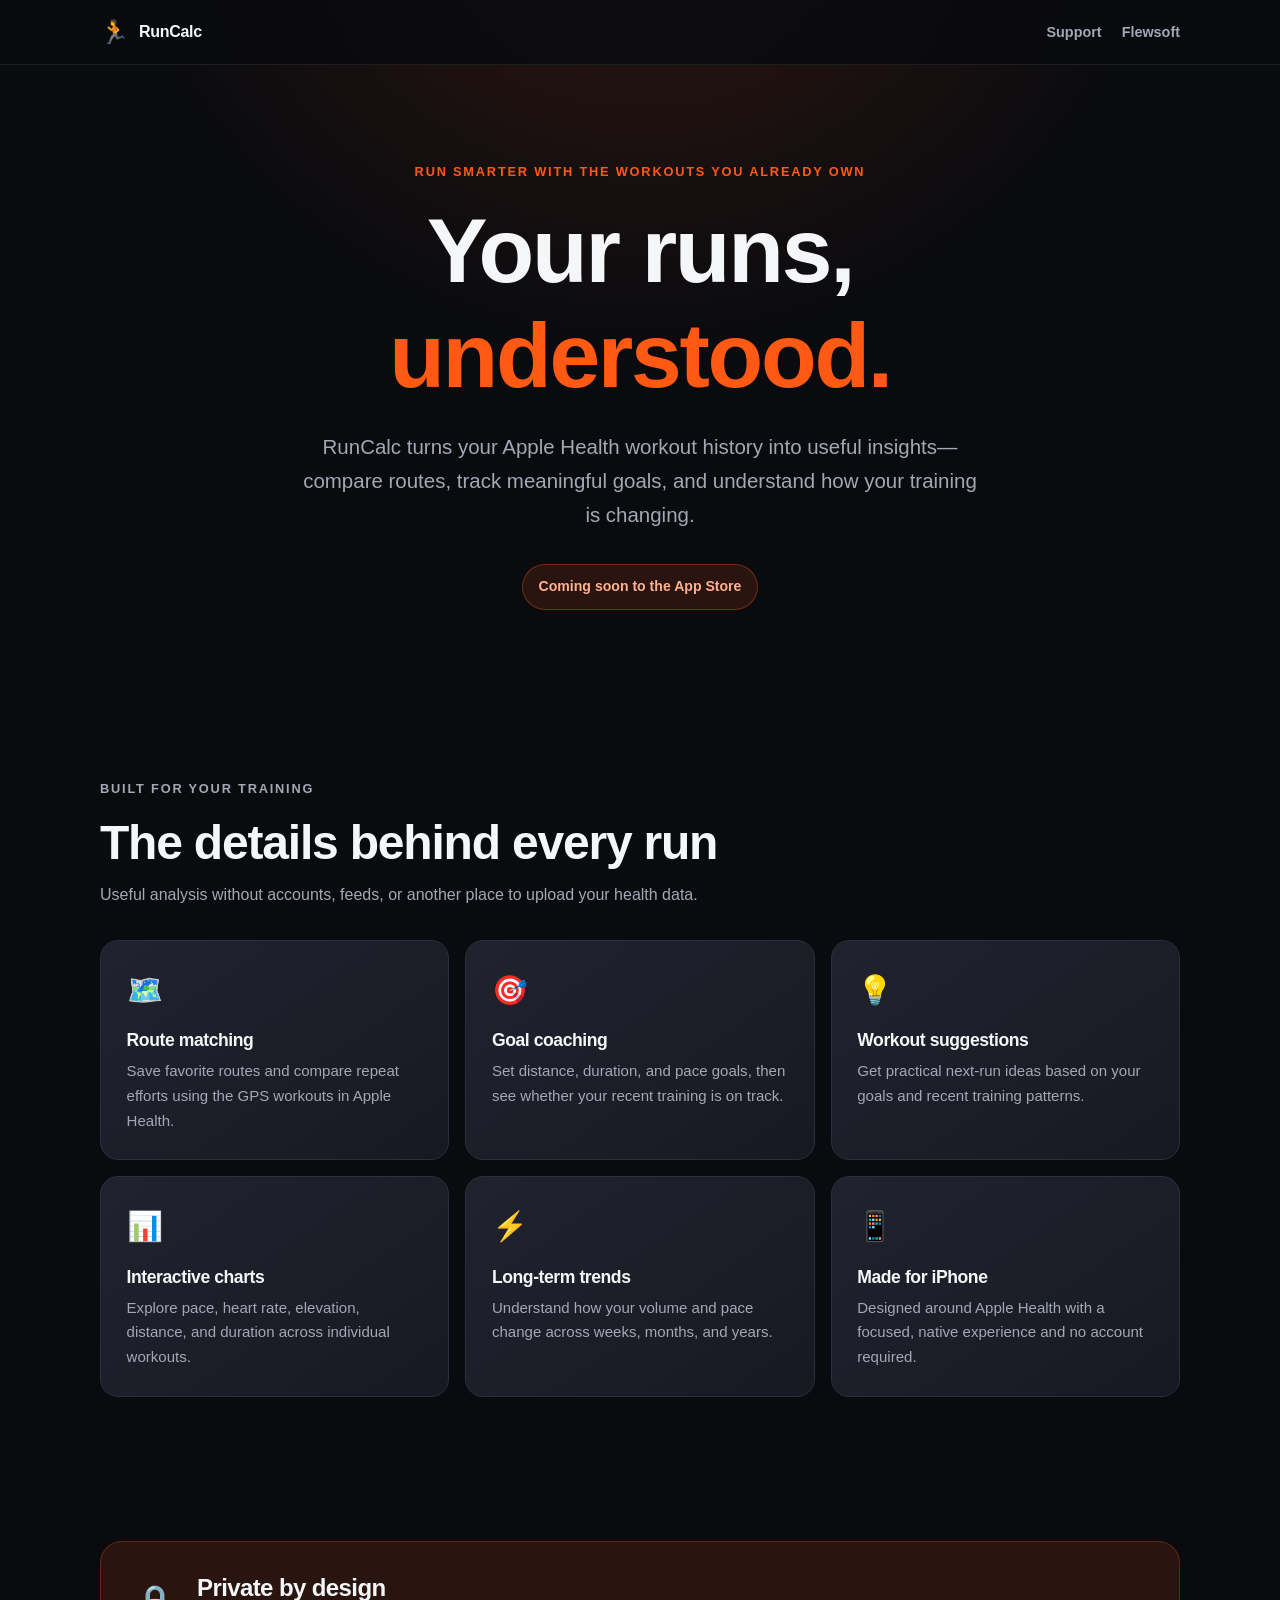
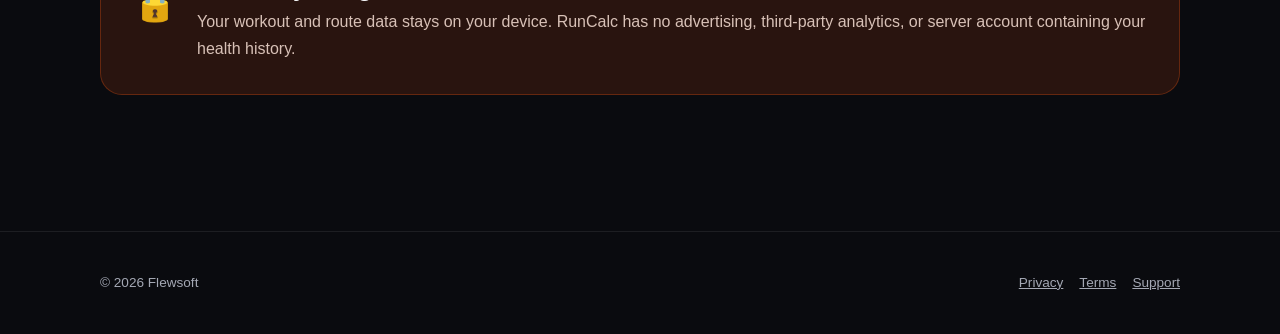
==== runcalc/index.html @ ecc03551 "feat: add RunCalc site and legal pages" ====
<!DOCTYPE html>
<html lang="en">
<head>
  <meta charset="UTF-8" />
  <meta name="viewport" content="width=device-width, initial-scale=1.0" />
  <meta name="description" content="RunCalc turns Apple Health workout history into route insights, goals, trends, and useful training suggestions." />
  <link rel="canonical" href="https://flewsoft.com/runcalc/" />
  <link rel="stylesheet" href="/runcalc/styles.css" />
  <title>RunCalc — Your runs, understood</title>
</head>
<body>
  <header class="site-header">
    <nav class="nav" aria-label="Primary navigation">
      <a class="brand" href="/runcalc/" aria-current="page">
        <span class="brand-mark" aria-hidden="true">🏃</span>
        <span>RunCalc</span>
      </a>
      <ul class="nav-links">
        <li><a href="/runcalc/support/">Support</a></li>
        <li><a href="https://flewsoft.com/">Flewsoft</a></li>
      </ul>
    </nav>
  </header>

  <main>
    <section class="hero">
      <div class="hero-inner">
        <p class="eyebrow">Run smarter with the workouts you already own</p>
        <h1>Your runs, <span class="accent">understood.</span></h1>
        <p class="lede">
          RunCalc turns your Apple Health workout history into useful insights—compare
          routes, track meaningful goals, and understand how your training is changing.
        </p>
        <span class="status">Coming soon to the App Store</span>
      </div>
    </section>

    <section class="section" aria-labelledby="features-heading">
      <div class="section-heading">
        <p class="eyebrow">Built for your training</p>
        <h2 id="features-heading">The details behind every run</h2>
        <p>Useful analysis without accounts, feeds, or another place to upload your health data.</p>
      </div>
      <div class="feature-grid">
        <article class="card">
          <span class="card-icon" aria-hidden="true">🗺️</span>
          <h3>Route matching</h3>
          <p>Save favorite routes and compare repeat efforts using the GPS workouts in Apple Health.</p>
        </article>
        <article class="card">
          <span class="card-icon" aria-hidden="true">🎯</span>
          <h3>Goal coaching</h3>
          <p>Set distance, duration, and pace goals, then see whether your recent training is on track.</p>
        </article>
        <article class="card">
          <span class="card-icon" aria-hidden="true">💡</span>
          <h3>Workout suggestions</h3>
          <p>Get practical next-run ideas based on your goals and recent training patterns.</p>
        </article>
        <article class="card">
          <span class="card-icon" aria-hidden="true">📊</span>
          <h3>Interactive charts</h3>
          <p>Explore pace, heart rate, elevation, distance, and duration across individual workouts.</p>
        </article>
        <article class="card">
          <span class="card-icon" aria-hidden="true">⚡</span>
          <h3>Long-term trends</h3>
          <p>Understand how your volume and pace change across weeks, months, and years.</p>
        </article>
        <article class="card">
          <span class="card-icon" aria-hidden="true">📱</span>
          <h3>Made for iPhone</h3>
          <p>Designed around Apple Health with a focused, native experience and no account required.</p>
        </article>
      </div>
    </section>

    <section class="section">
      <div class="privacy-callout">
        <span class="icon" aria-hidden="true">🔒</span>
        <div>
          <h2>Private by design</h2>
          <p>
            Your workout and route data stays on your device. RunCalc has no advertising,
            third-party analytics, or server account containing your health history.
          </p>
        </div>
      </div>
    </section>
  </main>

  <footer class="site-footer">
    <div class="footer-inner">
      <span>&copy; 2026 Flewsoft</span>
      <nav class="footer-links" aria-label="Legal and support">
        <a href="/runcalc/privacy/">Privacy</a>
        <a href="/runcalc/terms/">Terms</a>
        <a href="/runcalc/support/">Support</a>
      </nav>
    </div>
  </footer>
</body>
</html>
---- runcalc/styles.css ----
:root {
  color-scheme: dark;
  --accent: #ff5914;
  --accent-soft: rgba(255, 89, 20, 0.13);
  --background: #0a0b0f;
  --surface: #171922;
  --surface-raised: #20232e;
  --border: #2b2f3d;
  --text: #f5f6f8;
  --muted: #a4a8b4;
  --max-width: 1080px;
}

*, *::before, *::after {
  box-sizing: border-box;
}

html {
  scroll-behavior: smooth;
}

body {
  margin: 0;
  min-height: 100vh;
  background:
    radial-gradient(circle at 50% -10%, rgba(255, 89, 20, 0.18), transparent 34rem),
    var(--background);
  color: var(--text);
  font-family: -apple-system, BlinkMacSystemFont, "Segoe UI", Roboto, sans-serif;
  line-height: 1.65;
  -webkit-font-smoothing: antialiased;
}

a {
  color: var(--accent);
}

a:hover {
  text-decoration-thickness: 2px;
}

a:focus-visible {
  outline: 3px solid var(--accent);
  outline-offset: 4px;
  border-radius: 4px;
}

.site-header {
  position: sticky;
  top: 0;
  z-index: 10;
  border-bottom: 1px solid rgba(255, 255, 255, 0.08);
  background: rgba(10, 11, 15, 0.88);
  backdrop-filter: blur(18px);
}

.nav {
  width: min(calc(100% - 2rem), var(--max-width));
  min-height: 4rem;
  margin: 0 auto;
  display: flex;
  align-items: center;
  justify-content: space-between;
  gap: 1.5rem;
}

.brand,
.nav-links a {
  color: var(--text);
  text-decoration: none;
}

.brand {
  display: inline-flex;
  align-items: center;
  gap: 0.65rem;
  font-weight: 750;
  letter-spacing: -0.02em;
}

.brand-mark {
  font-size: 1.45rem;
}

.nav-links {
  display: flex;
  align-items: center;
  gap: 1.25rem;
  list-style: none;
  margin: 0;
  padding: 0;
}

.nav-links a {
  color: var(--muted);
  font-size: 0.9rem;
  font-weight: 600;
}

.nav-links a:hover,
.nav-links a[aria-current="page"] {
  color: var(--text);
}

main {
  width: min(calc(100% - 2rem), var(--max-width));
  margin: 0 auto;
}

.hero {
  min-height: 66vh;
  display: grid;
  place-items: center;
  padding: 6rem 0;
  text-align: center;
}

.hero-inner {
  max-width: 760px;
}

.eyebrow {
  margin: 0 0 1rem;
  color: var(--accent);
  font-size: 0.8rem;
  font-weight: 750;
  letter-spacing: 0.14em;
  text-transform: uppercase;
}

h1, h2, h3, p {
  margin-top: 0;
}

h1, h2, h3 {
  line-height: 1.15;
  letter-spacing: -0.025em;
}

h1 {
  margin-bottom: 1.4rem;
  font-size: clamp(3rem, 8vw, 5.7rem);
}

.accent {
  color: var(--accent);
}

.lede {
  max-width: 680px;
  margin: 0 auto;
  color: var(--muted);
  font-size: clamp(1.05rem, 2.4vw, 1.28rem);
}

.status {
  display: inline-flex;
  align-items: center;
  gap: 0.55rem;
  margin-top: 2rem;
  padding: 0.65rem 1rem;
  border: 1px solid rgba(255, 89, 20, 0.35);
  border-radius: 999px;
  background: var(--accent-soft);
  color: #ffb18f;
  font-size: 0.88rem;
  font-weight: 650;
}

.section {
  padding: 4.5rem 0;
}

.section-heading {
  max-width: 620px;
  margin-bottom: 2rem;
}

.section-heading h2 {
  margin-bottom: 0.75rem;
  font-size: clamp(2rem, 4vw, 3rem);
}

.section-heading p,
.card p,
.legal-copy p,
.legal-copy li {
  color: var(--muted);
}

.feature-grid {
  display: grid;
  grid-template-columns: repeat(3, minmax(0, 1fr));
  gap: 1rem;
}

.card {
  padding: 1.6rem;
  border: 1px solid var(--border);
  border-radius: 18px;
  background: linear-gradient(145deg, var(--surface-raised), var(--surface));
}

.card-icon {
  display: block;
  margin-bottom: 1rem;
  font-size: 1.8rem;
}

.card h3 {
  margin-bottom: 0.55rem;
  font-size: 1.1rem;
}

.card p {
  margin-bottom: 0;
  font-size: 0.94rem;
}

.privacy-callout {
  display: grid;
  grid-template-columns: auto 1fr;
  gap: 1.25rem;
  padding: 2rem;
  border: 1px solid rgba(255, 89, 20, 0.28);
  border-radius: 22px;
  background: var(--accent-soft);
}

.privacy-callout .icon {
  font-size: 2.2rem;
}

.privacy-callout h2 {
  margin-bottom: 0.5rem;
}

.privacy-callout p {
  margin-bottom: 0;
  color: #d8c1b7;
}

.legal {
  width: min(calc(100% - 2rem), 760px);
  padding: 4.5rem 0 6rem;
}

.legal h1 {
  margin-bottom: 0.5rem;
  font-size: clamp(2.5rem, 6vw, 4rem);
}

.updated {
  margin-bottom: 3rem;
  color: var(--muted);
  font-size: 0.9rem;
}

.legal-copy {
  display: grid;
  gap: 2.4rem;
}

.legal-copy section {
  scroll-margin-top: 6rem;
}

.legal-copy h2 {
  margin-bottom: 0.7rem;
  font-size: 1.3rem;
}

.legal-copy p,
.legal-copy ul {
  margin-bottom: 0;
}

.legal-copy ul {
  padding-left: 1.2rem;
}

.faq {
  display: grid;
  gap: 1rem;
}

.faq .card h2 {
  margin-bottom: 0.55rem;
  font-size: 1.05rem;
}

.contact-card {
  margin-top: 2.5rem;
  text-align: center;
}

.site-footer {
  margin-top: 4rem;
  border-top: 1px solid rgba(255, 255, 255, 0.08);
}

.footer-inner {
  width: min(calc(100% - 2rem), var(--max-width));
  margin: 0 auto;
  padding: 2.5rem 0;
  display: flex;
  justify-content: space-between;
  gap: 1.5rem;
  color: var(--muted);
  font-size: 0.85rem;
}

.footer-links {
  display: flex;
  flex-wrap: wrap;
  gap: 1rem;
}

.footer-links a {
  color: var(--muted);
}

@media (max-width: 760px) {
  .nav {
    align-items: flex-start;
    padding: 1rem 0;
  }

  .nav-links {
    align-items: flex-end;
    flex-direction: column;
    gap: 0.45rem;
  }

  .hero {
    min-height: auto;
    padding: 5rem 0;
  }

  .feature-grid {
    grid-template-columns: 1fr;
  }

  .footer-inner {
    flex-direction: column;
  }
}
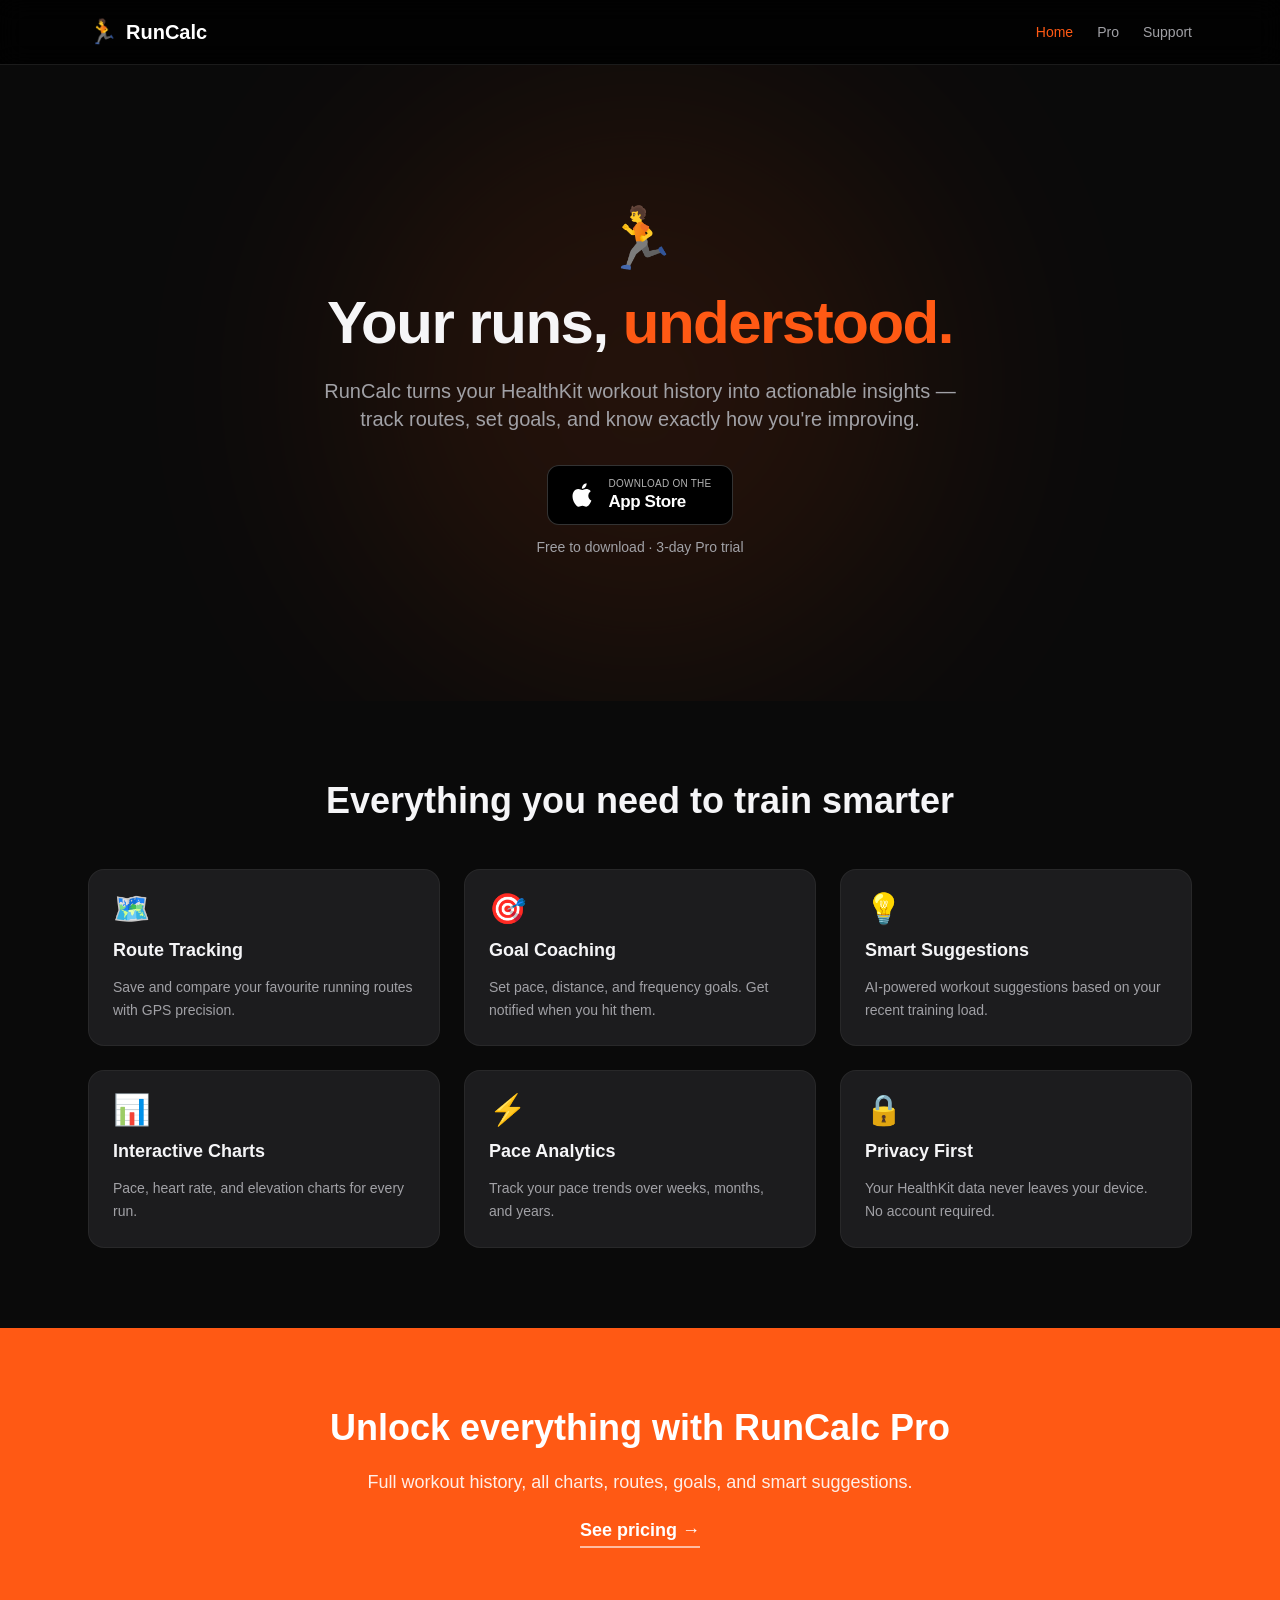
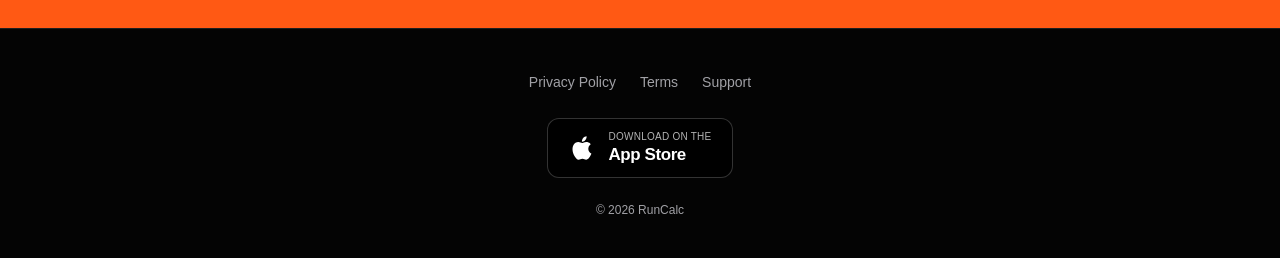
==== commit 845732c5: "deploy RunCalc release site" ====
--- a/runcalc/index.html
+++ b/runcalc/index.html
@@ -1,103 +1 @@
-<!DOCTYPE html>
-<html lang="en">
-<head>
-  <meta charset="UTF-8" />
-  <meta name="viewport" content="width=device-width, initial-scale=1.0" />
-  <meta name="description" content="RunCalc turns Apple Health workout history into route insights, goals, trends, and useful training suggestions." />
-  <link rel="canonical" href="https://flewsoft.com/runcalc/" />
-  <link rel="stylesheet" href="/runcalc/styles.css" />
-  <title>RunCalc — Your runs, understood</title>
-</head>
-<body>
-  <header class="site-header">
-    <nav class="nav" aria-label="Primary navigation">
-      <a class="brand" href="/runcalc/" aria-current="page">
-        <span class="brand-mark" aria-hidden="true">🏃</span>
-        <span>RunCalc</span>
-      </a>
-      <ul class="nav-links">
-        <li><a href="/runcalc/support/">Support</a></li>
-        <li><a href="https://flewsoft.com/">Flewsoft</a></li>
-      </ul>
-    </nav>
-  </header>
-
-  <main>
-    <section class="hero">
-      <div class="hero-inner">
-        <p class="eyebrow">Run smarter with the workouts you already own</p>
-        <h1>Your runs, <span class="accent">understood.</span></h1>
-        <p class="lede">
-          RunCalc turns your Apple Health workout history into useful insights—compare
-          routes, track meaningful goals, and understand how your training is changing.
-        </p>
-        <span class="status">Coming soon to the App Store</span>
-      </div>
-    </section>
-
-    <section class="section" aria-labelledby="features-heading">
-      <div class="section-heading">
-        <p class="eyebrow">Built for your training</p>
-        <h2 id="features-heading">The details behind every run</h2>
-        <p>Useful analysis without accounts, feeds, or another place to upload your health data.</p>
-      </div>
-      <div class="feature-grid">
-        <article class="card">
-          <span class="card-icon" aria-hidden="true">🗺️</span>
-          <h3>Route matching</h3>
-          <p>Save favorite routes and compare repeat efforts using the GPS workouts in Apple Health.</p>
-        </article>
-        <article class="card">
-          <span class="card-icon" aria-hidden="true">🎯</span>
-          <h3>Goal coaching</h3>
-          <p>Set distance, duration, and pace goals, then see whether your recent training is on track.</p>
-        </article>
-        <article class="card">
-          <span class="card-icon" aria-hidden="true">💡</span>
-          <h3>Workout suggestions</h3>
-          <p>Get practical next-run ideas based on your goals and recent training patterns.</p>
-        </article>
-        <article class="card">
-          <span class="card-icon" aria-hidden="true">📊</span>
-          <h3>Interactive charts</h3>
-          <p>Explore pace, heart rate, elevation, distance, and duration across individual workouts.</p>
-        </article>
-        <article class="card">
-          <span class="card-icon" aria-hidden="true">⚡</span>
-          <h3>Long-term trends</h3>
-          <p>Understand how your volume and pace change across weeks, months, and years.</p>
-        </article>
-        <article class="card">
-          <span class="card-icon" aria-hidden="true">📱</span>
-          <h3>Made for iPhone</h3>
-          <p>Designed around Apple Health with a focused, native experience and no account required.</p>
-        </article>
-      </div>
-    </section>
-
-    <section class="section">
-      <div class="privacy-callout">
-        <span class="icon" aria-hidden="true">🔒</span>
-        <div>
-          <h2>Private by design</h2>
-          <p>
-            Your workout and route data stays on your device. RunCalc has no advertising,
-            third-party analytics, or server account containing your health history.
-          </p>
-        </div>
-      </div>
-    </section>
-  </main>
-
-  <footer class="site-footer">
-    <div class="footer-inner">
-      <span>&copy; 2026 Flewsoft</span>
-      <nav class="footer-links" aria-label="Legal and support">
-        <a href="/runcalc/privacy/">Privacy</a>
-        <a href="/runcalc/terms/">Terms</a>
-        <a href="/runcalc/support/">Support</a>
-      </nav>
-    </div>
-  </footer>
-</body>
-</html>
+<!DOCTYPE html><html lang="en"><head><meta charSet="utf-8"/><meta name="viewport" content="width=device-width, initial-scale=1"/><link rel="stylesheet" href="/runcalc/_next/static/css/0c464f02df70525f.css" data-precedence="next"/><link rel="preload" as="script" fetchPriority="low" href="/runcalc/_next/static/chunks/webpack-63820d8598fb01a8.js"/><script src="/runcalc/_next/static/chunks/fd9d1056-9f91b5e418130764.js" async=""></script><script src="/runcalc/_next/static/chunks/117-ec9b99bcdf96e9a9.js" async=""></script><script src="/runcalc/_next/static/chunks/main-app-c9168806eaab0f42.js" async=""></script><script src="/runcalc/_next/static/chunks/972-889d7421de47e5fc.js" async=""></script><script src="/runcalc/_next/static/chunks/app/page-5bf2355c7156b252.js" async=""></script><script src="/runcalc/_next/static/chunks/app/layout-1b19b9f1df387664.js" async=""></script><title>RunCalc — Intelligent Running Coach</title><meta name="description" content="RunCalc tracks your routes, monitors your goals, and suggests the right workout — powered by your HealthKit data."/><meta property="og:title" content="RunCalc — Intelligent Running Coach"/><meta property="og:description" content="RunCalc tracks your routes, monitors your goals, and suggests the right workout — powered by your HealthKit data."/><meta property="og:url" content="https://flewsoft.com/runcalc/"/><meta property="og:site_name" content="RunCalc"/><meta property="og:locale" content="en_US"/><meta property="og:type" content="website"/><meta name="twitter:card" content="summary"/><meta name="twitter:title" content="RunCalc — Intelligent Running Coach"/><meta name="twitter:description" content="RunCalc tracks your routes, monitors your goals, and suggests the right workout — powered by your HealthKit data."/><script src="/runcalc/_next/static/chunks/polyfills-42372ed130431b0a.js" noModule=""></script></head><body class="flex flex-col min-h-screen"><header class="sticky top-0 z-50 bg-black/80 backdrop-blur-md border-b border-white/10"><nav class="max-w-6xl mx-auto px-4 sm:px-6 flex items-center justify-between h-16"><a class="flex items-center gap-2 no-underline group" aria-label="RunCalc home" href="/runcalc/"><span class="text-2xl leading-none" aria-hidden="true">🏃</span><span class="text-xl font-bold text-white group-hover:text-[var(--run-accent)] transition-colors">RunCalc</span></a><ul class="hidden sm:flex items-center gap-6 list-none"><li><a class="text-sm font-medium no-underline transition-colors text-[var(--run-accent)]" href="/runcalc/">Home</a></li><li><a class="text-sm font-medium no-underline transition-colors text-[var(--text-secondary)] hover:text-[var(--text-primary)]" href="/runcalc/pro/">Pro</a></li><li><a class="text-sm font-medium no-underline transition-colors text-[var(--text-secondary)] hover:text-[var(--text-primary)]" href="/runcalc/support/">Support</a></li></ul><button class="sm:hidden flex flex-col gap-1.5 p-2 text-white" aria-label="Toggle navigation menu" aria-expanded="false"><span class="block w-6 h-0.5 bg-white transition-transform origin-center "></span><span class="block w-6 h-0.5 bg-white transition-opacity "></span><span class="block w-6 h-0.5 bg-white transition-transform origin-center "></span></button></nav></header><main class="flex-1"><section class="relative overflow-hidden bg-[var(--background)] px-4 sm:px-6 py-24 sm:py-36 text-center"><div aria-hidden="true" class="pointer-events-none absolute inset-0 flex items-center justify-center"><div class="w-[600px] h-[600px] rounded-full bg-[var(--run-accent)] opacity-10 blur-[120px]"></div></div><div class="relative z-10 max-w-3xl mx-auto flex flex-col items-center gap-6"><span class="text-6xl leading-none" aria-hidden="true">🏃</span><h1 class="text-5xl sm:text-6xl font-bold text-[var(--text-primary)] leading-tight tracking-tight">Your runs,<!-- --> <span class="text-[var(--run-accent)]">understood.</span></h1><p class="text-lg sm:text-xl text-[var(--text-secondary)] max-w-2xl leading-relaxed">RunCalc turns your HealthKit workout history into actionable insights — track routes, set goals, and know exactly how you&#x27;re improving.</p><div class="flex flex-col items-center gap-3 mt-2"><a href="#" target="_blank" rel="noopener noreferrer" class="inline-flex items-center gap-3 bg-black border border-white/20 text-white px-5 py-3 rounded-xl hover:bg-white/10 transition-colors no-underline" aria-label="Download RunCalc on the App Store"><svg viewBox="0 0 24 24" class="w-7 h-7 fill-white shrink-0" xmlns="http://www.w3.org/2000/svg" aria-hidden="true"><path d="M18.71 19.5c-.83 1.24-1.71 2.45-3.05 2.47-1.34.03-1.77-.79-3.29-.79-1.53 0-2 .77-3.27.82-1.31.05-2.3-1.32-3.14-2.53C4.25 17 2.94 12.45 4.7 9.39c.87-1.52 2.43-2.48 4.12-2.51 1.28-.02 2.5.87 3.29.87.78 0 2.26-1.07 3.8-.91.65.03 2.47.26 3.64 1.98-.09.06-2.17 1.28-2.15 3.81.03 3.02 2.65 4.03 2.68 4.04-.03.07-.42 1.44-1.38 2.83M13 3.5c.73-.83 1.94-1.46 2.94-1.5.13 1.17-.34 2.35-1.04 3.19-.69.85-1.83 1.51-2.95 1.42-.15-1.15.41-2.35 1.05-3.11z"></path></svg><div class="flex flex-col leading-tight text-left"><span class="text-[10px] text-white/70 uppercase tracking-wide">Download on the</span><span class="text-[17px] font-semibold tracking-tight">App Store</span></div></a><p class="text-sm text-[var(--text-secondary)]">Free to download · 3-day Pro trial</p></div></div></section><section class="px-4 sm:px-6 py-20 max-w-6xl mx-auto"><h2 class="text-3xl sm:text-4xl font-bold text-center text-[var(--text-primary)] mb-12">Everything you need to train smarter</h2><div class="grid grid-cols-1 sm:grid-cols-2 lg:grid-cols-3 gap-6"><div class="bg-[var(--card-bg)] rounded-2xl p-6 flex flex-col gap-3 border border-white/5 hover:border-[var(--run-accent)]/30 transition-colors"><span class="text-3xl leading-none" aria-hidden="true">🗺️</span><h3 class="text-lg font-semibold text-[var(--text-primary)]">Route Tracking</h3><p class="text-sm text-[var(--text-secondary)] leading-relaxed">Save and compare your favourite running routes with GPS precision.</p></div><div class="bg-[var(--card-bg)] rounded-2xl p-6 flex flex-col gap-3 border border-white/5 hover:border-[var(--run-accent)]/30 transition-colors"><span class="text-3xl leading-none" aria-hidden="true">🎯</span><h3 class="text-lg font-semibold text-[var(--text-primary)]">Goal Coaching</h3><p class="text-sm text-[var(--text-secondary)] leading-relaxed">Set pace, distance, and frequency goals. Get notified when you hit them.</p></div><div class="bg-[var(--card-bg)] rounded-2xl p-6 flex flex-col gap-3 border border-white/5 hover:border-[var(--run-accent)]/30 transition-colors"><span class="text-3xl leading-none" aria-hidden="true">💡</span><h3 class="text-lg font-semibold text-[var(--text-primary)]">Smart Suggestions</h3><p class="text-sm text-[var(--text-secondary)] leading-relaxed">AI-powered workout suggestions based on your recent training load.</p></div><div class="bg-[var(--card-bg)] rounded-2xl p-6 flex flex-col gap-3 border border-white/5 hover:border-[var(--run-accent)]/30 transition-colors"><span class="text-3xl leading-none" aria-hidden="true">📊</span><h3 class="text-lg font-semibold text-[var(--text-primary)]">Interactive Charts</h3><p class="text-sm text-[var(--text-secondary)] leading-relaxed">Pace, heart rate, and elevation charts for every run.</p></div><div class="bg-[var(--card-bg)] rounded-2xl p-6 flex flex-col gap-3 border border-white/5 hover:border-[var(--run-accent)]/30 transition-colors"><span class="text-3xl leading-none" aria-hidden="true">⚡</span><h3 class="text-lg font-semibold text-[var(--text-primary)]">Pace Analytics</h3><p class="text-sm text-[var(--text-secondary)] leading-relaxed">Track your pace trends over weeks, months, and years.</p></div><div class="bg-[var(--card-bg)] rounded-2xl p-6 flex flex-col gap-3 border border-white/5 hover:border-[var(--run-accent)]/30 transition-colors"><span class="text-3xl leading-none" aria-hidden="true">🔒</span><h3 class="text-lg font-semibold text-[var(--text-primary)]">Privacy First</h3><p class="text-sm text-[var(--text-secondary)] leading-relaxed">Your HealthKit data never leaves your device. No account required.</p></div></div></section><section class="px-4 sm:px-6 py-20 bg-[var(--run-accent)]"><div class="max-w-3xl mx-auto text-center flex flex-col items-center gap-5"><h2 class="text-3xl sm:text-4xl font-bold text-white leading-tight">Unlock everything with RunCalc Pro</h2><p class="text-white/90 text-lg">Full workout history, all charts, routes, goals, and smart suggestions.</p><a class="inline-flex items-center gap-1 text-white font-semibold text-lg border-b-2 border-white/60 hover:border-white no-underline transition-colors pb-0.5" href="/runcalc/pro/">See pricing →</a></div></section></main><footer class="border-t border-white/10 bg-black/60 mt-auto"><div class="max-w-6xl mx-auto px-4 sm:px-6 py-10 flex flex-col items-center gap-6 text-center"><ul class="flex flex-wrap justify-center gap-x-6 gap-y-2 list-none"><li><a class="text-sm text-[var(--text-secondary)] hover:text-[var(--text-primary)] no-underline transition-colors" href="/runcalc/privacy/">Privacy Policy</a></li><li><a class="text-sm text-[var(--text-secondary)] hover:text-[var(--text-primary)] no-underline transition-colors" href="/runcalc/terms/">Terms</a></li><li><a class="text-sm text-[var(--text-secondary)] hover:text-[var(--text-primary)] no-underline transition-colors" href="/runcalc/support/">Support</a></li></ul><a href="#" target="_blank" rel="noopener noreferrer" class="inline-flex items-center gap-3 bg-black border border-white/20 text-white px-5 py-3 rounded-xl hover:bg-white/10 transition-colors no-underline" aria-label="Download RunCalc on the App Store"><svg viewBox="0 0 24 24" class="w-7 h-7 fill-white shrink-0" xmlns="http://www.w3.org/2000/svg" aria-hidden="true"><path d="M18.71 19.5c-.83 1.24-1.71 2.45-3.05 2.47-1.34.03-1.77-.79-3.29-.79-1.53 0-2 .77-3.27.82-1.31.05-2.3-1.32-3.14-2.53C4.25 17 2.94 12.45 4.7 9.39c.87-1.52 2.43-2.48 4.12-2.51 1.28-.02 2.5.87 3.29.87.78 0 2.26-1.07 3.8-.91.65.03 2.47.26 3.64 1.98-.09.06-2.17 1.28-2.15 3.81.03 3.02 2.65 4.03 2.68 4.04-.03.07-.42 1.44-1.38 2.83M13 3.5c.73-.83 1.94-1.46 2.94-1.5.13 1.17-.34 2.35-1.04 3.19-.69.85-1.83 1.51-2.95 1.42-.15-1.15.41-2.35 1.05-3.11z"></path></svg><div class="flex flex-col leading-tight text-left"><span class="text-[10px] text-white/70 uppercase tracking-wide">Download on the</span><span class="text-[17px] font-semibold tracking-tight">App Store</span></div></a><p class="text-xs text-[var(--text-secondary)]">© 2026 RunCalc</p></div></footer><script src="/runcalc/_next/static/chunks/webpack-63820d8598fb01a8.js" async=""></script><script>(self.__next_f=self.__next_f||[]).push([0]);self.__next_f.push([2,null])</script><script>self.__next_f.push([1,"1:HL[\"/runcalc/_next/static/css/0c464f02df70525f.css\",\"style\"]\n"])</script><script>self.__next_f.push([1,"2:I[2846,[],\"\"]\n4:I[2972,[\"972\",\"static/chunks/972-889d7421de47e5fc.js\",\"931\",\"static/chunks/app/page-5bf2355c7156b252.js\"],\"\"]\n5:I[920,[\"972\",\"static/chunks/972-889d7421de47e5fc.js\",\"185\",\"static/chunks/app/layout-1b19b9f1df387664.js\"],\"default\"]\n6:I[4707,[],\"\"]\n7:I[6423,[],\"\"]\n9:I[1060,[],\"\"]\na:[]\n"])</script><script>self.__next_f.push([1,"0:[\"$\",\"$L2\",null,{\"buildId\":\"kTHR6BHyaZ9JrZLAo0MCn\",\"assetPrefix\":\"/runcalc\",\"urlParts\":[\"\",\"\"],\"initialTree\":[\"\",{\"children\":[\"__PAGE__\",{}]},\"$undefined\",\"$undefined\",true],\"initialSeedData\":[\"\",{\"children\":[\"__PAGE__\",{},[[\"$L3\",[[\"$\",\"section\",null,{\"className\":\"relative overflow-hidden bg-[var(--background)] px-4 sm:px-6 py-24 sm:py-36 text-center\",\"children\":[[\"$\",\"div\",null,{\"aria-hidden\":\"true\",\"className\":\"pointer-events-none absolute inset-0 flex items-center justify-center\",\"children\":[\"$\",\"div\",null,{\"className\":\"w-[600px] h-[600px] rounded-full bg-[var(--run-accent)] opacity-10 blur-[120px]\"}]}],[\"$\",\"div\",null,{\"className\":\"relative z-10 max-w-3xl mx-auto flex flex-col items-center gap-6\",\"children\":[[\"$\",\"span\",null,{\"className\":\"text-6xl leading-none\",\"aria-hidden\":\"true\",\"children\":\"🏃\"}],[\"$\",\"h1\",null,{\"className\":\"text-5xl sm:text-6xl font-bold text-[var(--text-primary)] leading-tight tracking-tight\",\"children\":[\"Your runs,\",\" \",[\"$\",\"span\",null,{\"className\":\"text-[var(--run-accent)]\",\"children\":\"understood.\"}]]}],[\"$\",\"p\",null,{\"className\":\"text-lg sm:text-xl text-[var(--text-secondary)] max-w-2xl leading-relaxed\",\"children\":\"RunCalc turns your HealthKit workout history into actionable insights — track routes, set goals, and know exactly how you're improving.\"}],[\"$\",\"div\",null,{\"className\":\"flex flex-col items-center gap-3 mt-2\",\"children\":[[\"$\",\"a\",null,{\"href\":\"#\",\"target\":\"_blank\",\"rel\":\"noopener noreferrer\",\"className\":\"inline-flex items-center gap-3 bg-black border border-white/20 text-white px-5 py-3 rounded-xl hover:bg-white/10 transition-colors no-underline\",\"aria-label\":\"Download RunCalc on the App Store\",\"children\":[[\"$\",\"svg\",null,{\"viewBox\":\"0 0 24 24\",\"className\":\"w-7 h-7 fill-white shrink-0\",\"xmlns\":\"http://www.w3.org/2000/svg\",\"aria-hidden\":\"true\",\"children\":[\"$\",\"path\",null,{\"d\":\"M18.71 19.5c-.83 1.24-1.71 2.45-3.05 2.47-1.34.03-1.77-.79-3.29-.79-1.53 0-2 .77-3.27.82-1.31.05-2.3-1.32-3.14-2.53C4.25 17 2.94 12.45 4.7 9.39c.87-1.52 2.43-2.48 4.12-2.51 1.28-.02 2.5.87 3.29.87.78 0 2.26-1.07 3.8-.91.65.03 2.47.26 3.64 1.98-.09.06-2.17 1.28-2.15 3.81.03 3.02 2.65 4.03 2.68 4.04-.03.07-.42 1.44-1.38 2.83M13 3.5c.73-.83 1.94-1.46 2.94-1.5.13 1.17-.34 2.35-1.04 3.19-.69.85-1.83 1.51-2.95 1.42-.15-1.15.41-2.35 1.05-3.11z\"}]}],[\"$\",\"div\",null,{\"className\":\"flex flex-col leading-tight text-left\",\"children\":[[\"$\",\"span\",null,{\"className\":\"text-[10px] text-white/70 uppercase tracking-wide\",\"children\":\"Download on the\"}],[\"$\",\"span\",null,{\"className\":\"text-[17px] font-semibold tracking-tight\",\"children\":\"App Store\"}]]}]]}],[\"$\",\"p\",null,{\"className\":\"text-sm text-[var(--text-secondary)]\",\"children\":\"Free to download · 3-day Pro trial\"}]]}]]}]]}],[\"$\",\"section\",null,{\"className\":\"px-4 sm:px-6 py-20 max-w-6xl mx-auto\",\"children\":[[\"$\",\"h2\",null,{\"className\":\"text-3xl sm:text-4xl font-bold text-center text-[var(--text-primary)] mb-12\",\"children\":\"Everything you need to train smarter\"}],[\"$\",\"div\",null,{\"className\":\"grid grid-cols-1 sm:grid-cols-2 lg:grid-cols-3 gap-6\",\"children\":[[\"$\",\"div\",\"Route Tracking\",{\"className\":\"bg-[var(--card-bg)] rounded-2xl p-6 flex flex-col gap-3 border border-white/5 hover:border-[var(--run-accent)]/30 transition-colors\",\"children\":[[\"$\",\"span\",null,{\"className\":\"text-3xl leading-none\",\"aria-hidden\":\"true\",\"children\":\"🗺️\"}],[\"$\",\"h3\",null,{\"className\":\"text-lg font-semibold text-[var(--text-primary)]\",\"children\":\"Route Tracking\"}],[\"$\",\"p\",null,{\"className\":\"text-sm text-[var(--text-secondary)] leading-relaxed\",\"children\":\"Save and compare your favourite running routes with GPS precision.\"}]]}],[\"$\",\"div\",\"Goal Coaching\",{\"className\":\"bg-[var(--card-bg)] rounded-2xl p-6 flex flex-col gap-3 border border-white/5 hover:border-[var(--run-accent)]/30 transition-colors\",\"children\":[[\"$\",\"span\",null,{\"className\":\"text-3xl leading-none\",\"aria-hidden\":\"true\",\"children\":\"🎯\"}],[\"$\",\"h3\",null,{\"className\":\"text-lg font-semibold text-[var(--text-primary)]\",\"children\":\"Goal Coaching\"}],[\"$\",\"p\",null,{\"className\":\"text-sm text-[var(--text-secondary)] leading-relaxed\",\"children\":\"Set pace, distance, and frequency goals. Get notified when you hit them.\"}]]}],[\"$\",\"div\",\"Smart Suggestions\",{\"className\":\"bg-[var(--card-bg)] rounded-2xl p-6 flex flex-col gap-3 border border-white/5 hover:border-[var(--run-accent)]/30 transition-colors\",\"children\":[[\"$\",\"span\",null,{\"className\":\"text-3xl leading-none\",\"aria-hidden\":\"true\",\"children\":\"💡\"}],[\"$\",\"h3\",null,{\"className\":\"text-lg font-semibold text-[var(--text-primary)]\",\"children\":\"Smart Suggestions\"}],[\"$\",\"p\",null,{\"className\":\"text-sm text-[var(--text-secondary)] leading-relaxed\",\"children\":\"AI-powered workout suggestions based on your recent training load.\"}]]}],[\"$\",\"div\",\"Interactive Charts\",{\"className\":\"bg-[var(--card-bg)] rounded-2xl p-6 flex flex-col gap-3 border border-white/5 hover:border-[var(--run-accent)]/30 transition-colors\",\"children\":[[\"$\",\"span\",null,{\"className\":\"text-3xl leading-none\",\"aria-hidden\":\"true\",\"children\":\"📊\"}],[\"$\",\"h3\",null,{\"className\":\"text-lg font-semibold text-[var(--text-primary)]\",\"children\":\"Interactive Charts\"}],[\"$\",\"p\",null,{\"className\":\"text-sm text-[var(--text-secondary)] leading-relaxed\",\"children\":\"Pace, heart rate, and elevation charts for every run.\"}]]}],[\"$\",\"div\",\"Pace Analytics\",{\"className\":\"bg-[var(--card-bg)] rounded-2xl p-6 flex flex-col gap-3 border border-white/5 hover:border-[var(--run-accent)]/30 transition-colors\",\"children\":[[\"$\",\"span\",null,{\"className\":\"text-3xl leading-none\",\"aria-hidden\":\"true\",\"children\":\"⚡\"}],[\"$\",\"h3\",null,{\"className\":\"text-lg font-semibold text-[var(--text-primary)]\",\"children\":\"Pace Analytics\"}],[\"$\",\"p\",null,{\"className\":\"text-sm text-[var(--text-secondary)] leading-relaxed\",\"children\":\"Track your pace trends over weeks, months, and years.\"}]]}],[\"$\",\"div\",\"Privacy First\",{\"className\":\"bg-[var(--card-bg)] rounded-2xl p-6 flex flex-col gap-3 border border-white/5 hover:border-[var(--run-accent)]/30 transition-colors\",\"children\":[[\"$\",\"span\",null,{\"className\":\"text-3xl leading-none\",\"aria-hidden\":\"true\",\"children\":\"🔒\"}],[\"$\",\"h3\",null,{\"className\":\"text-lg font-semibold text-[var(--text-primary)]\",\"children\":\"Privacy First\"}],[\"$\",\"p\",null,{\"className\":\"text-sm text-[var(--text-secondary)] leading-relaxed\",\"children\":\"Your HealthKit data never leaves your device. No account required.\"}]]}]]}]]}],[\"$\",\"section\",null,{\"className\":\"px-4 sm:px-6 py-20 bg-[var(--run-accent)]\",\"children\":[\"$\",\"div\",null,{\"className\":\"max-w-3xl mx-auto text-center flex flex-col items-center gap-5\",\"children\":[[\"$\",\"h2\",null,{\"className\":\"text-3xl sm:text-4xl font-bold text-white leading-tight\",\"children\":\"Unlock everything with RunCalc Pro\"}],[\"$\",\"p\",null,{\"className\":\"text-white/90 text-lg\",\"children\":\"Full workout history, all charts, routes, goals, and smart suggestions.\"}],[\"$\",\"$L4\",null,{\"href\":\"/pro\",\"className\":\"inline-flex items-center gap-1 text-white font-semibold text-lg border-b-2 border-white/60 hover:border-white no-underline transition-colors pb-0.5\",\"children\":\"See pricing →\"}]]}]}]],null],null],null]},[[[[\"$\",\"link\",\"0\",{\"rel\":\"stylesheet\",\"href\":\"/runcalc/_next/static/css/0c464f02df70525f.css\",\"precedence\":\"next\",\"crossOrigin\":\"$undefined\"}]],[\"$\",\"html\",null,{\"lang\":\"en\",\"children\":[\"$\",\"body\",null,{\"className\":\"flex flex-col min-h-screen\",\"children\":[[\"$\",\"$L5\",null,{}],[\"$\",\"main\",null,{\"className\":\"flex-1\",\"children\":[\"$\",\"$L6\",null,{\"parallelRouterKey\":\"children\",\"segmentPath\":[\"children\"],\"error\":\"$undefined\",\"errorStyles\":\"$undefined\",\"errorScripts\":\"$undefined\",\"template\":[\"$\",\"$L7\",null,{}],\"templateStyles\":\"$undefined\",\"templateScripts\":\"$undefined\",\"notFound\":[[\"$\",\"title\",null,{\"children\":\"404: This page could not be found.\"}],[\"$\",\"div\",null,{\"style\":{\"fontFamily\":\"system-ui,\\\"Segoe UI\\\",Roboto,Helvetica,Arial,sans-serif,\\\"Apple Color Emoji\\\",\\\"Segoe UI Emoji\\\"\",\"height\":\"100vh\",\"textAlign\":\"center\",\"display\":\"flex\",\"flexDirection\":\"column\",\"alignItems\":\"center\",\"justifyContent\":\"center\"},\"children\":[\"$\",\"div\",null,{\"children\":[[\"$\",\"style\",null,{\"dangerouslySetInnerHTML\":{\"__html\":\"body{color:#000;background:#fff;margin:0}.next-error-h1{border-right:1px solid rgba(0,0,0,.3)}@media (prefers-color-scheme:dark){body{color:#fff;background:#000}.next-error-h1{border-right:1px solid rgba(255,255,255,.3)}}\"}}],[\"$\",\"h1\",null,{\"className\":\"next-error-h1\",\"style\":{\"display\":\"inline-block\",\"margin\":\"0 20px 0 0\",\"padding\":\"0 23px 0 0\",\"fontSize\":24,\"fontWeight\":500,\"verticalAlign\":\"top\",\"lineHeight\":\"49px\"},\"children\":\"404\"}],[\"$\",\"div\",null,{\"style\":{\"display\":\"inline-block\"},\"children\":[\"$\",\"h2\",null,{\"style\":{\"fontSize\":14,\"fontWeight\":400,\"lineHeight\":\"49px\",\"margin\":0},\"children\":\"This page could not be found.\"}]}]]}]}]],\"notFoundStyles\":[]}]}],[\"$\",\"footer\",null,{\"className\":\"border-t border-white/10 bg-black/60 mt-auto\",\"children\":[\"$\",\"div\",null,{\"className\":\"max-w-6xl mx-auto px-4 sm:px-6 py-10 flex flex-col items-center gap-6 text-center\",\"children\":[[\"$\",\"ul\",null,{\"className\":\"flex flex-wrap justify-center gap-x-6 gap-y-2 list-none\",\"children\":[[\"$\",\"li\",\"/privacy\",{\"children\":[\"$\",\"$L4\",null,{\"href\":\"/privacy\",\"className\":\"text-sm text-[var(--text-secondary)] hover:text-[var(--text-primary)] no-underline transition-colors\",\"children\":\"Privacy Policy\"}]}],[\"$\",\"li\",\"/terms\",{\"children\":[\"$\",\"$L4\",null,{\"href\":\"/terms\",\"className\":\"text-sm text-[var(--text-secondary)] hover:text-[var(--text-primary)] no-underline transition-colors\",\"children\":\"Terms\"}]}],[\"$\",\"li\",\"/support\",{\"children\":[\"$\",\"$L4\",null,{\"href\":\"/support\",\"className\":\"text-sm text-[var(--text-secondary)] hover:text-[var(--text-primary)] no-underline transition-colors\",\"children\":\"Support\"}]}]]}],[\"$\",\"a\",null,{\"href\":\"#\",\"target\":\"_blank\",\"rel\":\"noopener noreferrer\",\"className\":\"inline-flex items-center gap-3 bg-black border border-white/20 text-white px-5 py-3 rounded-xl hover:bg-white/10 transition-colors no-underline\",\"aria-label\":\"Download RunCalc on the App Store\",\"children\":[[\"$\",\"svg\",null,{\"viewBox\":\"0 0 24 24\",\"className\":\"w-7 h-7 fill-white shrink-0\",\"xmlns\":\"http://www.w3.org/2000/svg\",\"aria-hidden\":\"true\",\"children\":[\"$\",\"path\",null,{\"d\":\"M18.71 19.5c-.83 1.24-1.71 2.45-3.05 2.47-1.34.03-1.77-.79-3.29-.79-1.53 0-2 .77-3.27.82-1.31.05-2.3-1.32-3.14-2.53C4.25 17 2.94 12.45 4.7 9.39c.87-1.52 2.43-2.48 4.12-2.51 1.28-.02 2.5.87 3.29.87.78 0 2.26-1.07 3.8-.91.65.03 2.47.26 3.64 1.98-.09.06-2.17 1.28-2.15 3.81.03 3.02 2.65 4.03 2.68 4.04-.03.07-.42 1.44-1.38 2.83M13 3.5c.73-.83 1.94-1.46 2.94-1.5.13 1.17-.34 2.35-1.04 3.19-.69.85-1.83 1.51-2.95 1.42-.15-1.15.41-2.35 1.05-3.11z\"}]}],[\"$\",\"div\",null,{\"className\":\"flex flex-col leading-tight text-left\",\"children\":[[\"$\",\"span\",null,{\"className\":\"text-[10px] text-white/70 uppercase tracking-wide\",\"children\":\"Download on the\"}],[\"$\",\"span\",null,{\"className\":\"text-[17px] font-semibold tracking-tight\",\"children\":\"App Store\"}]]}]]}],[\"$\",\"p\",null,{\"className\":\"text-xs text-[var(--text-secondary)]\",\"children\":\"© 2026 RunCalc\"}]]}]}]]}]}]],null],null],\"couldBeIntercepted\":false,\"initialHead\":[null,\"$L8\"],\"globalErrorComponent\":\"$9\",\"missingSlots\":\"$Wa\"}]\n"])</script><script>self.__next_f.push([1,"8:[[\"$\",\"meta\",\"0\",{\"name\":\"viewport\",\"content\":\"width=device-width, initial-scale=1\"}],[\"$\",\"meta\",\"1\",{\"charSet\":\"utf-8\"}],[\"$\",\"title\",\"2\",{\"children\":\"RunCalc — Intelligent Running Coach\"}],[\"$\",\"meta\",\"3\",{\"name\":\"description\",\"content\":\"RunCalc tracks your routes, monitors your goals, and suggests the right workout — powered by your HealthKit data.\"}],[\"$\",\"meta\",\"4\",{\"property\":\"og:title\",\"content\":\"RunCalc — Intelligent Running Coach\"}],[\"$\",\"meta\",\"5\",{\"property\":\"og:description\",\"content\":\"RunCalc tracks your routes, monitors your goals, and suggests the right workout — powered by your HealthKit data.\"}],[\"$\",\"meta\",\"6\",{\"property\":\"og:url\",\"content\":\"https://flewsoft.com/runcalc/\"}],[\"$\",\"meta\",\"7\",{\"property\":\"og:site_name\",\"content\":\"RunCalc\"}],[\"$\",\"meta\",\"8\",{\"property\":\"og:locale\",\"content\":\"en_US\"}],[\"$\",\"meta\",\"9\",{\"property\":\"og:type\",\"content\":\"website\"}],[\"$\",\"meta\",\"10\",{\"name\":\"twitter:card\",\"content\":\"summary\"}],[\"$\",\"meta\",\"11\",{\"name\":\"twitter:title\",\"content\":\"RunCalc — Intelligent Running Coach\"}],[\"$\",\"meta\",\"12\",{\"name\":\"twitter:description\",\"content\":\"RunCalc tracks your routes, monitors your goals, and suggests the right workout — powered by your HealthKit data.\"}]]\n3:null\n"])</script></body></html>
--- a/runcalc/_next/static/css/0c464f02df70525f.css
+++ b/runcalc/_next/static/css/0c464f02df70525f.css
@@ -0,0 +1,3 @@
+*,:after,:before{--tw-border-spacing-x:0;--tw-border-spacing-y:0;--tw-translate-x:0;--tw-translate-y:0;--tw-rotate:0;--tw-skew-x:0;--tw-skew-y:0;--tw-scale-x:1;--tw-scale-y:1;--tw-pan-x: ;--tw-pan-y: ;--tw-pinch-zoom: ;--tw-scroll-snap-strictness:proximity;--tw-gradient-from-position: ;--tw-gradient-via-position: ;--tw-gradient-to-position: ;--tw-ordinal: ;--tw-slashed-zero: ;--tw-numeric-figure: ;--tw-numeric-spacing: ;--tw-numeric-fraction: ;--tw-ring-inset: ;--tw-ring-offset-width:0px;--tw-ring-offset-color:#fff;--tw-ring-color:rgba(59,130,246,.5);--tw-ring-offset-shadow:0 0 #0000;--tw-ring-shadow:0 0 #0000;--tw-shadow:0 0 #0000;--tw-shadow-colored:0 0 #0000;--tw-blur: ;--tw-brightness: ;--tw-contrast: ;--tw-grayscale: ;--tw-hue-rotate: ;--tw-invert: ;--tw-saturate: ;--tw-sepia: ;--tw-drop-shadow: ;--tw-backdrop-blur: ;--tw-backdrop-brightness: ;--tw-backdrop-contrast: ;--tw-backdrop-grayscale: ;--tw-backdrop-hue-rotate: ;--tw-backdrop-invert: ;--tw-backdrop-opacity: ;--tw-backdrop-saturate: ;--tw-backdrop-sepia: ;--tw-contain-size: ;--tw-contain-layout: ;--tw-contain-paint: ;--tw-contain-style: }::backdrop{--tw-border-spacing-x:0;--tw-border-spacing-y:0;--tw-translate-x:0;--tw-translate-y:0;--tw-rotate:0;--tw-skew-x:0;--tw-skew-y:0;--tw-scale-x:1;--tw-scale-y:1;--tw-pan-x: ;--tw-pan-y: ;--tw-pinch-zoom: ;--tw-scroll-snap-strictness:proximity;--tw-gradient-from-position: ;--tw-gradient-via-position: ;--tw-gradient-to-position: ;--tw-ordinal: ;--tw-slashed-zero: ;--tw-numeric-figure: ;--tw-numeric-spacing: ;--tw-numeric-fraction: ;--tw-ring-inset: ;--tw-ring-offset-width:0px;--tw-ring-offset-color:#fff;--tw-ring-color:rgba(59,130,246,.5);--tw-ring-offset-shadow:0 0 #0000;--tw-ring-shadow:0 0 #0000;--tw-shadow:0 0 #0000;--tw-shadow-colored:0 0 #0000;--tw-blur: ;--tw-brightness: ;--tw-contrast: ;--tw-grayscale: ;--tw-hue-rotate: ;--tw-invert: ;--tw-saturate: ;--tw-sepia: ;--tw-drop-shadow: ;--tw-backdrop-blur: ;--tw-backdrop-brightness: ;--tw-backdrop-contrast: ;--tw-backdrop-grayscale: ;--tw-backdrop-hue-rotate: ;--tw-backdrop-invert: ;--tw-backdrop-opacity: ;--tw-backdrop-saturate: ;--tw-backdrop-sepia: ;--tw-contain-size: ;--tw-contain-layout: ;--tw-contain-paint: ;--tw-contain-style: }/*
+! tailwindcss v3.4.19 | MIT License | https://tailwindcss.com
+*/*,:after,:before{border:0 solid #e5e7eb}:after,:before{--tw-content:""}:host,html{line-height:1.5;-webkit-text-size-adjust:100%;-moz-tab-size:4;-o-tab-size:4;tab-size:4;font-family:-apple-system,BlinkMacSystemFont,SF Pro Display,Segoe UI,sans-serif;font-feature-settings:normal;font-variation-settings:normal;-webkit-tap-highlight-color:transparent}body{margin:0;line-height:inherit}hr{height:0;color:inherit;border-top-width:1px}abbr:where([title]){-webkit-text-decoration:underline dotted;text-decoration:underline dotted}h1,h2,h3,h4,h5,h6{font-size:inherit;font-weight:inherit}a{color:inherit;text-decoration:inherit}b,strong{font-weight:bolder}code,kbd,pre,samp{font-family:ui-monospace,SFMono-Regular,Menlo,Monaco,Consolas,Liberation Mono,Courier New,monospace;font-feature-settings:normal;font-variation-settings:normal;font-size:1em}small{font-size:80%}sub,sup{font-size:75%;line-height:0;position:relative;vertical-align:baseline}sub{bottom:-.25em}sup{top:-.5em}table{text-indent:0;border-color:inherit;border-collapse:collapse}button,input,optgroup,select,textarea{font-family:inherit;font-feature-settings:inherit;font-variation-settings:inherit;font-size:100%;font-weight:inherit;line-height:inherit;letter-spacing:inherit;color:inherit;margin:0;padding:0}button,select{text-transform:none}button,input:where([type=button]),input:where([type=reset]),input:where([type=submit]){-webkit-appearance:button;background-color:transparent;background-image:none}:-moz-focusring{outline:auto}:-moz-ui-invalid{box-shadow:none}progress{vertical-align:baseline}::-webkit-inner-spin-button,::-webkit-outer-spin-button{height:auto}[type=search]{-webkit-appearance:textfield;outline-offset:-2px}::-webkit-search-decoration{-webkit-appearance:none}::-webkit-file-upload-button{-webkit-appearance:button;font:inherit}summary{display:list-item}blockquote,dd,dl,figure,h1,h2,h3,h4,h5,h6,hr,p,pre{margin:0}fieldset{margin:0}fieldset,legend{padding:0}menu,ol,ul{list-style:none;margin:0;padding:0}dialog{padding:0}textarea{resize:vertical}input::-moz-placeholder,textarea::-moz-placeholder{opacity:1;color:#9ca3af}input::placeholder,textarea::placeholder{opacity:1;color:#9ca3af}[role=button],button{cursor:pointer}:disabled{cursor:default}audio,canvas,embed,iframe,img,object,svg,video{display:block;vertical-align:middle}img,video{max-width:100%;height:auto}[hidden]:where(:not([hidden=until-found])){display:none}.pointer-events-none{pointer-events:none}.absolute{position:absolute}.relative{position:relative}.sticky{position:sticky}.inset-0{inset:0}.-top-3{top:-.75rem}.left-6{left:1.5rem}.top-0{top:0}.z-10{z-index:10}.z-50{z-index:50}.mx-auto{margin-left:auto;margin-right:auto}.mb-12{margin-bottom:3rem}.mb-16{margin-bottom:4rem}.mb-2{margin-bottom:.5rem}.mb-3{margin-bottom:.75rem}.mb-8{margin-bottom:2rem}.ml-1{margin-left:.25rem}.mt-2{margin-top:.5rem}.mt-auto{margin-top:auto}.block{display:block}.flex{display:flex}.inline-flex{display:inline-flex}.table{display:table}.grid{display:grid}.contents{display:contents}.hidden{display:none}.h-0\.5{height:.125rem}.h-16{height:4rem}.h-7{height:1.75rem}.h-\[500px\]{height:500px}.h-\[600px\]{height:600px}.min-h-screen{min-height:100vh}.w-6{width:1.5rem}.w-7{width:1.75rem}.w-\[500px\]{width:500px}.w-\[600px\]{width:600px}.w-full{width:100%}.max-w-2xl{max-width:42rem}.max-w-3xl{max-width:48rem}.max-w-4xl{max-width:56rem}.max-w-6xl{max-width:72rem}.flex-1{flex:1 1 0%}.shrink-0{flex-shrink:0}.origin-center{transform-origin:center}.-translate-y-2{--tw-translate-y:-0.5rem}.-translate-y-2,.translate-y-2{transform:translate(var(--tw-translate-x),var(--tw-translate-y)) rotate(var(--tw-rotate)) skewX(var(--tw-skew-x)) skewY(var(--tw-skew-y)) scaleX(var(--tw-scale-x)) scaleY(var(--tw-scale-y))}.translate-y-2{--tw-translate-y:0.5rem}.-rotate-45{--tw-rotate:-45deg}.-rotate-45,.rotate-45{transform:translate(var(--tw-translate-x),var(--tw-translate-y)) rotate(var(--tw-rotate)) skewX(var(--tw-skew-x)) skewY(var(--tw-skew-y)) scaleX(var(--tw-scale-x)) scaleY(var(--tw-scale-y))}.rotate-45{--tw-rotate:45deg}.list-none{list-style-type:none}.grid-cols-1{grid-template-columns:repeat(1,minmax(0,1fr))}.flex-col{flex-direction:column}.flex-wrap{flex-wrap:wrap}.items-center{align-items:center}.justify-center{justify-content:center}.justify-between{justify-content:space-between}.gap-1{gap:.25rem}.gap-1\.5{gap:.375rem}.gap-10{gap:2.5rem}.gap-2{gap:.5rem}.gap-3{gap:.75rem}.gap-4{gap:1rem}.gap-5{gap:1.25rem}.gap-6{gap:1.5rem}.gap-x-6{-moz-column-gap:1.5rem;column-gap:1.5rem}.gap-y-2{row-gap:.5rem}.overflow-hidden{overflow:hidden}.overflow-x-auto{overflow-x:auto}.rounded-2xl{border-radius:1rem}.rounded-full{border-radius:9999px}.rounded-xl{border-radius:.75rem}.border{border-width:1px}.border-2{border-width:2px}.border-b{border-bottom-width:1px}.border-b-2{border-bottom-width:2px}.border-t{border-top-width:1px}.border-\[var\(--run-accent\)\]{border-color:var(--run-accent)}.border-white\/10{border-color:hsla(0,0%,100%,.1)}.border-white\/20{border-color:hsla(0,0%,100%,.2)}.border-white\/5{border-color:hsla(0,0%,100%,.05)}.border-white\/60{border-color:hsla(0,0%,100%,.6)}.bg-\[\#0a0a0a\]{--tw-bg-opacity:1;background-color:rgb(10 10 10/var(--tw-bg-opacity,1))}.bg-\[\#ff5914\]{--tw-bg-opacity:1;background-color:rgb(255 89 20/var(--tw-bg-opacity,1))}.bg-\[var\(--background\)\]{background-color:var(--background)}.bg-\[var\(--card-bg\)\]{background-color:var(--card-bg)}.bg-\[var\(--elevated-bg\)\]{background-color:var(--elevated-bg)}.bg-\[var\(--run-accent\)\]{background-color:var(--run-accent)}.bg-black{--tw-bg-opacity:1;background-color:rgb(0 0 0/var(--tw-bg-opacity,1))}.bg-black\/60{background-color:rgba(0,0,0,.6)}.bg-black\/80{background-color:rgba(0,0,0,.8)}.bg-black\/95{background-color:rgba(0,0,0,.95)}.bg-white{--tw-bg-opacity:1;background-color:rgb(255 255 255/var(--tw-bg-opacity,1))}.fill-white{fill:#fff}.p-2{padding:.5rem}.p-6{padding:1.5rem}.p-8{padding:2rem}.px-3{padding-left:.75rem;padding-right:.75rem}.px-4{padding-left:1rem;padding-right:1rem}.px-5{padding-left:1.25rem;padding-right:1.25rem}.px-6{padding-left:1.5rem;padding-right:1.5rem}.px-8{padding-left:2rem;padding-right:2rem}.py-1{padding-top:.25rem;padding-bottom:.25rem}.py-10{padding-top:2.5rem;padding-bottom:2.5rem}.py-12{padding-top:3rem;padding-bottom:3rem}.py-16{padding-top:4rem;padding-bottom:4rem}.py-2{padding-top:.5rem;padding-bottom:.5rem}.py-20{padding-top:5rem;padding-bottom:5rem}.py-24{padding-top:6rem;padding-bottom:6rem}.py-3{padding-top:.75rem;padding-bottom:.75rem}.py-4{padding-top:1rem;padding-bottom:1rem}.pb-0\.5{padding-bottom:.125rem}.pb-24{padding-bottom:6rem}.pb-4{padding-bottom:1rem}.pt-3{padding-top:.75rem}.pt-4{padding-top:1rem}.text-left{text-align:left}.text-center{text-align:center}.text-2xl{font-size:1.5rem;line-height:2rem}.text-3xl{font-size:1.875rem;line-height:2.25rem}.text-4xl{font-size:2.25rem;line-height:2.5rem}.text-5xl{font-size:3rem;line-height:1}.text-6xl{font-size:3.75rem;line-height:1}.text-\[10px\]{font-size:10px}.text-\[17px\]{font-size:17px}.text-base{font-size:1rem;line-height:1.5rem}.text-lg{font-size:1.125rem;line-height:1.75rem}.text-sm{font-size:.875rem;line-height:1.25rem}.text-xl{font-size:1.25rem;line-height:1.75rem}.text-xs{font-size:.75rem;line-height:1rem}.font-bold{font-weight:700}.font-medium{font-weight:500}.font-semibold{font-weight:600}.uppercase{text-transform:uppercase}.leading-none{line-height:1}.leading-relaxed{line-height:1.625}.leading-tight{line-height:1.25}.tracking-tight{letter-spacing:-.025em}.tracking-wide{letter-spacing:.025em}.tracking-widest{letter-spacing:.1em}.text-\[\#a1a1a6\]{--tw-text-opacity:1;color:rgb(161 161 166/var(--tw-text-opacity,1))}.text-\[\#f5f5f7\]{--tw-text-opacity:1;color:rgb(245 245 247/var(--tw-text-opacity,1))}.text-\[var\(--run-accent\)\]{color:var(--run-accent)}.text-\[var\(--text-primary\)\]{color:var(--text-primary)}.text-\[var\(--text-secondary\)\]{color:var(--text-secondary)}.text-green-400{--tw-text-opacity:1;color:rgb(74 222 128/var(--tw-text-opacity,1))}.text-white{--tw-text-opacity:1;color:rgb(255 255 255/var(--tw-text-opacity,1))}.text-white\/70{color:hsla(0,0%,100%,.7)}.text-white\/90{color:hsla(0,0%,100%,.9)}.no-underline{text-decoration-line:none}.opacity-0{opacity:0}.opacity-10{opacity:.1}.blur-\[100px\]{--tw-blur:blur(100px)}.blur-\[100px\],.blur-\[120px\]{filter:var(--tw-blur) var(--tw-brightness) var(--tw-contrast) var(--tw-grayscale) var(--tw-hue-rotate) var(--tw-invert) var(--tw-saturate) var(--tw-sepia) var(--tw-drop-shadow)}.blur-\[120px\]{--tw-blur:blur(120px)}.backdrop-blur-md{--tw-backdrop-blur:blur(12px);backdrop-filter:var(--tw-backdrop-blur) var(--tw-backdrop-brightness) var(--tw-backdrop-contrast) var(--tw-backdrop-grayscale) var(--tw-backdrop-hue-rotate) var(--tw-backdrop-invert) var(--tw-backdrop-opacity) var(--tw-backdrop-saturate) var(--tw-backdrop-sepia)}.transition-colors{transition-property:color,background-color,border-color,text-decoration-color,fill,stroke;transition-timing-function:cubic-bezier(.4,0,.2,1);transition-duration:.15s}.transition-opacity{transition-property:opacity;transition-timing-function:cubic-bezier(.4,0,.2,1);transition-duration:.15s}.transition-transform{transition-property:transform;transition-timing-function:cubic-bezier(.4,0,.2,1);transition-duration:.15s}*,:after,:before{box-sizing:border-box;margin:0;padding:0}:root{--run-accent:#ff5914;--background:#0a0a0a;--card-bg:#1c1c1e;--elevated-bg:#2c2c2e;--text-primary:#f5f5f7;--text-secondary:#a1a1a6;--font-sans:-apple-system,BlinkMacSystemFont,"SF Pro Display","Segoe UI",sans-serif}body{font-family:var(--font-sans);background:var(--background);color:var(--text-primary);line-height:1.6;-webkit-font-smoothing:antialiased}a{color:var(--run-accent);text-decoration:none}a:hover{text-decoration:underline}.hover\:border-white:hover{--tw-border-opacity:1;border-color:rgb(255 255 255/var(--tw-border-opacity,1))}.hover\:bg-white\/10:hover{background-color:hsla(0,0%,100%,.1)}.hover\:text-\[var\(--text-primary\)\]:hover{color:var(--text-primary)}.hover\:underline:hover{text-decoration-line:underline}.hover\:opacity-90:hover{opacity:.9}.group:hover .group-hover\:text-\[var\(--run-accent\)\]{color:var(--run-accent)}@media (min-width:640px){.sm\:flex{display:flex}.sm\:hidden{display:none}.sm\:grid-cols-2{grid-template-columns:repeat(2,minmax(0,1fr))}.sm\:px-6{padding-left:1.5rem;padding-right:1.5rem}.sm\:py-36{padding-top:9rem;padding-bottom:9rem}.sm\:text-4xl{font-size:2.25rem;line-height:2.5rem}.sm\:text-6xl{font-size:3.75rem;line-height:1}.sm\:text-xl{font-size:1.25rem;line-height:1.75rem}}@media (min-width:1024px){.lg\:grid-cols-3{grid-template-columns:repeat(3,minmax(0,1fr))}}
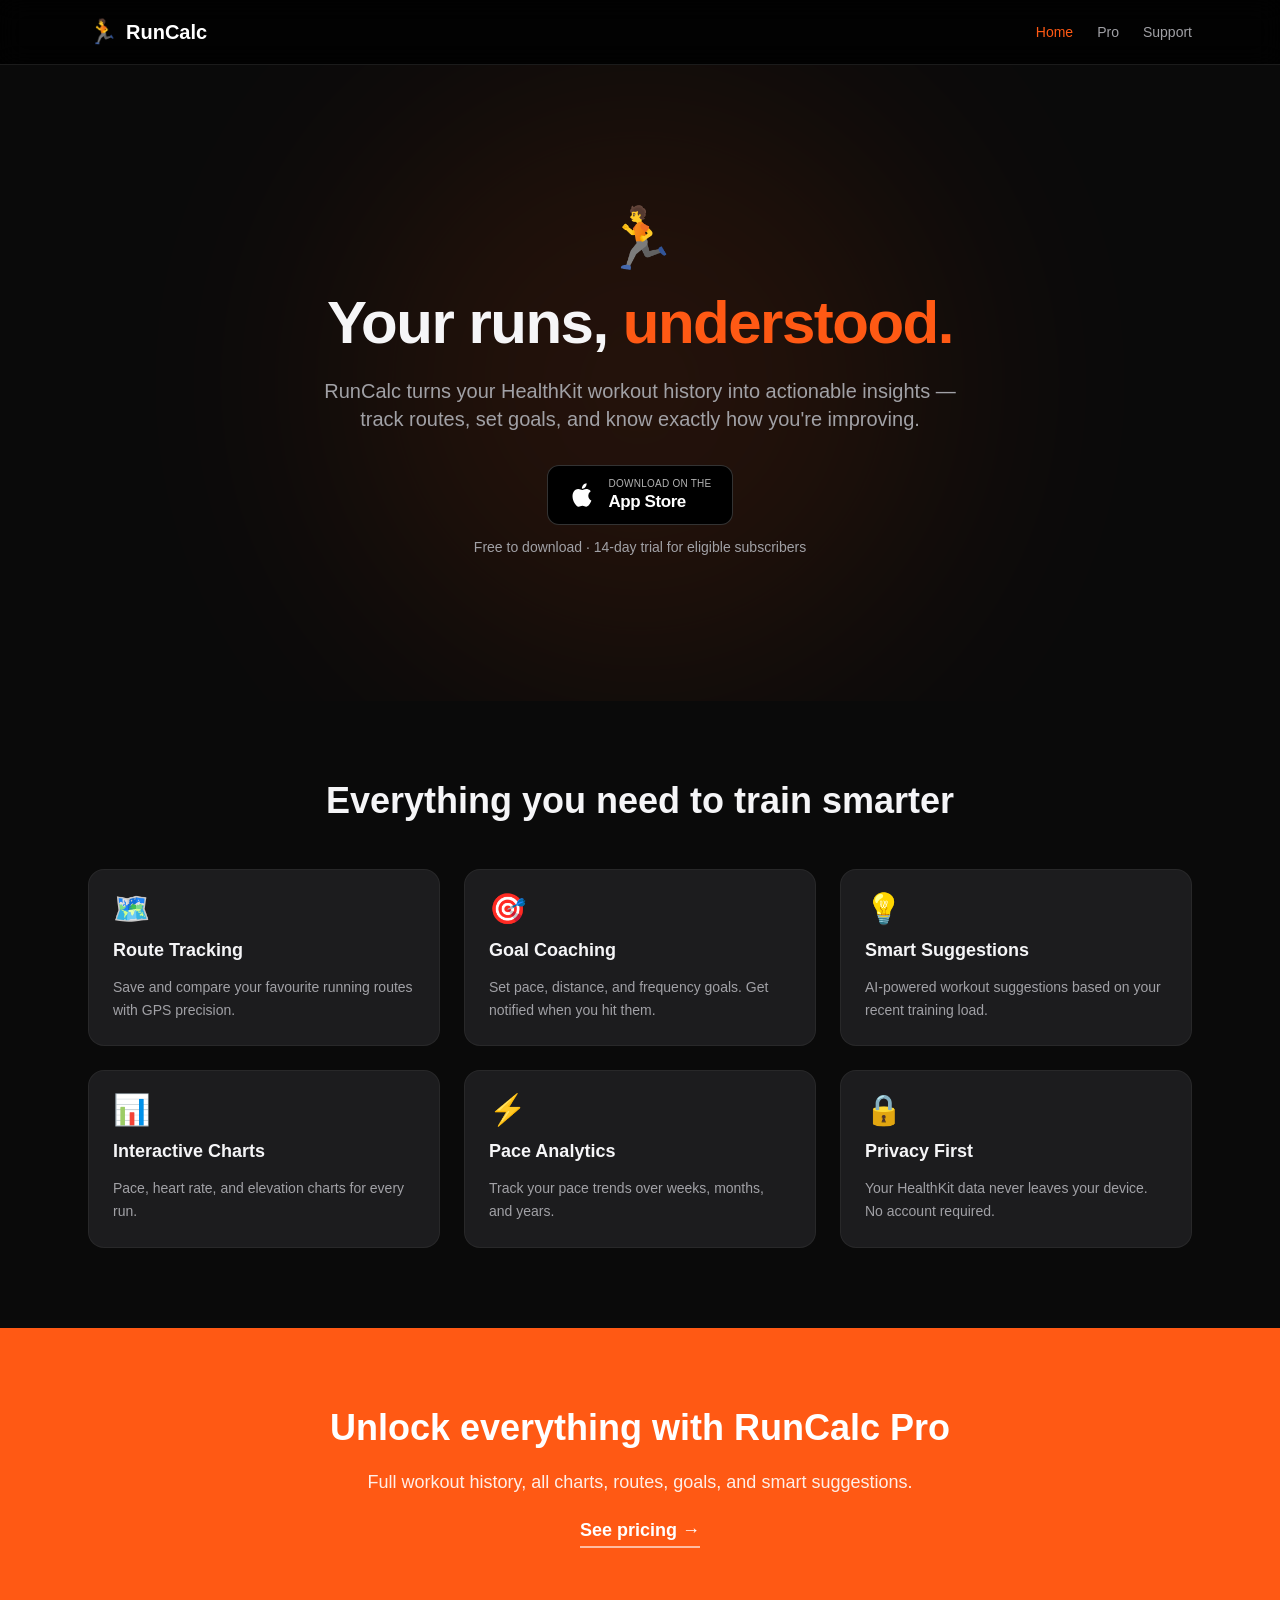
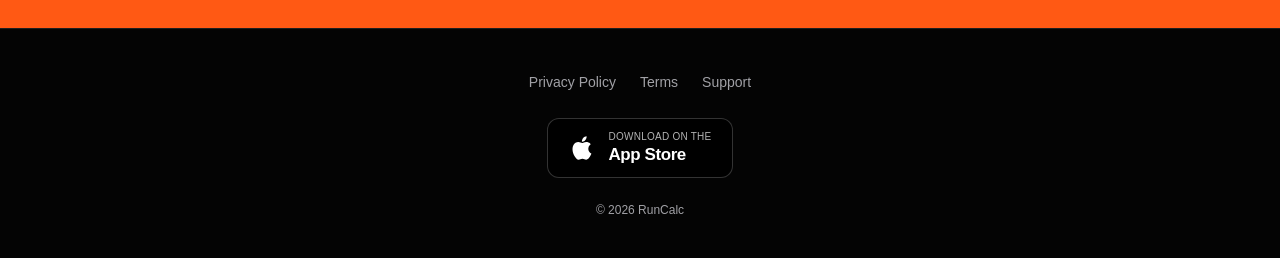
==== commit 5dad91c1: "Update RunCalc pricing and two-week trial" ====
--- a/runcalc/index.html
+++ b/runcalc/index.html
@@ -1 +1 @@
-<!DOCTYPE html><html lang="en"><head><meta charSet="utf-8"/><meta name="viewport" content="width=device-width, initial-scale=1"/><link rel="stylesheet" href="/runcalc/_next/static/css/0c464f02df70525f.css" data-precedence="next"/><link rel="preload" as="script" fetchPriority="low" href="/runcalc/_next/static/chunks/webpack-63820d8598fb01a8.js"/><script src="/runcalc/_next/static/chunks/fd9d1056-9f91b5e418130764.js" async=""></script><script src="/runcalc/_next/static/chunks/117-ec9b99bcdf96e9a9.js" async=""></script><script src="/runcalc/_next/static/chunks/main-app-c9168806eaab0f42.js" async=""></script><script src="/runcalc/_next/static/chunks/972-889d7421de47e5fc.js" async=""></script><script src="/runcalc/_next/static/chunks/app/page-5bf2355c7156b252.js" async=""></script><script src="/runcalc/_next/static/chunks/app/layout-1b19b9f1df387664.js" async=""></script><title>RunCalc — Intelligent Running Coach</title><meta name="description" content="RunCalc tracks your routes, monitors your goals, and suggests the right workout — powered by your HealthKit data."/><meta property="og:title" content="RunCalc — Intelligent Running Coach"/><meta property="og:description" content="RunCalc tracks your routes, monitors your goals, and suggests the right workout — powered by your HealthKit data."/><meta property="og:url" content="https://flewsoft.com/runcalc/"/><meta property="og:site_name" content="RunCalc"/><meta property="og:locale" content="en_US"/><meta property="og:type" content="website"/><meta name="twitter:card" content="summary"/><meta name="twitter:title" content="RunCalc — Intelligent Running Coach"/><meta name="twitter:description" content="RunCalc tracks your routes, monitors your goals, and suggests the right workout — powered by your HealthKit data."/><script src="/runcalc/_next/static/chunks/polyfills-42372ed130431b0a.js" noModule=""></script></head><body class="flex flex-col min-h-screen"><header class="sticky top-0 z-50 bg-black/80 backdrop-blur-md border-b border-white/10"><nav class="max-w-6xl mx-auto px-4 sm:px-6 flex items-center justify-between h-16"><a class="flex items-center gap-2 no-underline group" aria-label="RunCalc home" href="/runcalc/"><span class="text-2xl leading-none" aria-hidden="true">🏃</span><span class="text-xl font-bold text-white group-hover:text-[var(--run-accent)] transition-colors">RunCalc</span></a><ul class="hidden sm:flex items-center gap-6 list-none"><li><a class="text-sm font-medium no-underline transition-colors text-[var(--run-accent)]" href="/runcalc/">Home</a></li><li><a class="text-sm font-medium no-underline transition-colors text-[var(--text-secondary)] hover:text-[var(--text-primary)]" href="/runcalc/pro/">Pro</a></li><li><a class="text-sm font-medium no-underline transition-colors text-[var(--text-secondary)] hover:text-[var(--text-primary)]" href="/runcalc/support/">Support</a></li></ul><button class="sm:hidden flex flex-col gap-1.5 p-2 text-white" aria-label="Toggle navigation menu" aria-expanded="false"><span class="block w-6 h-0.5 bg-white transition-transform origin-center "></span><span class="block w-6 h-0.5 bg-white transition-opacity "></span><span class="block w-6 h-0.5 bg-white transition-transform origin-center "></span></button></nav></header><main class="flex-1"><section class="relative overflow-hidden bg-[var(--background)] px-4 sm:px-6 py-24 sm:py-36 text-center"><div aria-hidden="true" class="pointer-events-none absolute inset-0 flex items-center justify-center"><div class="w-[600px] h-[600px] rounded-full bg-[var(--run-accent)] opacity-10 blur-[120px]"></div></div><div class="relative z-10 max-w-3xl mx-auto flex flex-col items-center gap-6"><span class="text-6xl leading-none" aria-hidden="true">🏃</span><h1 class="text-5xl sm:text-6xl font-bold text-[var(--text-primary)] leading-tight tracking-tight">Your runs,<!-- --> <span class="text-[var(--run-accent)]">understood.</span></h1><p class="text-lg sm:text-xl text-[var(--text-secondary)] max-w-2xl leading-relaxed">RunCalc turns your HealthKit workout history into actionable insights — track routes, set goals, and know exactly how you&#x27;re improving.</p><div class="flex flex-col items-center gap-3 mt-2"><a href="#" target="_blank" rel="noopener noreferrer" class="inline-flex items-center gap-3 bg-black border border-white/20 text-white px-5 py-3 rounded-xl hover:bg-white/10 transition-colors no-underline" aria-label="Download RunCalc on the App Store"><svg viewBox="0 0 24 24" class="w-7 h-7 fill-white shrink-0" xmlns="http://www.w3.org/2000/svg" aria-hidden="true"><path d="M18.71 19.5c-.83 1.24-1.71 2.45-3.05 2.47-1.34.03-1.77-.79-3.29-.79-1.53 0-2 .77-3.27.82-1.31.05-2.3-1.32-3.14-2.53C4.25 17 2.94 12.45 4.7 9.39c.87-1.52 2.43-2.48 4.12-2.51 1.28-.02 2.5.87 3.29.87.78 0 2.26-1.07 3.8-.91.65.03 2.47.26 3.64 1.98-.09.06-2.17 1.28-2.15 3.81.03 3.02 2.65 4.03 2.68 4.04-.03.07-.42 1.44-1.38 2.83M13 3.5c.73-.83 1.94-1.46 2.94-1.5.13 1.17-.34 2.35-1.04 3.19-.69.85-1.83 1.51-2.95 1.42-.15-1.15.41-2.35 1.05-3.11z"></path></svg><div class="flex flex-col leading-tight text-left"><span class="text-[10px] text-white/70 uppercase tracking-wide">Download on the</span><span class="text-[17px] font-semibold tracking-tight">App Store</span></div></a><p class="text-sm text-[var(--text-secondary)]">Free to download · 3-day Pro trial</p></div></div></section><section class="px-4 sm:px-6 py-20 max-w-6xl mx-auto"><h2 class="text-3xl sm:text-4xl font-bold text-center text-[var(--text-primary)] mb-12">Everything you need to train smarter</h2><div class="grid grid-cols-1 sm:grid-cols-2 lg:grid-cols-3 gap-6"><div class="bg-[var(--card-bg)] rounded-2xl p-6 flex flex-col gap-3 border border-white/5 hover:border-[var(--run-accent)]/30 transition-colors"><span class="text-3xl leading-none" aria-hidden="true">🗺️</span><h3 class="text-lg font-semibold text-[var(--text-primary)]">Route Tracking</h3><p class="text-sm text-[var(--text-secondary)] leading-relaxed">Save and compare your favourite running routes with GPS precision.</p></div><div class="bg-[var(--card-bg)] rounded-2xl p-6 flex flex-col gap-3 border border-white/5 hover:border-[var(--run-accent)]/30 transition-colors"><span class="text-3xl leading-none" aria-hidden="true">🎯</span><h3 class="text-lg font-semibold text-[var(--text-primary)]">Goal Coaching</h3><p class="text-sm text-[var(--text-secondary)] leading-relaxed">Set pace, distance, and frequency goals. Get notified when you hit them.</p></div><div class="bg-[var(--card-bg)] rounded-2xl p-6 flex flex-col gap-3 border border-white/5 hover:border-[var(--run-accent)]/30 transition-colors"><span class="text-3xl leading-none" aria-hidden="true">💡</span><h3 class="text-lg font-semibold text-[var(--text-primary)]">Smart Suggestions</h3><p class="text-sm text-[var(--text-secondary)] leading-relaxed">AI-powered workout suggestions based on your recent training load.</p></div><div class="bg-[var(--card-bg)] rounded-2xl p-6 flex flex-col gap-3 border border-white/5 hover:border-[var(--run-accent)]/30 transition-colors"><span class="text-3xl leading-none" aria-hidden="true">📊</span><h3 class="text-lg font-semibold text-[var(--text-primary)]">Interactive Charts</h3><p class="text-sm text-[var(--text-secondary)] leading-relaxed">Pace, heart rate, and elevation charts for every run.</p></div><div class="bg-[var(--card-bg)] rounded-2xl p-6 flex flex-col gap-3 border border-white/5 hover:border-[var(--run-accent)]/30 transition-colors"><span class="text-3xl leading-none" aria-hidden="true">⚡</span><h3 class="text-lg font-semibold text-[var(--text-primary)]">Pace Analytics</h3><p class="text-sm text-[var(--text-secondary)] leading-relaxed">Track your pace trends over weeks, months, and years.</p></div><div class="bg-[var(--card-bg)] rounded-2xl p-6 flex flex-col gap-3 border border-white/5 hover:border-[var(--run-accent)]/30 transition-colors"><span class="text-3xl leading-none" aria-hidden="true">🔒</span><h3 class="text-lg font-semibold text-[var(--text-primary)]">Privacy First</h3><p class="text-sm text-[var(--text-secondary)] leading-relaxed">Your HealthKit data never leaves your device. No account required.</p></div></div></section><section class="px-4 sm:px-6 py-20 bg-[var(--run-accent)]"><div class="max-w-3xl mx-auto text-center flex flex-col items-center gap-5"><h2 class="text-3xl sm:text-4xl font-bold text-white leading-tight">Unlock everything with RunCalc Pro</h2><p class="text-white/90 text-lg">Full workout history, all charts, routes, goals, and smart suggestions.</p><a class="inline-flex items-center gap-1 text-white font-semibold text-lg border-b-2 border-white/60 hover:border-white no-underline transition-colors pb-0.5" href="/runcalc/pro/">See pricing →</a></div></section></main><footer class="border-t border-white/10 bg-black/60 mt-auto"><div class="max-w-6xl mx-auto px-4 sm:px-6 py-10 flex flex-col items-center gap-6 text-center"><ul class="flex flex-wrap justify-center gap-x-6 gap-y-2 list-none"><li><a class="text-sm text-[var(--text-secondary)] hover:text-[var(--text-primary)] no-underline transition-colors" href="/runcalc/privacy/">Privacy Policy</a></li><li><a class="text-sm text-[var(--text-secondary)] hover:text-[var(--text-primary)] no-underline transition-colors" href="/runcalc/terms/">Terms</a></li><li><a class="text-sm text-[var(--text-secondary)] hover:text-[var(--text-primary)] no-underline transition-colors" href="/runcalc/support/">Support</a></li></ul><a href="#" target="_blank" rel="noopener noreferrer" class="inline-flex items-center gap-3 bg-black border border-white/20 text-white px-5 py-3 rounded-xl hover:bg-white/10 transition-colors no-underline" aria-label="Download RunCalc on the App Store"><svg viewBox="0 0 24 24" class="w-7 h-7 fill-white shrink-0" xmlns="http://www.w3.org/2000/svg" aria-hidden="true"><path d="M18.71 19.5c-.83 1.24-1.71 2.45-3.05 2.47-1.34.03-1.77-.79-3.29-.79-1.53 0-2 .77-3.27.82-1.31.05-2.3-1.32-3.14-2.53C4.25 17 2.94 12.45 4.7 9.39c.87-1.52 2.43-2.48 4.12-2.51 1.28-.02 2.5.87 3.29.87.78 0 2.26-1.07 3.8-.91.65.03 2.47.26 3.64 1.98-.09.06-2.17 1.28-2.15 3.81.03 3.02 2.65 4.03 2.68 4.04-.03.07-.42 1.44-1.38 2.83M13 3.5c.73-.83 1.94-1.46 2.94-1.5.13 1.17-.34 2.35-1.04 3.19-.69.85-1.83 1.51-2.95 1.42-.15-1.15.41-2.35 1.05-3.11z"></path></svg><div class="flex flex-col leading-tight text-left"><span class="text-[10px] text-white/70 uppercase tracking-wide">Download on the</span><span class="text-[17px] font-semibold tracking-tight">App Store</span></div></a><p class="text-xs text-[var(--text-secondary)]">© 2026 RunCalc</p></div></footer><script src="/runcalc/_next/static/chunks/webpack-63820d8598fb01a8.js" async=""></script><script>(self.__next_f=self.__next_f||[]).push([0]);self.__next_f.push([2,null])</script><script>self.__next_f.push([1,"1:HL[\"/runcalc/_next/static/css/0c464f02df70525f.css\",\"style\"]\n"])</script><script>self.__next_f.push([1,"2:I[2846,[],\"\"]\n4:I[2972,[\"972\",\"static/chunks/972-889d7421de47e5fc.js\",\"931\",\"static/chunks/app/page-5bf2355c7156b252.js\"],\"\"]\n5:I[920,[\"972\",\"static/chunks/972-889d7421de47e5fc.js\",\"185\",\"static/chunks/app/layout-1b19b9f1df387664.js\"],\"default\"]\n6:I[4707,[],\"\"]\n7:I[6423,[],\"\"]\n9:I[1060,[],\"\"]\na:[]\n"])</script><script>self.__next_f.push([1,"0:[\"$\",\"$L2\",null,{\"buildId\":\"kTHR6BHyaZ9JrZLAo0MCn\",\"assetPrefix\":\"/runcalc\",\"urlParts\":[\"\",\"\"],\"initialTree\":[\"\",{\"children\":[\"__PAGE__\",{}]},\"$undefined\",\"$undefined\",true],\"initialSeedData\":[\"\",{\"children\":[\"__PAGE__\",{},[[\"$L3\",[[\"$\",\"section\",null,{\"className\":\"relative overflow-hidden bg-[var(--background)] px-4 sm:px-6 py-24 sm:py-36 text-center\",\"children\":[[\"$\",\"div\",null,{\"aria-hidden\":\"true\",\"className\":\"pointer-events-none absolute inset-0 flex items-center justify-center\",\"children\":[\"$\",\"div\",null,{\"className\":\"w-[600px] h-[600px] rounded-full bg-[var(--run-accent)] opacity-10 blur-[120px]\"}]}],[\"$\",\"div\",null,{\"className\":\"relative z-10 max-w-3xl mx-auto flex flex-col items-center gap-6\",\"children\":[[\"$\",\"span\",null,{\"className\":\"text-6xl leading-none\",\"aria-hidden\":\"true\",\"children\":\"🏃\"}],[\"$\",\"h1\",null,{\"className\":\"text-5xl sm:text-6xl font-bold text-[var(--text-primary)] leading-tight tracking-tight\",\"children\":[\"Your runs,\",\" \",[\"$\",\"span\",null,{\"className\":\"text-[var(--run-accent)]\",\"children\":\"understood.\"}]]}],[\"$\",\"p\",null,{\"className\":\"text-lg sm:text-xl text-[var(--text-secondary)] max-w-2xl leading-relaxed\",\"children\":\"RunCalc turns your HealthKit workout history into actionable insights — track routes, set goals, and know exactly how you're improving.\"}],[\"$\",\"div\",null,{\"className\":\"flex flex-col items-center gap-3 mt-2\",\"children\":[[\"$\",\"a\",null,{\"href\":\"#\",\"target\":\"_blank\",\"rel\":\"noopener noreferrer\",\"className\":\"inline-flex items-center gap-3 bg-black border border-white/20 text-white px-5 py-3 rounded-xl hover:bg-white/10 transition-colors no-underline\",\"aria-label\":\"Download RunCalc on the App Store\",\"children\":[[\"$\",\"svg\",null,{\"viewBox\":\"0 0 24 24\",\"className\":\"w-7 h-7 fill-white shrink-0\",\"xmlns\":\"http://www.w3.org/2000/svg\",\"aria-hidden\":\"true\",\"children\":[\"$\",\"path\",null,{\"d\":\"M18.71 19.5c-.83 1.24-1.71 2.45-3.05 2.47-1.34.03-1.77-.79-3.29-.79-1.53 0-2 .77-3.27.82-1.31.05-2.3-1.32-3.14-2.53C4.25 17 2.94 12.45 4.7 9.39c.87-1.52 2.43-2.48 4.12-2.51 1.28-.02 2.5.87 3.29.87.78 0 2.26-1.07 3.8-.91.65.03 2.47.26 3.64 1.98-.09.06-2.17 1.28-2.15 3.81.03 3.02 2.65 4.03 2.68 4.04-.03.07-.42 1.44-1.38 2.83M13 3.5c.73-.83 1.94-1.46 2.94-1.5.13 1.17-.34 2.35-1.04 3.19-.69.85-1.83 1.51-2.95 1.42-.15-1.15.41-2.35 1.05-3.11z\"}]}],[\"$\",\"div\",null,{\"className\":\"flex flex-col leading-tight text-left\",\"children\":[[\"$\",\"span\",null,{\"className\":\"text-[10px] text-white/70 uppercase tracking-wide\",\"children\":\"Download on the\"}],[\"$\",\"span\",null,{\"className\":\"text-[17px] font-semibold tracking-tight\",\"children\":\"App Store\"}]]}]]}],[\"$\",\"p\",null,{\"className\":\"text-sm text-[var(--text-secondary)]\",\"children\":\"Free to download · 3-day Pro trial\"}]]}]]}]]}],[\"$\",\"section\",null,{\"className\":\"px-4 sm:px-6 py-20 max-w-6xl mx-auto\",\"children\":[[\"$\",\"h2\",null,{\"className\":\"text-3xl sm:text-4xl font-bold text-center text-[var(--text-primary)] mb-12\",\"children\":\"Everything you need to train smarter\"}],[\"$\",\"div\",null,{\"className\":\"grid grid-cols-1 sm:grid-cols-2 lg:grid-cols-3 gap-6\",\"children\":[[\"$\",\"div\",\"Route Tracking\",{\"className\":\"bg-[var(--card-bg)] rounded-2xl p-6 flex flex-col gap-3 border border-white/5 hover:border-[var(--run-accent)]/30 transition-colors\",\"children\":[[\"$\",\"span\",null,{\"className\":\"text-3xl leading-none\",\"aria-hidden\":\"true\",\"children\":\"🗺️\"}],[\"$\",\"h3\",null,{\"className\":\"text-lg font-semibold text-[var(--text-primary)]\",\"children\":\"Route Tracking\"}],[\"$\",\"p\",null,{\"className\":\"text-sm text-[var(--text-secondary)] leading-relaxed\",\"children\":\"Save and compare your favourite running routes with GPS precision.\"}]]}],[\"$\",\"div\",\"Goal Coaching\",{\"className\":\"bg-[var(--card-bg)] rounded-2xl p-6 flex flex-col gap-3 border border-white/5 hover:border-[var(--run-accent)]/30 transition-colors\",\"children\":[[\"$\",\"span\",null,{\"className\":\"text-3xl leading-none\",\"aria-hidden\":\"true\",\"children\":\"🎯\"}],[\"$\",\"h3\",null,{\"className\":\"text-lg font-semibold text-[var(--text-primary)]\",\"children\":\"Goal Coaching\"}],[\"$\",\"p\",null,{\"className\":\"text-sm text-[var(--text-secondary)] leading-relaxed\",\"children\":\"Set pace, distance, and frequency goals. Get notified when you hit them.\"}]]}],[\"$\",\"div\",\"Smart Suggestions\",{\"className\":\"bg-[var(--card-bg)] rounded-2xl p-6 flex flex-col gap-3 border border-white/5 hover:border-[var(--run-accent)]/30 transition-colors\",\"children\":[[\"$\",\"span\",null,{\"className\":\"text-3xl leading-none\",\"aria-hidden\":\"true\",\"children\":\"💡\"}],[\"$\",\"h3\",null,{\"className\":\"text-lg font-semibold text-[var(--text-primary)]\",\"children\":\"Smart Suggestions\"}],[\"$\",\"p\",null,{\"className\":\"text-sm text-[var(--text-secondary)] leading-relaxed\",\"children\":\"AI-powered workout suggestions based on your recent training load.\"}]]}],[\"$\",\"div\",\"Interactive Charts\",{\"className\":\"bg-[var(--card-bg)] rounded-2xl p-6 flex flex-col gap-3 border border-white/5 hover:border-[var(--run-accent)]/30 transition-colors\",\"children\":[[\"$\",\"span\",null,{\"className\":\"text-3xl leading-none\",\"aria-hidden\":\"true\",\"children\":\"📊\"}],[\"$\",\"h3\",null,{\"className\":\"text-lg font-semibold text-[var(--text-primary)]\",\"children\":\"Interactive Charts\"}],[\"$\",\"p\",null,{\"className\":\"text-sm text-[var(--text-secondary)] leading-relaxed\",\"children\":\"Pace, heart rate, and elevation charts for every run.\"}]]}],[\"$\",\"div\",\"Pace Analytics\",{\"className\":\"bg-[var(--card-bg)] rounded-2xl p-6 flex flex-col gap-3 border border-white/5 hover:border-[var(--run-accent)]/30 transition-colors\",\"children\":[[\"$\",\"span\",null,{\"className\":\"text-3xl leading-none\",\"aria-hidden\":\"true\",\"children\":\"⚡\"}],[\"$\",\"h3\",null,{\"className\":\"text-lg font-semibold text-[var(--text-primary)]\",\"children\":\"Pace Analytics\"}],[\"$\",\"p\",null,{\"className\":\"text-sm text-[var(--text-secondary)] leading-relaxed\",\"children\":\"Track your pace trends over weeks, months, and years.\"}]]}],[\"$\",\"div\",\"Privacy First\",{\"className\":\"bg-[var(--card-bg)] rounded-2xl p-6 flex flex-col gap-3 border border-white/5 hover:border-[var(--run-accent)]/30 transition-colors\",\"children\":[[\"$\",\"span\",null,{\"className\":\"text-3xl leading-none\",\"aria-hidden\":\"true\",\"children\":\"🔒\"}],[\"$\",\"h3\",null,{\"className\":\"text-lg font-semibold text-[var(--text-primary)]\",\"children\":\"Privacy First\"}],[\"$\",\"p\",null,{\"className\":\"text-sm text-[var(--text-secondary)] leading-relaxed\",\"children\":\"Your HealthKit data never leaves your device. No account required.\"}]]}]]}]]}],[\"$\",\"section\",null,{\"className\":\"px-4 sm:px-6 py-20 bg-[var(--run-accent)]\",\"children\":[\"$\",\"div\",null,{\"className\":\"max-w-3xl mx-auto text-center flex flex-col items-center gap-5\",\"children\":[[\"$\",\"h2\",null,{\"className\":\"text-3xl sm:text-4xl font-bold text-white leading-tight\",\"children\":\"Unlock everything with RunCalc Pro\"}],[\"$\",\"p\",null,{\"className\":\"text-white/90 text-lg\",\"children\":\"Full workout history, all charts, routes, goals, and smart suggestions.\"}],[\"$\",\"$L4\",null,{\"href\":\"/pro\",\"className\":\"inline-flex items-center gap-1 text-white font-semibold text-lg border-b-2 border-white/60 hover:border-white no-underline transition-colors pb-0.5\",\"children\":\"See pricing →\"}]]}]}]],null],null],null]},[[[[\"$\",\"link\",\"0\",{\"rel\":\"stylesheet\",\"href\":\"/runcalc/_next/static/css/0c464f02df70525f.css\",\"precedence\":\"next\",\"crossOrigin\":\"$undefined\"}]],[\"$\",\"html\",null,{\"lang\":\"en\",\"children\":[\"$\",\"body\",null,{\"className\":\"flex flex-col min-h-screen\",\"children\":[[\"$\",\"$L5\",null,{}],[\"$\",\"main\",null,{\"className\":\"flex-1\",\"children\":[\"$\",\"$L6\",null,{\"parallelRouterKey\":\"children\",\"segmentPath\":[\"children\"],\"error\":\"$undefined\",\"errorStyles\":\"$undefined\",\"errorScripts\":\"$undefined\",\"template\":[\"$\",\"$L7\",null,{}],\"templateStyles\":\"$undefined\",\"templateScripts\":\"$undefined\",\"notFound\":[[\"$\",\"title\",null,{\"children\":\"404: This page could not be found.\"}],[\"$\",\"div\",null,{\"style\":{\"fontFamily\":\"system-ui,\\\"Segoe UI\\\",Roboto,Helvetica,Arial,sans-serif,\\\"Apple Color Emoji\\\",\\\"Segoe UI Emoji\\\"\",\"height\":\"100vh\",\"textAlign\":\"center\",\"display\":\"flex\",\"flexDirection\":\"column\",\"alignItems\":\"center\",\"justifyContent\":\"center\"},\"children\":[\"$\",\"div\",null,{\"children\":[[\"$\",\"style\",null,{\"dangerouslySetInnerHTML\":{\"__html\":\"body{color:#000;background:#fff;margin:0}.next-error-h1{border-right:1px solid rgba(0,0,0,.3)}@media (prefers-color-scheme:dark){body{color:#fff;background:#000}.next-error-h1{border-right:1px solid rgba(255,255,255,.3)}}\"}}],[\"$\",\"h1\",null,{\"className\":\"next-error-h1\",\"style\":{\"display\":\"inline-block\",\"margin\":\"0 20px 0 0\",\"padding\":\"0 23px 0 0\",\"fontSize\":24,\"fontWeight\":500,\"verticalAlign\":\"top\",\"lineHeight\":\"49px\"},\"children\":\"404\"}],[\"$\",\"div\",null,{\"style\":{\"display\":\"inline-block\"},\"children\":[\"$\",\"h2\",null,{\"style\":{\"fontSize\":14,\"fontWeight\":400,\"lineHeight\":\"49px\",\"margin\":0},\"children\":\"This page could not be found.\"}]}]]}]}]],\"notFoundStyles\":[]}]}],[\"$\",\"footer\",null,{\"className\":\"border-t border-white/10 bg-black/60 mt-auto\",\"children\":[\"$\",\"div\",null,{\"className\":\"max-w-6xl mx-auto px-4 sm:px-6 py-10 flex flex-col items-center gap-6 text-center\",\"children\":[[\"$\",\"ul\",null,{\"className\":\"flex flex-wrap justify-center gap-x-6 gap-y-2 list-none\",\"children\":[[\"$\",\"li\",\"/privacy\",{\"children\":[\"$\",\"$L4\",null,{\"href\":\"/privacy\",\"className\":\"text-sm text-[var(--text-secondary)] hover:text-[var(--text-primary)] no-underline transition-colors\",\"children\":\"Privacy Policy\"}]}],[\"$\",\"li\",\"/terms\",{\"children\":[\"$\",\"$L4\",null,{\"href\":\"/terms\",\"className\":\"text-sm text-[var(--text-secondary)] hover:text-[var(--text-primary)] no-underline transition-colors\",\"children\":\"Terms\"}]}],[\"$\",\"li\",\"/support\",{\"children\":[\"$\",\"$L4\",null,{\"href\":\"/support\",\"className\":\"text-sm text-[var(--text-secondary)] hover:text-[var(--text-primary)] no-underline transition-colors\",\"children\":\"Support\"}]}]]}],[\"$\",\"a\",null,{\"href\":\"#\",\"target\":\"_blank\",\"rel\":\"noopener noreferrer\",\"className\":\"inline-flex items-center gap-3 bg-black border border-white/20 text-white px-5 py-3 rounded-xl hover:bg-white/10 transition-colors no-underline\",\"aria-label\":\"Download RunCalc on the App Store\",\"children\":[[\"$\",\"svg\",null,{\"viewBox\":\"0 0 24 24\",\"className\":\"w-7 h-7 fill-white shrink-0\",\"xmlns\":\"http://www.w3.org/2000/svg\",\"aria-hidden\":\"true\",\"children\":[\"$\",\"path\",null,{\"d\":\"M18.71 19.5c-.83 1.24-1.71 2.45-3.05 2.47-1.34.03-1.77-.79-3.29-.79-1.53 0-2 .77-3.27.82-1.31.05-2.3-1.32-3.14-2.53C4.25 17 2.94 12.45 4.7 9.39c.87-1.52 2.43-2.48 4.12-2.51 1.28-.02 2.5.87 3.29.87.78 0 2.26-1.07 3.8-.91.65.03 2.47.26 3.64 1.98-.09.06-2.17 1.28-2.15 3.81.03 3.02 2.65 4.03 2.68 4.04-.03.07-.42 1.44-1.38 2.83M13 3.5c.73-.83 1.94-1.46 2.94-1.5.13 1.17-.34 2.35-1.04 3.19-.69.85-1.83 1.51-2.95 1.42-.15-1.15.41-2.35 1.05-3.11z\"}]}],[\"$\",\"div\",null,{\"className\":\"flex flex-col leading-tight text-left\",\"children\":[[\"$\",\"span\",null,{\"className\":\"text-[10px] text-white/70 uppercase tracking-wide\",\"children\":\"Download on the\"}],[\"$\",\"span\",null,{\"className\":\"text-[17px] font-semibold tracking-tight\",\"children\":\"App Store\"}]]}]]}],[\"$\",\"p\",null,{\"className\":\"text-xs text-[var(--text-secondary)]\",\"children\":\"© 2026 RunCalc\"}]]}]}]]}]}]],null],null],\"couldBeIntercepted\":false,\"initialHead\":[null,\"$L8\"],\"globalErrorComponent\":\"$9\",\"missingSlots\":\"$Wa\"}]\n"])</script><script>self.__next_f.push([1,"8:[[\"$\",\"meta\",\"0\",{\"name\":\"viewport\",\"content\":\"width=device-width, initial-scale=1\"}],[\"$\",\"meta\",\"1\",{\"charSet\":\"utf-8\"}],[\"$\",\"title\",\"2\",{\"children\":\"RunCalc — Intelligent Running Coach\"}],[\"$\",\"meta\",\"3\",{\"name\":\"description\",\"content\":\"RunCalc tracks your routes, monitors your goals, and suggests the right workout — powered by your HealthKit data.\"}],[\"$\",\"meta\",\"4\",{\"property\":\"og:title\",\"content\":\"RunCalc — Intelligent Running Coach\"}],[\"$\",\"meta\",\"5\",{\"property\":\"og:description\",\"content\":\"RunCalc tracks your routes, monitors your goals, and suggests the right workout — powered by your HealthKit data.\"}],[\"$\",\"meta\",\"6\",{\"property\":\"og:url\",\"content\":\"https://flewsoft.com/runcalc/\"}],[\"$\",\"meta\",\"7\",{\"property\":\"og:site_name\",\"content\":\"RunCalc\"}],[\"$\",\"meta\",\"8\",{\"property\":\"og:locale\",\"content\":\"en_US\"}],[\"$\",\"meta\",\"9\",{\"property\":\"og:type\",\"content\":\"website\"}],[\"$\",\"meta\",\"10\",{\"name\":\"twitter:card\",\"content\":\"summary\"}],[\"$\",\"meta\",\"11\",{\"name\":\"twitter:title\",\"content\":\"RunCalc — Intelligent Running Coach\"}],[\"$\",\"meta\",\"12\",{\"name\":\"twitter:description\",\"content\":\"RunCalc tracks your routes, monitors your goals, and suggests the right workout — powered by your HealthKit data.\"}]]\n3:null\n"])</script></body></html>+<!DOCTYPE html><html lang="en"><head><meta charSet="utf-8"/><meta name="viewport" content="width=device-width, initial-scale=1"/><link rel="stylesheet" href="/runcalc/_next/static/css/0c464f02df70525f.css" data-precedence="next"/><link rel="preload" as="script" fetchPriority="low" href="/runcalc/_next/static/chunks/webpack-63820d8598fb01a8.js"/><script src="/runcalc/_next/static/chunks/fd9d1056-9f91b5e418130764.js" async=""></script><script src="/runcalc/_next/static/chunks/117-ec9b99bcdf96e9a9.js" async=""></script><script src="/runcalc/_next/static/chunks/main-app-c9168806eaab0f42.js" async=""></script><script src="/runcalc/_next/static/chunks/972-889d7421de47e5fc.js" async=""></script><script src="/runcalc/_next/static/chunks/app/page-5bf2355c7156b252.js" async=""></script><script src="/runcalc/_next/static/chunks/app/layout-1b19b9f1df387664.js" async=""></script><title>RunCalc — Intelligent Running Coach</title><meta name="description" content="RunCalc tracks your routes, monitors your goals, and suggests the right workout — powered by your HealthKit data."/><meta property="og:title" content="RunCalc — Intelligent Running Coach"/><meta property="og:description" content="RunCalc tracks your routes, monitors your goals, and suggests the right workout — powered by your HealthKit data."/><meta property="og:url" content="https://flewsoft.com/runcalc/"/><meta property="og:site_name" content="RunCalc"/><meta property="og:locale" content="en_US"/><meta property="og:type" content="website"/><meta name="twitter:card" content="summary"/><meta name="twitter:title" content="RunCalc — Intelligent Running Coach"/><meta name="twitter:description" content="RunCalc tracks your routes, monitors your goals, and suggests the right workout — powered by your HealthKit data."/><script src="/runcalc/_next/static/chunks/polyfills-42372ed130431b0a.js" noModule=""></script></head><body class="flex flex-col min-h-screen"><header class="sticky top-0 z-50 bg-black/80 backdrop-blur-md border-b border-white/10"><nav class="max-w-6xl mx-auto px-4 sm:px-6 flex items-center justify-between h-16"><a class="flex items-center gap-2 no-underline group" aria-label="RunCalc home" href="/runcalc/"><span class="text-2xl leading-none" aria-hidden="true">🏃</span><span class="text-xl font-bold text-white group-hover:text-[var(--run-accent)] transition-colors">RunCalc</span></a><ul class="hidden sm:flex items-center gap-6 list-none"><li><a class="text-sm font-medium no-underline transition-colors text-[var(--run-accent)]" href="/runcalc/">Home</a></li><li><a class="text-sm font-medium no-underline transition-colors text-[var(--text-secondary)] hover:text-[var(--text-primary)]" href="/runcalc/pro/">Pro</a></li><li><a class="text-sm font-medium no-underline transition-colors text-[var(--text-secondary)] hover:text-[var(--text-primary)]" href="/runcalc/support/">Support</a></li></ul><button class="sm:hidden flex flex-col gap-1.5 p-2 text-white" aria-label="Toggle navigation menu" aria-expanded="false"><span class="block w-6 h-0.5 bg-white transition-transform origin-center "></span><span class="block w-6 h-0.5 bg-white transition-opacity "></span><span class="block w-6 h-0.5 bg-white transition-transform origin-center "></span></button></nav></header><main class="flex-1"><section class="relative overflow-hidden bg-[var(--background)] px-4 sm:px-6 py-24 sm:py-36 text-center"><div aria-hidden="true" class="pointer-events-none absolute inset-0 flex items-center justify-center"><div class="w-[600px] h-[600px] rounded-full bg-[var(--run-accent)] opacity-10 blur-[120px]"></div></div><div class="relative z-10 max-w-3xl mx-auto flex flex-col items-center gap-6"><span class="text-6xl leading-none" aria-hidden="true">🏃</span><h1 class="text-5xl sm:text-6xl font-bold text-[var(--text-primary)] leading-tight tracking-tight">Your runs,<!-- --> <span class="text-[var(--run-accent)]">understood.</span></h1><p class="text-lg sm:text-xl text-[var(--text-secondary)] max-w-2xl leading-relaxed">RunCalc turns your HealthKit workout history into actionable insights — track routes, set goals, and know exactly how you&#x27;re improving.</p><div class="flex flex-col items-center gap-3 mt-2"><a href="#" target="_blank" rel="noopener noreferrer" class="inline-flex items-center gap-3 bg-black border border-white/20 text-white px-5 py-3 rounded-xl hover:bg-white/10 transition-colors no-underline" aria-label="Download RunCalc on the App Store"><svg viewBox="0 0 24 24" class="w-7 h-7 fill-white shrink-0" xmlns="http://www.w3.org/2000/svg" aria-hidden="true"><path d="M18.71 19.5c-.83 1.24-1.71 2.45-3.05 2.47-1.34.03-1.77-.79-3.29-.79-1.53 0-2 .77-3.27.82-1.31.05-2.3-1.32-3.14-2.53C4.25 17 2.94 12.45 4.7 9.39c.87-1.52 2.43-2.48 4.12-2.51 1.28-.02 2.5.87 3.29.87.78 0 2.26-1.07 3.8-.91.65.03 2.47.26 3.64 1.98-.09.06-2.17 1.28-2.15 3.81.03 3.02 2.65 4.03 2.68 4.04-.03.07-.42 1.44-1.38 2.83M13 3.5c.73-.83 1.94-1.46 2.94-1.5.13 1.17-.34 2.35-1.04 3.19-.69.85-1.83 1.51-2.95 1.42-.15-1.15.41-2.35 1.05-3.11z"></path></svg><div class="flex flex-col leading-tight text-left"><span class="text-[10px] text-white/70 uppercase tracking-wide">Download on the</span><span class="text-[17px] font-semibold tracking-tight">App Store</span></div></a><p class="text-sm text-[var(--text-secondary)]">Free to download · 14-day trial for eligible subscribers</p></div></div></section><section class="px-4 sm:px-6 py-20 max-w-6xl mx-auto"><h2 class="text-3xl sm:text-4xl font-bold text-center text-[var(--text-primary)] mb-12">Everything you need to train smarter</h2><div class="grid grid-cols-1 sm:grid-cols-2 lg:grid-cols-3 gap-6"><div class="bg-[var(--card-bg)] rounded-2xl p-6 flex flex-col gap-3 border border-white/5 hover:border-[var(--run-accent)]/30 transition-colors"><span class="text-3xl leading-none" aria-hidden="true">🗺️</span><h3 class="text-lg font-semibold text-[var(--text-primary)]">Route Tracking</h3><p class="text-sm text-[var(--text-secondary)] leading-relaxed">Save and compare your favourite running routes with GPS precision.</p></div><div class="bg-[var(--card-bg)] rounded-2xl p-6 flex flex-col gap-3 border border-white/5 hover:border-[var(--run-accent)]/30 transition-colors"><span class="text-3xl leading-none" aria-hidden="true">🎯</span><h3 class="text-lg font-semibold text-[var(--text-primary)]">Goal Coaching</h3><p class="text-sm text-[var(--text-secondary)] leading-relaxed">Set pace, distance, and frequency goals. Get notified when you hit them.</p></div><div class="bg-[var(--card-bg)] rounded-2xl p-6 flex flex-col gap-3 border border-white/5 hover:border-[var(--run-accent)]/30 transition-colors"><span class="text-3xl leading-none" aria-hidden="true">💡</span><h3 class="text-lg font-semibold text-[var(--text-primary)]">Smart Suggestions</h3><p class="text-sm text-[var(--text-secondary)] leading-relaxed">AI-powered workout suggestions based on your recent training load.</p></div><div class="bg-[var(--card-bg)] rounded-2xl p-6 flex flex-col gap-3 border border-white/5 hover:border-[var(--run-accent)]/30 transition-colors"><span class="text-3xl leading-none" aria-hidden="true">📊</span><h3 class="text-lg font-semibold text-[var(--text-primary)]">Interactive Charts</h3><p class="text-sm text-[var(--text-secondary)] leading-relaxed">Pace, heart rate, and elevation charts for every run.</p></div><div class="bg-[var(--card-bg)] rounded-2xl p-6 flex flex-col gap-3 border border-white/5 hover:border-[var(--run-accent)]/30 transition-colors"><span class="text-3xl leading-none" aria-hidden="true">⚡</span><h3 class="text-lg font-semibold text-[var(--text-primary)]">Pace Analytics</h3><p class="text-sm text-[var(--text-secondary)] leading-relaxed">Track your pace trends over weeks, months, and years.</p></div><div class="bg-[var(--card-bg)] rounded-2xl p-6 flex flex-col gap-3 border border-white/5 hover:border-[var(--run-accent)]/30 transition-colors"><span class="text-3xl leading-none" aria-hidden="true">🔒</span><h3 class="text-lg font-semibold text-[var(--text-primary)]">Privacy First</h3><p class="text-sm text-[var(--text-secondary)] leading-relaxed">Your HealthKit data never leaves your device. No account required.</p></div></div></section><section class="px-4 sm:px-6 py-20 bg-[var(--run-accent)]"><div class="max-w-3xl mx-auto text-center flex flex-col items-center gap-5"><h2 class="text-3xl sm:text-4xl font-bold text-white leading-tight">Unlock everything with RunCalc Pro</h2><p class="text-white/90 text-lg">Full workout history, all charts, routes, goals, and smart suggestions.</p><a class="inline-flex items-center gap-1 text-white font-semibold text-lg border-b-2 border-white/60 hover:border-white no-underline transition-colors pb-0.5" href="/runcalc/pro/">See pricing →</a></div></section></main><footer class="border-t border-white/10 bg-black/60 mt-auto"><div class="max-w-6xl mx-auto px-4 sm:px-6 py-10 flex flex-col items-center gap-6 text-center"><ul class="flex flex-wrap justify-center gap-x-6 gap-y-2 list-none"><li><a class="text-sm text-[var(--text-secondary)] hover:text-[var(--text-primary)] no-underline transition-colors" href="/runcalc/privacy/">Privacy Policy</a></li><li><a class="text-sm text-[var(--text-secondary)] hover:text-[var(--text-primary)] no-underline transition-colors" href="/runcalc/terms/">Terms</a></li><li><a class="text-sm text-[var(--text-secondary)] hover:text-[var(--text-primary)] no-underline transition-colors" href="/runcalc/support/">Support</a></li></ul><a href="#" target="_blank" rel="noopener noreferrer" class="inline-flex items-center gap-3 bg-black border border-white/20 text-white px-5 py-3 rounded-xl hover:bg-white/10 transition-colors no-underline" aria-label="Download RunCalc on the App Store"><svg viewBox="0 0 24 24" class="w-7 h-7 fill-white shrink-0" xmlns="http://www.w3.org/2000/svg" aria-hidden="true"><path d="M18.71 19.5c-.83 1.24-1.71 2.45-3.05 2.47-1.34.03-1.77-.79-3.29-.79-1.53 0-2 .77-3.27.82-1.31.05-2.3-1.32-3.14-2.53C4.25 17 2.94 12.45 4.7 9.39c.87-1.52 2.43-2.48 4.12-2.51 1.28-.02 2.5.87 3.29.87.78 0 2.26-1.07 3.8-.91.65.03 2.47.26 3.64 1.98-.09.06-2.17 1.28-2.15 3.81.03 3.02 2.65 4.03 2.68 4.04-.03.07-.42 1.44-1.38 2.83M13 3.5c.73-.83 1.94-1.46 2.94-1.5.13 1.17-.34 2.35-1.04 3.19-.69.85-1.83 1.51-2.95 1.42-.15-1.15.41-2.35 1.05-3.11z"></path></svg><div class="flex flex-col leading-tight text-left"><span class="text-[10px] text-white/70 uppercase tracking-wide">Download on the</span><span class="text-[17px] font-semibold tracking-tight">App Store</span></div></a><p class="text-xs text-[var(--text-secondary)]">© 2026 RunCalc</p></div></footer><script src="/runcalc/_next/static/chunks/webpack-63820d8598fb01a8.js" async=""></script><script>(self.__next_f=self.__next_f||[]).push([0]);self.__next_f.push([2,null])</script><script>self.__next_f.push([1,"1:HL[\"/runcalc/_next/static/css/0c464f02df70525f.css\",\"style\"]\n"])</script><script>self.__next_f.push([1,"2:I[2846,[],\"\"]\n4:I[2972,[\"972\",\"static/chunks/972-889d7421de47e5fc.js\",\"931\",\"static/chunks/app/page-5bf2355c7156b252.js\"],\"\"]\n5:I[920,[\"972\",\"static/chunks/972-889d7421de47e5fc.js\",\"185\",\"static/chunks/app/layout-1b19b9f1df387664.js\"],\"default\"]\n6:I[4707,[],\"\"]\n7:I[6423,[],\"\"]\n9:I[1060,[],\"\"]\na:[]\n"])</script><script>self.__next_f.push([1,"0:[\"$\",\"$L2\",null,{\"buildId\":\"kTHR6BHyaZ9JrZLAo0MCn\",\"assetPrefix\":\"/runcalc\",\"urlParts\":[\"\",\"\"],\"initialTree\":[\"\",{\"children\":[\"__PAGE__\",{}]},\"$undefined\",\"$undefined\",true],\"initialSeedData\":[\"\",{\"children\":[\"__PAGE__\",{},[[\"$L3\",[[\"$\",\"section\",null,{\"className\":\"relative overflow-hidden bg-[var(--background)] px-4 sm:px-6 py-24 sm:py-36 text-center\",\"children\":[[\"$\",\"div\",null,{\"aria-hidden\":\"true\",\"className\":\"pointer-events-none absolute inset-0 flex items-center justify-center\",\"children\":[\"$\",\"div\",null,{\"className\":\"w-[600px] h-[600px] rounded-full bg-[var(--run-accent)] opacity-10 blur-[120px]\"}]}],[\"$\",\"div\",null,{\"className\":\"relative z-10 max-w-3xl mx-auto flex flex-col items-center gap-6\",\"children\":[[\"$\",\"span\",null,{\"className\":\"text-6xl leading-none\",\"aria-hidden\":\"true\",\"children\":\"🏃\"}],[\"$\",\"h1\",null,{\"className\":\"text-5xl sm:text-6xl font-bold text-[var(--text-primary)] leading-tight tracking-tight\",\"children\":[\"Your runs,\",\" \",[\"$\",\"span\",null,{\"className\":\"text-[var(--run-accent)]\",\"children\":\"understood.\"}]]}],[\"$\",\"p\",null,{\"className\":\"text-lg sm:text-xl text-[var(--text-secondary)] max-w-2xl leading-relaxed\",\"children\":\"RunCalc turns your HealthKit workout history into actionable insights — track routes, set goals, and know exactly how you're improving.\"}],[\"$\",\"div\",null,{\"className\":\"flex flex-col items-center gap-3 mt-2\",\"children\":[[\"$\",\"a\",null,{\"href\":\"#\",\"target\":\"_blank\",\"rel\":\"noopener noreferrer\",\"className\":\"inline-flex items-center gap-3 bg-black border border-white/20 text-white px-5 py-3 rounded-xl hover:bg-white/10 transition-colors no-underline\",\"aria-label\":\"Download RunCalc on the App Store\",\"children\":[[\"$\",\"svg\",null,{\"viewBox\":\"0 0 24 24\",\"className\":\"w-7 h-7 fill-white shrink-0\",\"xmlns\":\"http://www.w3.org/2000/svg\",\"aria-hidden\":\"true\",\"children\":[\"$\",\"path\",null,{\"d\":\"M18.71 19.5c-.83 1.24-1.71 2.45-3.05 2.47-1.34.03-1.77-.79-3.29-.79-1.53 0-2 .77-3.27.82-1.31.05-2.3-1.32-3.14-2.53C4.25 17 2.94 12.45 4.7 9.39c.87-1.52 2.43-2.48 4.12-2.51 1.28-.02 2.5.87 3.29.87.78 0 2.26-1.07 3.8-.91.65.03 2.47.26 3.64 1.98-.09.06-2.17 1.28-2.15 3.81.03 3.02 2.65 4.03 2.68 4.04-.03.07-.42 1.44-1.38 2.83M13 3.5c.73-.83 1.94-1.46 2.94-1.5.13 1.17-.34 2.35-1.04 3.19-.69.85-1.83 1.51-2.95 1.42-.15-1.15.41-2.35 1.05-3.11z\"}]}],[\"$\",\"div\",null,{\"className\":\"flex flex-col leading-tight text-left\",\"children\":[[\"$\",\"span\",null,{\"className\":\"text-[10px] text-white/70 uppercase tracking-wide\",\"children\":\"Download on the\"}],[\"$\",\"span\",null,{\"className\":\"text-[17px] font-semibold tracking-tight\",\"children\":\"App Store\"}]]}]]}],[\"$\",\"p\",null,{\"className\":\"text-sm text-[var(--text-secondary)]\",\"children\":\"Free to download · 14-day trial for eligible subscribers\"}]]}]]}]]}],[\"$\",\"section\",null,{\"className\":\"px-4 sm:px-6 py-20 max-w-6xl mx-auto\",\"children\":[[\"$\",\"h2\",null,{\"className\":\"text-3xl sm:text-4xl font-bold text-center text-[var(--text-primary)] mb-12\",\"children\":\"Everything you need to train smarter\"}],[\"$\",\"div\",null,{\"className\":\"grid grid-cols-1 sm:grid-cols-2 lg:grid-cols-3 gap-6\",\"children\":[[\"$\",\"div\",\"Route Tracking\",{\"className\":\"bg-[var(--card-bg)] rounded-2xl p-6 flex flex-col gap-3 border border-white/5 hover:border-[var(--run-accent)]/30 transition-colors\",\"children\":[[\"$\",\"span\",null,{\"className\":\"text-3xl leading-none\",\"aria-hidden\":\"true\",\"children\":\"🗺️\"}],[\"$\",\"h3\",null,{\"className\":\"text-lg font-semibold text-[var(--text-primary)]\",\"children\":\"Route Tracking\"}],[\"$\",\"p\",null,{\"className\":\"text-sm text-[var(--text-secondary)] leading-relaxed\",\"children\":\"Save and compare your favourite running routes with GPS precision.\"}]]}],[\"$\",\"div\",\"Goal Coaching\",{\"className\":\"bg-[var(--card-bg)] rounded-2xl p-6 flex flex-col gap-3 border border-white/5 hover:border-[var(--run-accent)]/30 transition-colors\",\"children\":[[\"$\",\"span\",null,{\"className\":\"text-3xl leading-none\",\"aria-hidden\":\"true\",\"children\":\"🎯\"}],[\"$\",\"h3\",null,{\"className\":\"text-lg font-semibold text-[var(--text-primary)]\",\"children\":\"Goal Coaching\"}],[\"$\",\"p\",null,{\"className\":\"text-sm text-[var(--text-secondary)] leading-relaxed\",\"children\":\"Set pace, distance, and frequency goals. Get notified when you hit them.\"}]]}],[\"$\",\"div\",\"Smart Suggestions\",{\"className\":\"bg-[var(--card-bg)] rounded-2xl p-6 flex flex-col gap-3 border border-white/5 hover:border-[var(--run-accent)]/30 transition-colors\",\"children\":[[\"$\",\"span\",null,{\"className\":\"text-3xl leading-none\",\"aria-hidden\":\"true\",\"children\":\"💡\"}],[\"$\",\"h3\",null,{\"className\":\"text-lg font-semibold text-[var(--text-primary)]\",\"children\":\"Smart Suggestions\"}],[\"$\",\"p\",null,{\"className\":\"text-sm text-[var(--text-secondary)] leading-relaxed\",\"children\":\"AI-powered workout suggestions based on your recent training load.\"}]]}],[\"$\",\"div\",\"Interactive Charts\",{\"className\":\"bg-[var(--card-bg)] rounded-2xl p-6 flex flex-col gap-3 border border-white/5 hover:border-[var(--run-accent)]/30 transition-colors\",\"children\":[[\"$\",\"span\",null,{\"className\":\"text-3xl leading-none\",\"aria-hidden\":\"true\",\"children\":\"📊\"}],[\"$\",\"h3\",null,{\"className\":\"text-lg font-semibold text-[var(--text-primary)]\",\"children\":\"Interactive Charts\"}],[\"$\",\"p\",null,{\"className\":\"text-sm text-[var(--text-secondary)] leading-relaxed\",\"children\":\"Pace, heart rate, and elevation charts for every run.\"}]]}],[\"$\",\"div\",\"Pace Analytics\",{\"className\":\"bg-[var(--card-bg)] rounded-2xl p-6 flex flex-col gap-3 border border-white/5 hover:border-[var(--run-accent)]/30 transition-colors\",\"children\":[[\"$\",\"span\",null,{\"className\":\"text-3xl leading-none\",\"aria-hidden\":\"true\",\"children\":\"⚡\"}],[\"$\",\"h3\",null,{\"className\":\"text-lg font-semibold text-[var(--text-primary)]\",\"children\":\"Pace Analytics\"}],[\"$\",\"p\",null,{\"className\":\"text-sm text-[var(--text-secondary)] leading-relaxed\",\"children\":\"Track your pace trends over weeks, months, and years.\"}]]}],[\"$\",\"div\",\"Privacy First\",{\"className\":\"bg-[var(--card-bg)] rounded-2xl p-6 flex flex-col gap-3 border border-white/5 hover:border-[var(--run-accent)]/30 transition-colors\",\"children\":[[\"$\",\"span\",null,{\"className\":\"text-3xl leading-none\",\"aria-hidden\":\"true\",\"children\":\"🔒\"}],[\"$\",\"h3\",null,{\"className\":\"text-lg font-semibold text-[var(--text-primary)]\",\"children\":\"Privacy First\"}],[\"$\",\"p\",null,{\"className\":\"text-sm text-[var(--text-secondary)] leading-relaxed\",\"children\":\"Your HealthKit data never leaves your device. No account required.\"}]]}]]}]]}],[\"$\",\"section\",null,{\"className\":\"px-4 sm:px-6 py-20 bg-[var(--run-accent)]\",\"children\":[\"$\",\"div\",null,{\"className\":\"max-w-3xl mx-auto text-center flex flex-col items-center gap-5\",\"children\":[[\"$\",\"h2\",null,{\"className\":\"text-3xl sm:text-4xl font-bold text-white leading-tight\",\"children\":\"Unlock everything with RunCalc Pro\"}],[\"$\",\"p\",null,{\"className\":\"text-white/90 text-lg\",\"children\":\"Full workout history, all charts, routes, goals, and smart suggestions.\"}],[\"$\",\"$L4\",null,{\"href\":\"/pro\",\"className\":\"inline-flex items-center gap-1 text-white font-semibold text-lg border-b-2 border-white/60 hover:border-white no-underline transition-colors pb-0.5\",\"children\":\"See pricing →\"}]]}]}]],null],null],null]},[[[[\"$\",\"link\",\"0\",{\"rel\":\"stylesheet\",\"href\":\"/runcalc/_next/static/css/0c464f02df70525f.css\",\"precedence\":\"next\",\"crossOrigin\":\"$undefined\"}]],[\"$\",\"html\",null,{\"lang\":\"en\",\"children\":[\"$\",\"body\",null,{\"className\":\"flex flex-col min-h-screen\",\"children\":[[\"$\",\"$L5\",null,{}],[\"$\",\"main\",null,{\"className\":\"flex-1\",\"children\":[\"$\",\"$L6\",null,{\"parallelRouterKey\":\"children\",\"segmentPath\":[\"children\"],\"error\":\"$undefined\",\"errorStyles\":\"$undefined\",\"errorScripts\":\"$undefined\",\"template\":[\"$\",\"$L7\",null,{}],\"templateStyles\":\"$undefined\",\"templateScripts\":\"$undefined\",\"notFound\":[[\"$\",\"title\",null,{\"children\":\"404: This page could not be found.\"}],[\"$\",\"div\",null,{\"style\":{\"fontFamily\":\"system-ui,\\\"Segoe UI\\\",Roboto,Helvetica,Arial,sans-serif,\\\"Apple Color Emoji\\\",\\\"Segoe UI Emoji\\\"\",\"height\":\"100vh\",\"textAlign\":\"center\",\"display\":\"flex\",\"flexDirection\":\"column\",\"alignItems\":\"center\",\"justifyContent\":\"center\"},\"children\":[\"$\",\"div\",null,{\"children\":[[\"$\",\"style\",null,{\"dangerouslySetInnerHTML\":{\"__html\":\"body{color:#000;background:#fff;margin:0}.next-error-h1{border-right:1px solid rgba(0,0,0,.3)}@media (prefers-color-scheme:dark){body{color:#fff;background:#000}.next-error-h1{border-right:1px solid rgba(255,255,255,.3)}}\"}}],[\"$\",\"h1\",null,{\"className\":\"next-error-h1\",\"style\":{\"display\":\"inline-block\",\"margin\":\"0 20px 0 0\",\"padding\":\"0 23px 0 0\",\"fontSize\":24,\"fontWeight\":500,\"verticalAlign\":\"top\",\"lineHeight\":\"49px\"},\"children\":\"404\"}],[\"$\",\"div\",null,{\"style\":{\"display\":\"inline-block\"},\"children\":[\"$\",\"h2\",null,{\"style\":{\"fontSize\":14,\"fontWeight\":400,\"lineHeight\":\"49px\",\"margin\":0},\"children\":\"This page could not be found.\"}]}]]}]}]],\"notFoundStyles\":[]}]}],[\"$\",\"footer\",null,{\"className\":\"border-t border-white/10 bg-black/60 mt-auto\",\"children\":[\"$\",\"div\",null,{\"className\":\"max-w-6xl mx-auto px-4 sm:px-6 py-10 flex flex-col items-center gap-6 text-center\",\"children\":[[\"$\",\"ul\",null,{\"className\":\"flex flex-wrap justify-center gap-x-6 gap-y-2 list-none\",\"children\":[[\"$\",\"li\",\"/privacy\",{\"children\":[\"$\",\"$L4\",null,{\"href\":\"/privacy\",\"className\":\"text-sm text-[var(--text-secondary)] hover:text-[var(--text-primary)] no-underline transition-colors\",\"children\":\"Privacy Policy\"}]}],[\"$\",\"li\",\"/terms\",{\"children\":[\"$\",\"$L4\",null,{\"href\":\"/terms\",\"className\":\"text-sm text-[var(--text-secondary)] hover:text-[var(--text-primary)] no-underline transition-colors\",\"children\":\"Terms\"}]}],[\"$\",\"li\",\"/support\",{\"children\":[\"$\",\"$L4\",null,{\"href\":\"/support\",\"className\":\"text-sm text-[var(--text-secondary)] hover:text-[var(--text-primary)] no-underline transition-colors\",\"children\":\"Support\"}]}]]}],[\"$\",\"a\",null,{\"href\":\"#\",\"target\":\"_blank\",\"rel\":\"noopener noreferrer\",\"className\":\"inline-flex items-center gap-3 bg-black border border-white/20 text-white px-5 py-3 rounded-xl hover:bg-white/10 transition-colors no-underline\",\"aria-label\":\"Download RunCalc on the App Store\",\"children\":[[\"$\",\"svg\",null,{\"viewBox\":\"0 0 24 24\",\"className\":\"w-7 h-7 fill-white shrink-0\",\"xmlns\":\"http://www.w3.org/2000/svg\",\"aria-hidden\":\"true\",\"children\":[\"$\",\"path\",null,{\"d\":\"M18.71 19.5c-.83 1.24-1.71 2.45-3.05 2.47-1.34.03-1.77-.79-3.29-.79-1.53 0-2 .77-3.27.82-1.31.05-2.3-1.32-3.14-2.53C4.25 17 2.94 12.45 4.7 9.39c.87-1.52 2.43-2.48 4.12-2.51 1.28-.02 2.5.87 3.29.87.78 0 2.26-1.07 3.8-.91.65.03 2.47.26 3.64 1.98-.09.06-2.17 1.28-2.15 3.81.03 3.02 2.65 4.03 2.68 4.04-.03.07-.42 1.44-1.38 2.83M13 3.5c.73-.83 1.94-1.46 2.94-1.5.13 1.17-.34 2.35-1.04 3.19-.69.85-1.83 1.51-2.95 1.42-.15-1.15.41-2.35 1.05-3.11z\"}]}],[\"$\",\"div\",null,{\"className\":\"flex flex-col leading-tight text-left\",\"children\":[[\"$\",\"span\",null,{\"className\":\"text-[10px] text-white/70 uppercase tracking-wide\",\"children\":\"Download on the\"}],[\"$\",\"span\",null,{\"className\":\"text-[17px] font-semibold tracking-tight\",\"children\":\"App Store\"}]]}]]}],[\"$\",\"p\",null,{\"className\":\"text-xs text-[var(--text-secondary)]\",\"children\":\"© 2026 RunCalc\"}]]}]}]]}]}]],null],null],\"couldBeIntercepted\":false,\"initialHead\":[null,\"$L8\"],\"globalErrorComponent\":\"$9\",\"missingSlots\":\"$Wa\"}]\n"])</script><script>self.__next_f.push([1,"8:[[\"$\",\"meta\",\"0\",{\"name\":\"viewport\",\"content\":\"width=device-width, initial-scale=1\"}],[\"$\",\"meta\",\"1\",{\"charSet\":\"utf-8\"}],[\"$\",\"title\",\"2\",{\"children\":\"RunCalc — Intelligent Running Coach\"}],[\"$\",\"meta\",\"3\",{\"name\":\"description\",\"content\":\"RunCalc tracks your routes, monitors your goals, and suggests the right workout — powered by your HealthKit data.\"}],[\"$\",\"meta\",\"4\",{\"property\":\"og:title\",\"content\":\"RunCalc — Intelligent Running Coach\"}],[\"$\",\"meta\",\"5\",{\"property\":\"og:description\",\"content\":\"RunCalc tracks your routes, monitors your goals, and suggests the right workout — powered by your HealthKit data.\"}],[\"$\",\"meta\",\"6\",{\"property\":\"og:url\",\"content\":\"https://flewsoft.com/runcalc/\"}],[\"$\",\"meta\",\"7\",{\"property\":\"og:site_name\",\"content\":\"RunCalc\"}],[\"$\",\"meta\",\"8\",{\"property\":\"og:locale\",\"content\":\"en_US\"}],[\"$\",\"meta\",\"9\",{\"property\":\"og:type\",\"content\":\"website\"}],[\"$\",\"meta\",\"10\",{\"name\":\"twitter:card\",\"content\":\"summary\"}],[\"$\",\"meta\",\"11\",{\"name\":\"twitter:title\",\"content\":\"RunCalc — Intelligent Running Coach\"}],[\"$\",\"meta\",\"12\",{\"name\":\"twitter:description\",\"content\":\"RunCalc tracks your routes, monitors your goals, and suggests the right workout — powered by your HealthKit data.\"}]]\n3:null\n"])</script></body></html>
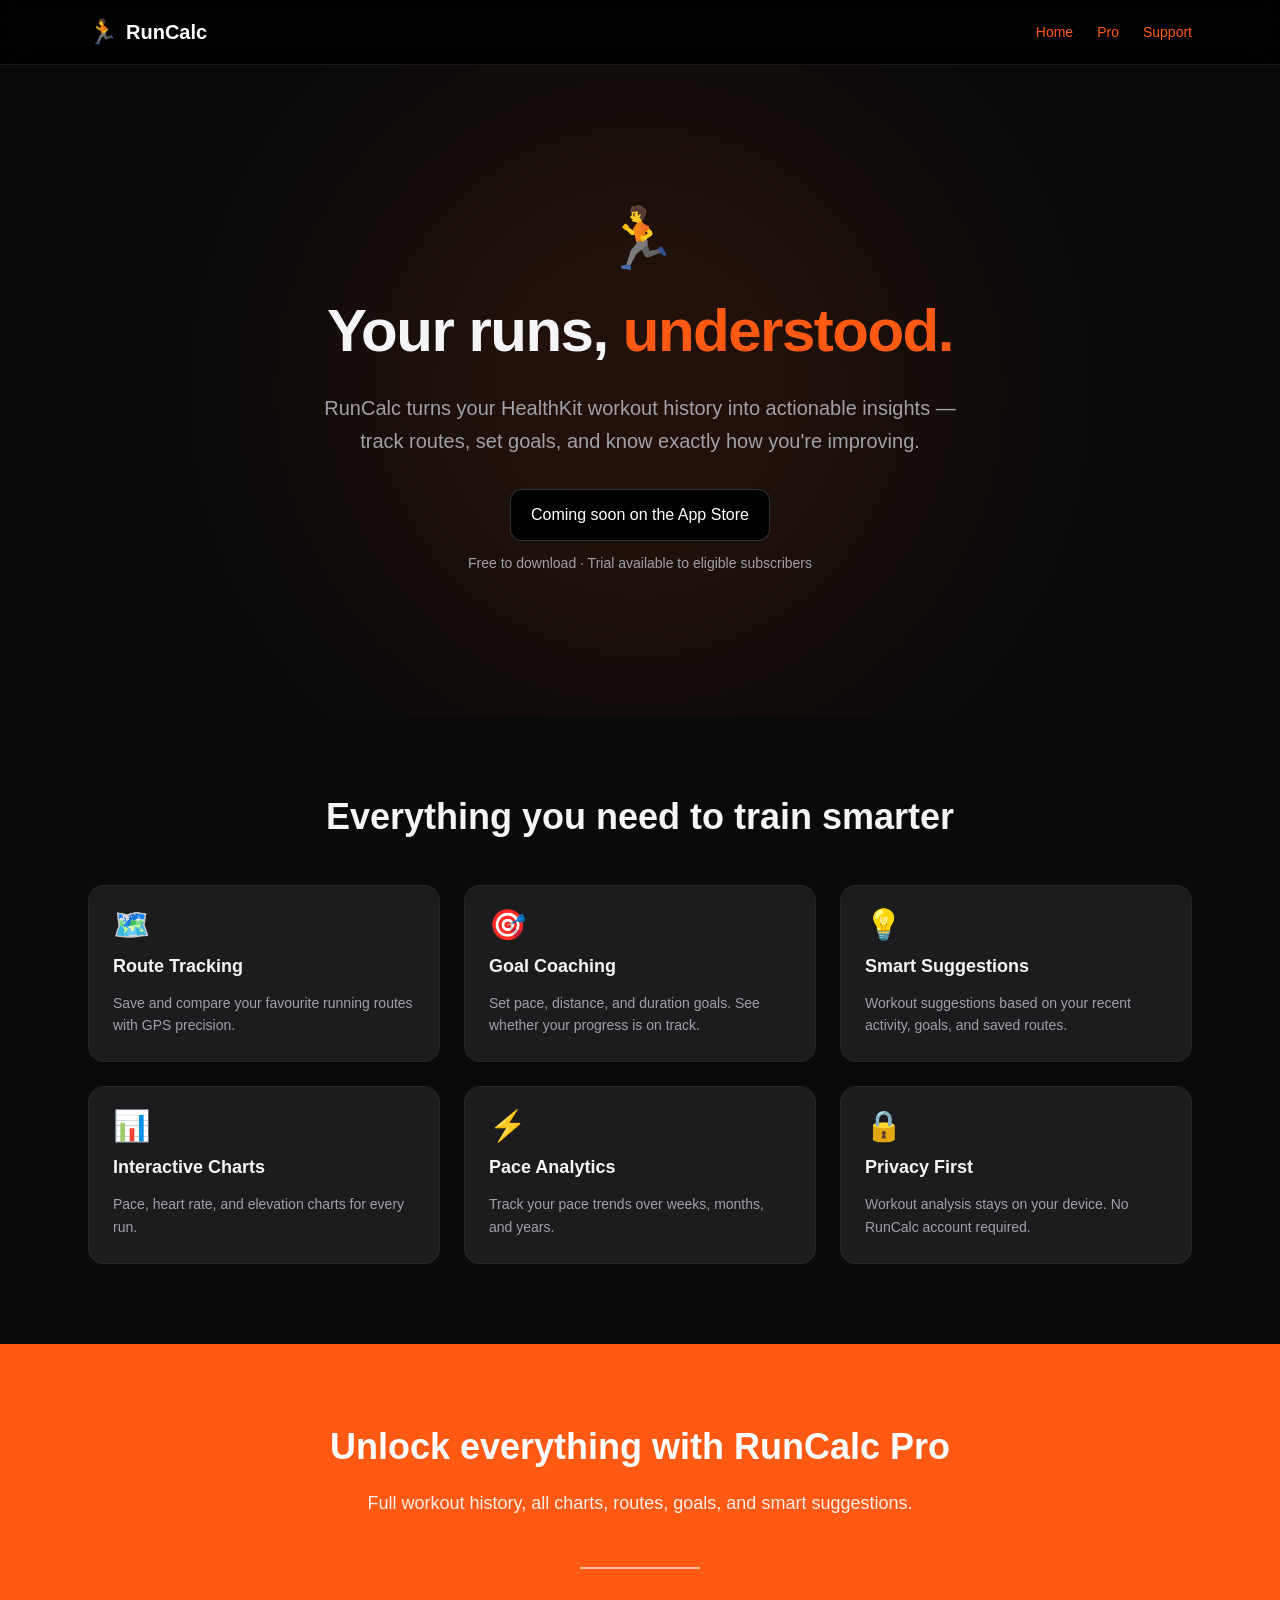
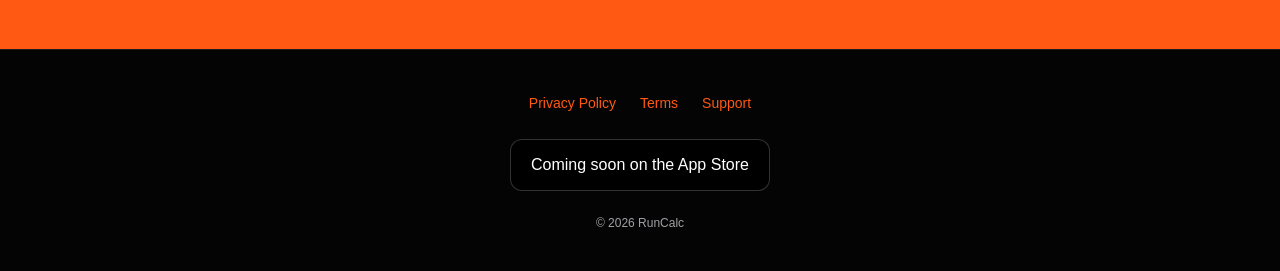
==== commit 51112640: "Publish RunCalc release privacy and support updates" ====
--- a/runcalc/index.html
+++ b/runcalc/index.html
@@ -1 +1 @@
-<!DOCTYPE html><html lang="en"><head><meta charSet="utf-8"/><meta name="viewport" content="width=device-width, initial-scale=1"/><link rel="stylesheet" href="/runcalc/_next/static/css/0c464f02df70525f.css" data-precedence="next"/><link rel="preload" as="script" fetchPriority="low" href="/runcalc/_next/static/chunks/webpack-63820d8598fb01a8.js"/><script src="/runcalc/_next/static/chunks/fd9d1056-9f91b5e418130764.js" async=""></script><script src="/runcalc/_next/static/chunks/117-ec9b99bcdf96e9a9.js" async=""></script><script src="/runcalc/_next/static/chunks/main-app-c9168806eaab0f42.js" async=""></script><script src="/runcalc/_next/static/chunks/972-889d7421de47e5fc.js" async=""></script><script src="/runcalc/_next/static/chunks/app/page-5bf2355c7156b252.js" async=""></script><script src="/runcalc/_next/static/chunks/app/layout-1b19b9f1df387664.js" async=""></script><title>RunCalc — Intelligent Running Coach</title><meta name="description" content="RunCalc tracks your routes, monitors your goals, and suggests the right workout — powered by your HealthKit data."/><meta property="og:title" content="RunCalc — Intelligent Running Coach"/><meta property="og:description" content="RunCalc tracks your routes, monitors your goals, and suggests the right workout — powered by your HealthKit data."/><meta property="og:url" content="https://flewsoft.com/runcalc/"/><meta property="og:site_name" content="RunCalc"/><meta property="og:locale" content="en_US"/><meta property="og:type" content="website"/><meta name="twitter:card" content="summary"/><meta name="twitter:title" content="RunCalc — Intelligent Running Coach"/><meta name="twitter:description" content="RunCalc tracks your routes, monitors your goals, and suggests the right workout — powered by your HealthKit data."/><script src="/runcalc/_next/static/chunks/polyfills-42372ed130431b0a.js" noModule=""></script></head><body class="flex flex-col min-h-screen"><header class="sticky top-0 z-50 bg-black/80 backdrop-blur-md border-b border-white/10"><nav class="max-w-6xl mx-auto px-4 sm:px-6 flex items-center justify-between h-16"><a class="flex items-center gap-2 no-underline group" aria-label="RunCalc home" href="/runcalc/"><span class="text-2xl leading-none" aria-hidden="true">🏃</span><span class="text-xl font-bold text-white group-hover:text-[var(--run-accent)] transition-colors">RunCalc</span></a><ul class="hidden sm:flex items-center gap-6 list-none"><li><a class="text-sm font-medium no-underline transition-colors text-[var(--run-accent)]" href="/runcalc/">Home</a></li><li><a class="text-sm font-medium no-underline transition-colors text-[var(--text-secondary)] hover:text-[var(--text-primary)]" href="/runcalc/pro/">Pro</a></li><li><a class="text-sm font-medium no-underline transition-colors text-[var(--text-secondary)] hover:text-[var(--text-primary)]" href="/runcalc/support/">Support</a></li></ul><button class="sm:hidden flex flex-col gap-1.5 p-2 text-white" aria-label="Toggle navigation menu" aria-expanded="false"><span class="block w-6 h-0.5 bg-white transition-transform origin-center "></span><span class="block w-6 h-0.5 bg-white transition-opacity "></span><span class="block w-6 h-0.5 bg-white transition-transform origin-center "></span></button></nav></header><main class="flex-1"><section class="relative overflow-hidden bg-[var(--background)] px-4 sm:px-6 py-24 sm:py-36 text-center"><div aria-hidden="true" class="pointer-events-none absolute inset-0 flex items-center justify-center"><div class="w-[600px] h-[600px] rounded-full bg-[var(--run-accent)] opacity-10 blur-[120px]"></div></div><div class="relative z-10 max-w-3xl mx-auto flex flex-col items-center gap-6"><span class="text-6xl leading-none" aria-hidden="true">🏃</span><h1 class="text-5xl sm:text-6xl font-bold text-[var(--text-primary)] leading-tight tracking-tight">Your runs,<!-- --> <span class="text-[var(--run-accent)]">understood.</span></h1><p class="text-lg sm:text-xl text-[var(--text-secondary)] max-w-2xl leading-relaxed">RunCalc turns your HealthKit workout history into actionable insights — track routes, set goals, and know exactly how you&#x27;re improving.</p><div class="flex flex-col items-center gap-3 mt-2"><a href="#" target="_blank" rel="noopener noreferrer" class="inline-flex items-center gap-3 bg-black border border-white/20 text-white px-5 py-3 rounded-xl hover:bg-white/10 transition-colors no-underline" aria-label="Download RunCalc on the App Store"><svg viewBox="0 0 24 24" class="w-7 h-7 fill-white shrink-0" xmlns="http://www.w3.org/2000/svg" aria-hidden="true"><path d="M18.71 19.5c-.83 1.24-1.71 2.45-3.05 2.47-1.34.03-1.77-.79-3.29-.79-1.53 0-2 .77-3.27.82-1.31.05-2.3-1.32-3.14-2.53C4.25 17 2.94 12.45 4.7 9.39c.87-1.52 2.43-2.48 4.12-2.51 1.28-.02 2.5.87 3.29.87.78 0 2.26-1.07 3.8-.91.65.03 2.47.26 3.64 1.98-.09.06-2.17 1.28-2.15 3.81.03 3.02 2.65 4.03 2.68 4.04-.03.07-.42 1.44-1.38 2.83M13 3.5c.73-.83 1.94-1.46 2.94-1.5.13 1.17-.34 2.35-1.04 3.19-.69.85-1.83 1.51-2.95 1.42-.15-1.15.41-2.35 1.05-3.11z"></path></svg><div class="flex flex-col leading-tight text-left"><span class="text-[10px] text-white/70 uppercase tracking-wide">Download on the</span><span class="text-[17px] font-semibold tracking-tight">App Store</span></div></a><p class="text-sm text-[var(--text-secondary)]">Free to download · 14-day trial for eligible subscribers</p></div></div></section><section class="px-4 sm:px-6 py-20 max-w-6xl mx-auto"><h2 class="text-3xl sm:text-4xl font-bold text-center text-[var(--text-primary)] mb-12">Everything you need to train smarter</h2><div class="grid grid-cols-1 sm:grid-cols-2 lg:grid-cols-3 gap-6"><div class="bg-[var(--card-bg)] rounded-2xl p-6 flex flex-col gap-3 border border-white/5 hover:border-[var(--run-accent)]/30 transition-colors"><span class="text-3xl leading-none" aria-hidden="true">🗺️</span><h3 class="text-lg font-semibold text-[var(--text-primary)]">Route Tracking</h3><p class="text-sm text-[var(--text-secondary)] leading-relaxed">Save and compare your favourite running routes with GPS precision.</p></div><div class="bg-[var(--card-bg)] rounded-2xl p-6 flex flex-col gap-3 border border-white/5 hover:border-[var(--run-accent)]/30 transition-colors"><span class="text-3xl leading-none" aria-hidden="true">🎯</span><h3 class="text-lg font-semibold text-[var(--text-primary)]">Goal Coaching</h3><p class="text-sm text-[var(--text-secondary)] leading-relaxed">Set pace, distance, and frequency goals. Get notified when you hit them.</p></div><div class="bg-[var(--card-bg)] rounded-2xl p-6 flex flex-col gap-3 border border-white/5 hover:border-[var(--run-accent)]/30 transition-colors"><span class="text-3xl leading-none" aria-hidden="true">💡</span><h3 class="text-lg font-semibold text-[var(--text-primary)]">Smart Suggestions</h3><p class="text-sm text-[var(--text-secondary)] leading-relaxed">AI-powered workout suggestions based on your recent training load.</p></div><div class="bg-[var(--card-bg)] rounded-2xl p-6 flex flex-col gap-3 border border-white/5 hover:border-[var(--run-accent)]/30 transition-colors"><span class="text-3xl leading-none" aria-hidden="true">📊</span><h3 class="text-lg font-semibold text-[var(--text-primary)]">Interactive Charts</h3><p class="text-sm text-[var(--text-secondary)] leading-relaxed">Pace, heart rate, and elevation charts for every run.</p></div><div class="bg-[var(--card-bg)] rounded-2xl p-6 flex flex-col gap-3 border border-white/5 hover:border-[var(--run-accent)]/30 transition-colors"><span class="text-3xl leading-none" aria-hidden="true">⚡</span><h3 class="text-lg font-semibold text-[var(--text-primary)]">Pace Analytics</h3><p class="text-sm text-[var(--text-secondary)] leading-relaxed">Track your pace trends over weeks, months, and years.</p></div><div class="bg-[var(--card-bg)] rounded-2xl p-6 flex flex-col gap-3 border border-white/5 hover:border-[var(--run-accent)]/30 transition-colors"><span class="text-3xl leading-none" aria-hidden="true">🔒</span><h3 class="text-lg font-semibold text-[var(--text-primary)]">Privacy First</h3><p class="text-sm text-[var(--text-secondary)] leading-relaxed">Your HealthKit data never leaves your device. No account required.</p></div></div></section><section class="px-4 sm:px-6 py-20 bg-[var(--run-accent)]"><div class="max-w-3xl mx-auto text-center flex flex-col items-center gap-5"><h2 class="text-3xl sm:text-4xl font-bold text-white leading-tight">Unlock everything with RunCalc Pro</h2><p class="text-white/90 text-lg">Full workout history, all charts, routes, goals, and smart suggestions.</p><a class="inline-flex items-center gap-1 text-white font-semibold text-lg border-b-2 border-white/60 hover:border-white no-underline transition-colors pb-0.5" href="/runcalc/pro/">See pricing →</a></div></section></main><footer class="border-t border-white/10 bg-black/60 mt-auto"><div class="max-w-6xl mx-auto px-4 sm:px-6 py-10 flex flex-col items-center gap-6 text-center"><ul class="flex flex-wrap justify-center gap-x-6 gap-y-2 list-none"><li><a class="text-sm text-[var(--text-secondary)] hover:text-[var(--text-primary)] no-underline transition-colors" href="/runcalc/privacy/">Privacy Policy</a></li><li><a class="text-sm text-[var(--text-secondary)] hover:text-[var(--text-primary)] no-underline transition-colors" href="/runcalc/terms/">Terms</a></li><li><a class="text-sm text-[var(--text-secondary)] hover:text-[var(--text-primary)] no-underline transition-colors" href="/runcalc/support/">Support</a></li></ul><a href="#" target="_blank" rel="noopener noreferrer" class="inline-flex items-center gap-3 bg-black border border-white/20 text-white px-5 py-3 rounded-xl hover:bg-white/10 transition-colors no-underline" aria-label="Download RunCalc on the App Store"><svg viewBox="0 0 24 24" class="w-7 h-7 fill-white shrink-0" xmlns="http://www.w3.org/2000/svg" aria-hidden="true"><path d="M18.71 19.5c-.83 1.24-1.71 2.45-3.05 2.47-1.34.03-1.77-.79-3.29-.79-1.53 0-2 .77-3.27.82-1.31.05-2.3-1.32-3.14-2.53C4.25 17 2.94 12.45 4.7 9.39c.87-1.52 2.43-2.48 4.12-2.51 1.28-.02 2.5.87 3.29.87.78 0 2.26-1.07 3.8-.91.65.03 2.47.26 3.64 1.98-.09.06-2.17 1.28-2.15 3.81.03 3.02 2.65 4.03 2.68 4.04-.03.07-.42 1.44-1.38 2.83M13 3.5c.73-.83 1.94-1.46 2.94-1.5.13 1.17-.34 2.35-1.04 3.19-.69.85-1.83 1.51-2.95 1.42-.15-1.15.41-2.35 1.05-3.11z"></path></svg><div class="flex flex-col leading-tight text-left"><span class="text-[10px] text-white/70 uppercase tracking-wide">Download on the</span><span class="text-[17px] font-semibold tracking-tight">App Store</span></div></a><p class="text-xs text-[var(--text-secondary)]">© 2026 RunCalc</p></div></footer><script src="/runcalc/_next/static/chunks/webpack-63820d8598fb01a8.js" async=""></script><script>(self.__next_f=self.__next_f||[]).push([0]);self.__next_f.push([2,null])</script><script>self.__next_f.push([1,"1:HL[\"/runcalc/_next/static/css/0c464f02df70525f.css\",\"style\"]\n"])</script><script>self.__next_f.push([1,"2:I[2846,[],\"\"]\n4:I[2972,[\"972\",\"static/chunks/972-889d7421de47e5fc.js\",\"931\",\"static/chunks/app/page-5bf2355c7156b252.js\"],\"\"]\n5:I[920,[\"972\",\"static/chunks/972-889d7421de47e5fc.js\",\"185\",\"static/chunks/app/layout-1b19b9f1df387664.js\"],\"default\"]\n6:I[4707,[],\"\"]\n7:I[6423,[],\"\"]\n9:I[1060,[],\"\"]\na:[]\n"])</script><script>self.__next_f.push([1,"0:[\"$\",\"$L2\",null,{\"buildId\":\"kTHR6BHyaZ9JrZLAo0MCn\",\"assetPrefix\":\"/runcalc\",\"urlParts\":[\"\",\"\"],\"initialTree\":[\"\",{\"children\":[\"__PAGE__\",{}]},\"$undefined\",\"$undefined\",true],\"initialSeedData\":[\"\",{\"children\":[\"__PAGE__\",{},[[\"$L3\",[[\"$\",\"section\",null,{\"className\":\"relative overflow-hidden bg-[var(--background)] px-4 sm:px-6 py-24 sm:py-36 text-center\",\"children\":[[\"$\",\"div\",null,{\"aria-hidden\":\"true\",\"className\":\"pointer-events-none absolute inset-0 flex items-center justify-center\",\"children\":[\"$\",\"div\",null,{\"className\":\"w-[600px] h-[600px] rounded-full bg-[var(--run-accent)] opacity-10 blur-[120px]\"}]}],[\"$\",\"div\",null,{\"className\":\"relative z-10 max-w-3xl mx-auto flex flex-col items-center gap-6\",\"children\":[[\"$\",\"span\",null,{\"className\":\"text-6xl leading-none\",\"aria-hidden\":\"true\",\"children\":\"🏃\"}],[\"$\",\"h1\",null,{\"className\":\"text-5xl sm:text-6xl font-bold text-[var(--text-primary)] leading-tight tracking-tight\",\"children\":[\"Your runs,\",\" \",[\"$\",\"span\",null,{\"className\":\"text-[var(--run-accent)]\",\"children\":\"understood.\"}]]}],[\"$\",\"p\",null,{\"className\":\"text-lg sm:text-xl text-[var(--text-secondary)] max-w-2xl leading-relaxed\",\"children\":\"RunCalc turns your HealthKit workout history into actionable insights — track routes, set goals, and know exactly how you're improving.\"}],[\"$\",\"div\",null,{\"className\":\"flex flex-col items-center gap-3 mt-2\",\"children\":[[\"$\",\"a\",null,{\"href\":\"#\",\"target\":\"_blank\",\"rel\":\"noopener noreferrer\",\"className\":\"inline-flex items-center gap-3 bg-black border border-white/20 text-white px-5 py-3 rounded-xl hover:bg-white/10 transition-colors no-underline\",\"aria-label\":\"Download RunCalc on the App Store\",\"children\":[[\"$\",\"svg\",null,{\"viewBox\":\"0 0 24 24\",\"className\":\"w-7 h-7 fill-white shrink-0\",\"xmlns\":\"http://www.w3.org/2000/svg\",\"aria-hidden\":\"true\",\"children\":[\"$\",\"path\",null,{\"d\":\"M18.71 19.5c-.83 1.24-1.71 2.45-3.05 2.47-1.34.03-1.77-.79-3.29-.79-1.53 0-2 .77-3.27.82-1.31.05-2.3-1.32-3.14-2.53C4.25 17 2.94 12.45 4.7 9.39c.87-1.52 2.43-2.48 4.12-2.51 1.28-.02 2.5.87 3.29.87.78 0 2.26-1.07 3.8-.91.65.03 2.47.26 3.64 1.98-.09.06-2.17 1.28-2.15 3.81.03 3.02 2.65 4.03 2.68 4.04-.03.07-.42 1.44-1.38 2.83M13 3.5c.73-.83 1.94-1.46 2.94-1.5.13 1.17-.34 2.35-1.04 3.19-.69.85-1.83 1.51-2.95 1.42-.15-1.15.41-2.35 1.05-3.11z\"}]}],[\"$\",\"div\",null,{\"className\":\"flex flex-col leading-tight text-left\",\"children\":[[\"$\",\"span\",null,{\"className\":\"text-[10px] text-white/70 uppercase tracking-wide\",\"children\":\"Download on the\"}],[\"$\",\"span\",null,{\"className\":\"text-[17px] font-semibold tracking-tight\",\"children\":\"App Store\"}]]}]]}],[\"$\",\"p\",null,{\"className\":\"text-sm text-[var(--text-secondary)]\",\"children\":\"Free to download · 14-day trial for eligible subscribers\"}]]}]]}]]}],[\"$\",\"section\",null,{\"className\":\"px-4 sm:px-6 py-20 max-w-6xl mx-auto\",\"children\":[[\"$\",\"h2\",null,{\"className\":\"text-3xl sm:text-4xl font-bold text-center text-[var(--text-primary)] mb-12\",\"children\":\"Everything you need to train smarter\"}],[\"$\",\"div\",null,{\"className\":\"grid grid-cols-1 sm:grid-cols-2 lg:grid-cols-3 gap-6\",\"children\":[[\"$\",\"div\",\"Route Tracking\",{\"className\":\"bg-[var(--card-bg)] rounded-2xl p-6 flex flex-col gap-3 border border-white/5 hover:border-[var(--run-accent)]/30 transition-colors\",\"children\":[[\"$\",\"span\",null,{\"className\":\"text-3xl leading-none\",\"aria-hidden\":\"true\",\"children\":\"🗺️\"}],[\"$\",\"h3\",null,{\"className\":\"text-lg font-semibold text-[var(--text-primary)]\",\"children\":\"Route Tracking\"}],[\"$\",\"p\",null,{\"className\":\"text-sm text-[var(--text-secondary)] leading-relaxed\",\"children\":\"Save and compare your favourite running routes with GPS precision.\"}]]}],[\"$\",\"div\",\"Goal Coaching\",{\"className\":\"bg-[var(--card-bg)] rounded-2xl p-6 flex flex-col gap-3 border border-white/5 hover:border-[var(--run-accent)]/30 transition-colors\",\"children\":[[\"$\",\"span\",null,{\"className\":\"text-3xl leading-none\",\"aria-hidden\":\"true\",\"children\":\"🎯\"}],[\"$\",\"h3\",null,{\"className\":\"text-lg font-semibold text-[var(--text-primary)]\",\"children\":\"Goal Coaching\"}],[\"$\",\"p\",null,{\"className\":\"text-sm text-[var(--text-secondary)] leading-relaxed\",\"children\":\"Set pace, distance, and frequency goals. Get notified when you hit them.\"}]]}],[\"$\",\"div\",\"Smart Suggestions\",{\"className\":\"bg-[var(--card-bg)] rounded-2xl p-6 flex flex-col gap-3 border border-white/5 hover:border-[var(--run-accent)]/30 transition-colors\",\"children\":[[\"$\",\"span\",null,{\"className\":\"text-3xl leading-none\",\"aria-hidden\":\"true\",\"children\":\"💡\"}],[\"$\",\"h3\",null,{\"className\":\"text-lg font-semibold text-[var(--text-primary)]\",\"children\":\"Smart Suggestions\"}],[\"$\",\"p\",null,{\"className\":\"text-sm text-[var(--text-secondary)] leading-relaxed\",\"children\":\"AI-powered workout suggestions based on your recent training load.\"}]]}],[\"$\",\"div\",\"Interactive Charts\",{\"className\":\"bg-[var(--card-bg)] rounded-2xl p-6 flex flex-col gap-3 border border-white/5 hover:border-[var(--run-accent)]/30 transition-colors\",\"children\":[[\"$\",\"span\",null,{\"className\":\"text-3xl leading-none\",\"aria-hidden\":\"true\",\"children\":\"📊\"}],[\"$\",\"h3\",null,{\"className\":\"text-lg font-semibold text-[var(--text-primary)]\",\"children\":\"Interactive Charts\"}],[\"$\",\"p\",null,{\"className\":\"text-sm text-[var(--text-secondary)] leading-relaxed\",\"children\":\"Pace, heart rate, and elevation charts for every run.\"}]]}],[\"$\",\"div\",\"Pace Analytics\",{\"className\":\"bg-[var(--card-bg)] rounded-2xl p-6 flex flex-col gap-3 border border-white/5 hover:border-[var(--run-accent)]/30 transition-colors\",\"children\":[[\"$\",\"span\",null,{\"className\":\"text-3xl leading-none\",\"aria-hidden\":\"true\",\"children\":\"⚡\"}],[\"$\",\"h3\",null,{\"className\":\"text-lg font-semibold text-[var(--text-primary)]\",\"children\":\"Pace Analytics\"}],[\"$\",\"p\",null,{\"className\":\"text-sm text-[var(--text-secondary)] leading-relaxed\",\"children\":\"Track your pace trends over weeks, months, and years.\"}]]}],[\"$\",\"div\",\"Privacy First\",{\"className\":\"bg-[var(--card-bg)] rounded-2xl p-6 flex flex-col gap-3 border border-white/5 hover:border-[var(--run-accent)]/30 transition-colors\",\"children\":[[\"$\",\"span\",null,{\"className\":\"text-3xl leading-none\",\"aria-hidden\":\"true\",\"children\":\"🔒\"}],[\"$\",\"h3\",null,{\"className\":\"text-lg font-semibold text-[var(--text-primary)]\",\"children\":\"Privacy First\"}],[\"$\",\"p\",null,{\"className\":\"text-sm text-[var(--text-secondary)] leading-relaxed\",\"children\":\"Your HealthKit data never leaves your device. No account required.\"}]]}]]}]]}],[\"$\",\"section\",null,{\"className\":\"px-4 sm:px-6 py-20 bg-[var(--run-accent)]\",\"children\":[\"$\",\"div\",null,{\"className\":\"max-w-3xl mx-auto text-center flex flex-col items-center gap-5\",\"children\":[[\"$\",\"h2\",null,{\"className\":\"text-3xl sm:text-4xl font-bold text-white leading-tight\",\"children\":\"Unlock everything with RunCalc Pro\"}],[\"$\",\"p\",null,{\"className\":\"text-white/90 text-lg\",\"children\":\"Full workout history, all charts, routes, goals, and smart suggestions.\"}],[\"$\",\"$L4\",null,{\"href\":\"/pro\",\"className\":\"inline-flex items-center gap-1 text-white font-semibold text-lg border-b-2 border-white/60 hover:border-white no-underline transition-colors pb-0.5\",\"children\":\"See pricing →\"}]]}]}]],null],null],null]},[[[[\"$\",\"link\",\"0\",{\"rel\":\"stylesheet\",\"href\":\"/runcalc/_next/static/css/0c464f02df70525f.css\",\"precedence\":\"next\",\"crossOrigin\":\"$undefined\"}]],[\"$\",\"html\",null,{\"lang\":\"en\",\"children\":[\"$\",\"body\",null,{\"className\":\"flex flex-col min-h-screen\",\"children\":[[\"$\",\"$L5\",null,{}],[\"$\",\"main\",null,{\"className\":\"flex-1\",\"children\":[\"$\",\"$L6\",null,{\"parallelRouterKey\":\"children\",\"segmentPath\":[\"children\"],\"error\":\"$undefined\",\"errorStyles\":\"$undefined\",\"errorScripts\":\"$undefined\",\"template\":[\"$\",\"$L7\",null,{}],\"templateStyles\":\"$undefined\",\"templateScripts\":\"$undefined\",\"notFound\":[[\"$\",\"title\",null,{\"children\":\"404: This page could not be found.\"}],[\"$\",\"div\",null,{\"style\":{\"fontFamily\":\"system-ui,\\\"Segoe UI\\\",Roboto,Helvetica,Arial,sans-serif,\\\"Apple Color Emoji\\\",\\\"Segoe UI Emoji\\\"\",\"height\":\"100vh\",\"textAlign\":\"center\",\"display\":\"flex\",\"flexDirection\":\"column\",\"alignItems\":\"center\",\"justifyContent\":\"center\"},\"children\":[\"$\",\"div\",null,{\"children\":[[\"$\",\"style\",null,{\"dangerouslySetInnerHTML\":{\"__html\":\"body{color:#000;background:#fff;margin:0}.next-error-h1{border-right:1px solid rgba(0,0,0,.3)}@media (prefers-color-scheme:dark){body{color:#fff;background:#000}.next-error-h1{border-right:1px solid rgba(255,255,255,.3)}}\"}}],[\"$\",\"h1\",null,{\"className\":\"next-error-h1\",\"style\":{\"display\":\"inline-block\",\"margin\":\"0 20px 0 0\",\"padding\":\"0 23px 0 0\",\"fontSize\":24,\"fontWeight\":500,\"verticalAlign\":\"top\",\"lineHeight\":\"49px\"},\"children\":\"404\"}],[\"$\",\"div\",null,{\"style\":{\"display\":\"inline-block\"},\"children\":[\"$\",\"h2\",null,{\"style\":{\"fontSize\":14,\"fontWeight\":400,\"lineHeight\":\"49px\",\"margin\":0},\"children\":\"This page could not be found.\"}]}]]}]}]],\"notFoundStyles\":[]}]}],[\"$\",\"footer\",null,{\"className\":\"border-t border-white/10 bg-black/60 mt-auto\",\"children\":[\"$\",\"div\",null,{\"className\":\"max-w-6xl mx-auto px-4 sm:px-6 py-10 flex flex-col items-center gap-6 text-center\",\"children\":[[\"$\",\"ul\",null,{\"className\":\"flex flex-wrap justify-center gap-x-6 gap-y-2 list-none\",\"children\":[[\"$\",\"li\",\"/privacy\",{\"children\":[\"$\",\"$L4\",null,{\"href\":\"/privacy\",\"className\":\"text-sm text-[var(--text-secondary)] hover:text-[var(--text-primary)] no-underline transition-colors\",\"children\":\"Privacy Policy\"}]}],[\"$\",\"li\",\"/terms\",{\"children\":[\"$\",\"$L4\",null,{\"href\":\"/terms\",\"className\":\"text-sm text-[var(--text-secondary)] hover:text-[var(--text-primary)] no-underline transition-colors\",\"children\":\"Terms\"}]}],[\"$\",\"li\",\"/support\",{\"children\":[\"$\",\"$L4\",null,{\"href\":\"/support\",\"className\":\"text-sm text-[var(--text-secondary)] hover:text-[var(--text-primary)] no-underline transition-colors\",\"children\":\"Support\"}]}]]}],[\"$\",\"a\",null,{\"href\":\"#\",\"target\":\"_blank\",\"rel\":\"noopener noreferrer\",\"className\":\"inline-flex items-center gap-3 bg-black border border-white/20 text-white px-5 py-3 rounded-xl hover:bg-white/10 transition-colors no-underline\",\"aria-label\":\"Download RunCalc on the App Store\",\"children\":[[\"$\",\"svg\",null,{\"viewBox\":\"0 0 24 24\",\"className\":\"w-7 h-7 fill-white shrink-0\",\"xmlns\":\"http://www.w3.org/2000/svg\",\"aria-hidden\":\"true\",\"children\":[\"$\",\"path\",null,{\"d\":\"M18.71 19.5c-.83 1.24-1.71 2.45-3.05 2.47-1.34.03-1.77-.79-3.29-.79-1.53 0-2 .77-3.27.82-1.31.05-2.3-1.32-3.14-2.53C4.25 17 2.94 12.45 4.7 9.39c.87-1.52 2.43-2.48 4.12-2.51 1.28-.02 2.5.87 3.29.87.78 0 2.26-1.07 3.8-.91.65.03 2.47.26 3.64 1.98-.09.06-2.17 1.28-2.15 3.81.03 3.02 2.65 4.03 2.68 4.04-.03.07-.42 1.44-1.38 2.83M13 3.5c.73-.83 1.94-1.46 2.94-1.5.13 1.17-.34 2.35-1.04 3.19-.69.85-1.83 1.51-2.95 1.42-.15-1.15.41-2.35 1.05-3.11z\"}]}],[\"$\",\"div\",null,{\"className\":\"flex flex-col leading-tight text-left\",\"children\":[[\"$\",\"span\",null,{\"className\":\"text-[10px] text-white/70 uppercase tracking-wide\",\"children\":\"Download on the\"}],[\"$\",\"span\",null,{\"className\":\"text-[17px] font-semibold tracking-tight\",\"children\":\"App Store\"}]]}]]}],[\"$\",\"p\",null,{\"className\":\"text-xs text-[var(--text-secondary)]\",\"children\":\"© 2026 RunCalc\"}]]}]}]]}]}]],null],null],\"couldBeIntercepted\":false,\"initialHead\":[null,\"$L8\"],\"globalErrorComponent\":\"$9\",\"missingSlots\":\"$Wa\"}]\n"])</script><script>self.__next_f.push([1,"8:[[\"$\",\"meta\",\"0\",{\"name\":\"viewport\",\"content\":\"width=device-width, initial-scale=1\"}],[\"$\",\"meta\",\"1\",{\"charSet\":\"utf-8\"}],[\"$\",\"title\",\"2\",{\"children\":\"RunCalc — Intelligent Running Coach\"}],[\"$\",\"meta\",\"3\",{\"name\":\"description\",\"content\":\"RunCalc tracks your routes, monitors your goals, and suggests the right workout — powered by your HealthKit data.\"}],[\"$\",\"meta\",\"4\",{\"property\":\"og:title\",\"content\":\"RunCalc — Intelligent Running Coach\"}],[\"$\",\"meta\",\"5\",{\"property\":\"og:description\",\"content\":\"RunCalc tracks your routes, monitors your goals, and suggests the right workout — powered by your HealthKit data.\"}],[\"$\",\"meta\",\"6\",{\"property\":\"og:url\",\"content\":\"https://flewsoft.com/runcalc/\"}],[\"$\",\"meta\",\"7\",{\"property\":\"og:site_name\",\"content\":\"RunCalc\"}],[\"$\",\"meta\",\"8\",{\"property\":\"og:locale\",\"content\":\"en_US\"}],[\"$\",\"meta\",\"9\",{\"property\":\"og:type\",\"content\":\"website\"}],[\"$\",\"meta\",\"10\",{\"name\":\"twitter:card\",\"content\":\"summary\"}],[\"$\",\"meta\",\"11\",{\"name\":\"twitter:title\",\"content\":\"RunCalc — Intelligent Running Coach\"}],[\"$\",\"meta\",\"12\",{\"name\":\"twitter:description\",\"content\":\"RunCalc tracks your routes, monitors your goals, and suggests the right workout — powered by your HealthKit data.\"}]]\n3:null\n"])</script></body></html>+<!DOCTYPE html><html lang="en"><head><meta charSet="utf-8"/><meta name="viewport" content="width=device-width, initial-scale=1"/><link rel="stylesheet" href="/runcalc/_next/static/css/8591907274ff9685.css" data-precedence="next"/><link rel="preload" as="script" fetchPriority="low" href="/runcalc/_next/static/chunks/webpack-6052e241d42b8971.js"/><script src="/runcalc/_next/static/chunks/4bd1b696-c7408084347438ae.js" async=""></script><script src="/runcalc/_next/static/chunks/794-cd0c486b5639f4c2.js" async=""></script><script src="/runcalc/_next/static/chunks/main-app-51657886061e368a.js" async=""></script><script src="/runcalc/_next/static/chunks/500-fc3b64d9ff4a32a7.js" async=""></script><script src="/runcalc/_next/static/chunks/app/layout-462e2d021a18f28c.js" async=""></script><script src="/runcalc/_next/static/chunks/app/page-a1d7ae2c3fb1c651.js" async=""></script><title>RunCalc — Intelligent Running Coach</title><meta name="description" content="RunCalc tracks your routes, monitors your goals, and suggests the right workout — powered by your HealthKit data."/><meta property="og:title" content="RunCalc — Intelligent Running Coach"/><meta property="og:description" content="RunCalc tracks your routes, monitors your goals, and suggests the right workout — powered by your HealthKit data."/><meta property="og:url" content="https://flewsoft.com/runcalc/"/><meta property="og:site_name" content="RunCalc"/><meta property="og:locale" content="en_US"/><meta property="og:type" content="website"/><meta name="twitter:card" content="summary"/><meta name="twitter:title" content="RunCalc — Intelligent Running Coach"/><meta name="twitter:description" content="RunCalc tracks your routes, monitors your goals, and suggests the right workout — powered by your HealthKit data."/><script src="/runcalc/_next/static/chunks/polyfills-42372ed130431b0a.js" noModule=""></script></head><body class="flex flex-col min-h-screen"><div hidden=""><!--$--><!--/$--></div><header class="sticky top-0 z-50 bg-black/80 backdrop-blur-md border-b border-white/10"><nav class="max-w-6xl mx-auto px-4 sm:px-6 flex items-center justify-between h-16"><a class="flex items-center gap-2 no-underline group" aria-label="RunCalc home" href="/runcalc/"><span class="text-2xl leading-none" aria-hidden="true">🏃</span><span class="text-xl font-bold text-white group-hover:text-[var(--run-accent)] transition-colors">RunCalc</span></a><ul class="hidden sm:flex items-center gap-6 list-none"><li><a class="text-sm font-medium no-underline transition-colors text-[var(--run-accent)]" href="/runcalc/">Home</a></li><li><a class="text-sm font-medium no-underline transition-colors text-[var(--text-secondary)] hover:text-[var(--text-primary)]" href="/runcalc/pro/">Pro</a></li><li><a class="text-sm font-medium no-underline transition-colors text-[var(--text-secondary)] hover:text-[var(--text-primary)]" href="/runcalc/support/">Support</a></li></ul><button class="sm:hidden flex flex-col gap-1.5 p-2 text-white" aria-label="Toggle navigation menu" aria-expanded="false"><span class="block w-6 h-0.5 bg-white transition-transform origin-center "></span><span class="block w-6 h-0.5 bg-white transition-opacity "></span><span class="block w-6 h-0.5 bg-white transition-transform origin-center "></span></button></nav></header><main class="flex-1"><section class="relative overflow-hidden bg-[var(--background)] px-4 sm:px-6 py-24 sm:py-36 text-center"><div aria-hidden="true" class="pointer-events-none absolute inset-0 flex items-center justify-center"><div class="w-[600px] h-[600px] rounded-full bg-[var(--run-accent)] opacity-10 blur-[120px]"></div></div><div class="relative z-10 max-w-3xl mx-auto flex flex-col items-center gap-6"><span class="text-6xl leading-none" aria-hidden="true">🏃</span><h1 class="text-5xl sm:text-6xl font-bold text-[var(--text-primary)] leading-tight tracking-tight">Your runs,<!-- --> <span class="text-[var(--run-accent)]">understood.</span></h1><p class="text-lg sm:text-xl text-[var(--text-secondary)] max-w-2xl leading-relaxed">RunCalc turns your HealthKit workout history into actionable insights — track routes, set goals, and know exactly how you&#x27;re improving.</p><div class="flex flex-col items-center gap-3 mt-2"><span class="inline-flex rounded-xl border border-white/20 bg-black px-5 py-3 text-white">Coming soon on the App Store</span><p class="text-sm text-[var(--text-secondary)]">Free to download · Trial available to eligible subscribers</p></div></div></section><section class="px-4 sm:px-6 py-20 max-w-6xl mx-auto"><h2 class="text-3xl sm:text-4xl font-bold text-center text-[var(--text-primary)] mb-12">Everything you need to train smarter</h2><div class="grid grid-cols-1 sm:grid-cols-2 lg:grid-cols-3 gap-6"><div class="bg-[var(--card-bg)] rounded-2xl p-6 flex flex-col gap-3 border border-white/5 hover:border-[var(--run-accent)]/30 transition-colors"><span class="text-3xl leading-none" aria-hidden="true">🗺️</span><h3 class="text-lg font-semibold text-[var(--text-primary)]">Route Tracking</h3><p class="text-sm text-[var(--text-secondary)] leading-relaxed">Save and compare your favourite running routes with GPS precision.</p></div><div class="bg-[var(--card-bg)] rounded-2xl p-6 flex flex-col gap-3 border border-white/5 hover:border-[var(--run-accent)]/30 transition-colors"><span class="text-3xl leading-none" aria-hidden="true">🎯</span><h3 class="text-lg font-semibold text-[var(--text-primary)]">Goal Coaching</h3><p class="text-sm text-[var(--text-secondary)] leading-relaxed">Set pace, distance, and duration goals. See whether your progress is on track.</p></div><div class="bg-[var(--card-bg)] rounded-2xl p-6 flex flex-col gap-3 border border-white/5 hover:border-[var(--run-accent)]/30 transition-colors"><span class="text-3xl leading-none" aria-hidden="true">💡</span><h3 class="text-lg font-semibold text-[var(--text-primary)]">Smart Suggestions</h3><p class="text-sm text-[var(--text-secondary)] leading-relaxed">Workout suggestions based on your recent activity, goals, and saved routes.</p></div><div class="bg-[var(--card-bg)] rounded-2xl p-6 flex flex-col gap-3 border border-white/5 hover:border-[var(--run-accent)]/30 transition-colors"><span class="text-3xl leading-none" aria-hidden="true">📊</span><h3 class="text-lg font-semibold text-[var(--text-primary)]">Interactive Charts</h3><p class="text-sm text-[var(--text-secondary)] leading-relaxed">Pace, heart rate, and elevation charts for every run.</p></div><div class="bg-[var(--card-bg)] rounded-2xl p-6 flex flex-col gap-3 border border-white/5 hover:border-[var(--run-accent)]/30 transition-colors"><span class="text-3xl leading-none" aria-hidden="true">⚡</span><h3 class="text-lg font-semibold text-[var(--text-primary)]">Pace Analytics</h3><p class="text-sm text-[var(--text-secondary)] leading-relaxed">Track your pace trends over weeks, months, and years.</p></div><div class="bg-[var(--card-bg)] rounded-2xl p-6 flex flex-col gap-3 border border-white/5 hover:border-[var(--run-accent)]/30 transition-colors"><span class="text-3xl leading-none" aria-hidden="true">🔒</span><h3 class="text-lg font-semibold text-[var(--text-primary)]">Privacy First</h3><p class="text-sm text-[var(--text-secondary)] leading-relaxed">Workout analysis stays on your device. No RunCalc account required.</p></div></div></section><section class="px-4 sm:px-6 py-20 bg-[var(--run-accent)]"><div class="max-w-3xl mx-auto text-center flex flex-col items-center gap-5"><h2 class="text-3xl sm:text-4xl font-bold text-white leading-tight">Unlock everything with RunCalc Pro</h2><p class="text-white/90 text-lg">Full workout history, all charts, routes, goals, and smart suggestions.</p><a class="inline-flex items-center gap-1 text-white font-semibold text-lg border-b-2 border-white/60 hover:border-white no-underline transition-colors pb-0.5" href="/runcalc/pro/">See pricing →</a></div></section><!--$--><!--/$--></main><footer class="border-t border-white/10 bg-black/60 mt-auto"><div class="max-w-6xl mx-auto px-4 sm:px-6 py-10 flex flex-col items-center gap-6 text-center"><ul class="flex flex-wrap justify-center gap-x-6 gap-y-2 list-none"><li><a class="text-sm text-[var(--text-secondary)] hover:text-[var(--text-primary)] no-underline transition-colors" href="/runcalc/privacy/">Privacy Policy</a></li><li><a class="text-sm text-[var(--text-secondary)] hover:text-[var(--text-primary)] no-underline transition-colors" href="/runcalc/terms/">Terms</a></li><li><a class="text-sm text-[var(--text-secondary)] hover:text-[var(--text-primary)] no-underline transition-colors" href="/runcalc/support/">Support</a></li></ul><span class="inline-flex rounded-xl border border-white/20 bg-black px-5 py-3 text-white">Coming soon on the App Store</span><p class="text-xs text-[var(--text-secondary)]">© 2026 RunCalc</p></div></footer><script src="/runcalc/_next/static/chunks/webpack-6052e241d42b8971.js" id="_R_" async=""></script><script>(self.__next_f=self.__next_f||[]).push([0])</script><script>self.__next_f.push([1,"1:\"$Sreact.fragment\"\n2:\"static/chunks/500-fc3b64d9ff4a32a7.js\"\n3:\"static/chunks/app/layout-462e2d021a18f28c.js\"\n4:I[7818,[\"500\",\"$2\",\"177\",\"$3\"],\"default\"]\n5:I[7121,[],\"\"]\n6:I[4581,[],\"\"]\n7:\"static/chunks/app/page-a1d7ae2c3fb1c651.js\"\n8:I[8500,[\"500\",\"$2\",\"974\",\"$7\"],\"\"]\ne:\"ViewportBoundary\"\nf:I[484,[],\"$e\"]\n11:\"MetadataBoundary\"\n12:I[484,[],\"$11\"]\n13:\"$Sreact.suspense\"\n15:I[7123,[],\"default\",1]\n:HL[\"/runcalc/_next/static/css/8591907274ff9685.css\",\"style\"]\n"])</script><script>self.__next_f.push([1,"9:[[\"children\",{\"s\":\"__PAGE__\",\"h\":512,\"d\":{\"r\":[\"$\",\"$1\",\"c\",{\"children\":[[[\"$\",\"section\",null,{\"className\":\"relative overflow-hidden bg-[var(--background)] px-4 sm:px-6 py-24 sm:py-36 text-center\",\"children\":[[\"$\",\"div\",null,{\"aria-hidden\":\"true\",\"className\":\"pointer-events-none absolute inset-0 flex items-center justify-center\",\"children\":[\"$\",\"div\",null,{\"className\":\"w-[600px] h-[600px] rounded-full bg-[var(--run-accent)] opacity-10 blur-[120px]\"}]}],[\"$\",\"div\",null,{\"className\":\"relative z-10 max-w-3xl mx-auto flex flex-col items-center gap-6\",\"children\":[[\"$\",\"span\",null,{\"className\":\"text-6xl leading-none\",\"aria-hidden\":\"true\",\"children\":\"🏃\"}],[\"$\",\"h1\",null,{\"className\":\"text-5xl sm:text-6xl font-bold text-[var(--text-primary)] leading-tight tracking-tight\",\"children\":[\"Your runs,\",\" \",[\"$\",\"span\",null,{\"className\":\"text-[var(--run-accent)]\",\"children\":\"understood.\"}]]}],[\"$\",\"p\",null,{\"className\":\"text-lg sm:text-xl text-[var(--text-secondary)] max-w-2xl leading-relaxed\",\"children\":\"RunCalc turns your HealthKit workout history into actionable insights — track routes, set goals, and know exactly how you're improving.\"}],[\"$\",\"div\",null,{\"className\":\"flex flex-col items-center gap-3 mt-2\",\"children\":[[\"$\",\"span\",null,{\"className\":\"inline-flex rounded-xl border border-white/20 bg-black px-5 py-3 text-white\",\"children\":\"Coming soon on the App Store\"}],\"$La\"]}]]}]]}],\"$Lb\",\"$Lc\"],null,\"$Ld\"]}],\"p\":false,\"v\":null}}]]\n"])</script><script>self.__next_f.push([1,"0:{\"P\":null,\"c\":[\"\",\"\"],\"q\":\"\",\"i\":false,\"t\":{\"t\":{\"s\":\"\",\"h\":528,\"d\":{\"r\":[\"$\",\"$1\",\"c\",{\"children\":[[[\"$\",\"link\",\"0\",{\"rel\":\"stylesheet\",\"href\":\"/runcalc/_next/static/css/8591907274ff9685.css\",\"precedence\":\"next\",\"crossOrigin\":\"$undefined\",\"nonce\":\"$undefined\"}]],[\"$\",\"html\",null,{\"lang\":\"en\",\"children\":[\"$\",\"body\",null,{\"className\":\"flex flex-col min-h-screen\",\"children\":[[\"$\",\"$L4\",null,{}],[\"$\",\"main\",null,{\"className\":\"flex-1\",\"children\":[\"$\",\"$L5\",null,{\"parallelRouterKey\":\"children\",\"error\":\"$undefined\",\"errorStyles\":\"$undefined\",\"errorScripts\":\"$undefined\",\"template\":[\"$\",\"$L6\",null,{}],\"templateStyles\":\"$undefined\",\"templateScripts\":\"$undefined\",\"notFound\":[[[\"$\",\"title\",null,{\"children\":\"404: This page could not be found.\"}],[\"$\",\"div\",null,{\"style\":{\"fontFamily\":\"system-ui,\\\"Segoe UI\\\",Roboto,Helvetica,Arial,sans-serif,\\\"Apple Color Emoji\\\",\\\"Segoe UI Emoji\\\"\",\"height\":\"100vh\",\"textAlign\":\"center\",\"display\":\"flex\",\"flexDirection\":\"column\",\"alignItems\":\"center\",\"justifyContent\":\"center\"},\"children\":[\"$\",\"div\",null,{\"children\":[[\"$\",\"style\",null,{\"dangerouslySetInnerHTML\":{\"__html\":\"body{color:#000;background:#fff;margin:0}.next-error-h1{border-right:1px solid rgba(0,0,0,.3)}@media (prefers-color-scheme:dark){body{color:#fff;background:#000}.next-error-h1{border-right:1px solid rgba(255,255,255,.3)}}\"}}],[\"$\",\"h1\",null,{\"className\":\"next-error-h1\",\"style\":{\"display\":\"inline-block\",\"margin\":\"0 20px 0 0\",\"padding\":\"0 23px 0 0\",\"fontSize\":24,\"fontWeight\":500,\"verticalAlign\":\"top\",\"lineHeight\":\"49px\"},\"children\":404}],[\"$\",\"div\",null,{\"style\":{\"display\":\"inline-block\"},\"children\":[\"$\",\"h2\",null,{\"style\":{\"fontSize\":14,\"fontWeight\":400,\"lineHeight\":\"49px\",\"margin\":0},\"children\":\"This page could not be found.\"}]}]]}]}]],[]],\"forbidden\":\"$undefined\",\"unauthorized\":\"$undefined\"}]}],[\"$\",\"footer\",null,{\"className\":\"border-t border-white/10 bg-black/60 mt-auto\",\"children\":[\"$\",\"div\",null,{\"className\":\"max-w-6xl mx-auto px-4 sm:px-6 py-10 flex flex-col items-center gap-6 text-center\",\"children\":[[\"$\",\"ul\",null,{\"className\":\"flex flex-wrap justify-center gap-x-6 gap-y-2 list-none\",\"children\":[[\"$\",\"li\",\"/privacy\",{\"children\":[\"$\",\"$L8\",null,{\"href\":\"/privacy\",\"className\":\"text-sm text-[var(--text-secondary)] hover:text-[var(--text-primary)] no-underline transition-colors\",\"children\":\"Privacy Policy\"}]}],[\"$\",\"li\",\"/terms\",{\"children\":[\"$\",\"$L8\",null,{\"href\":\"/terms\",\"className\":\"text-sm text-[var(--text-secondary)] hover:text-[var(--text-primary)] no-underline transition-colors\",\"children\":\"Terms\"}]}],[\"$\",\"li\",\"/support\",{\"children\":[\"$\",\"$L8\",null,{\"href\":\"/support\",\"className\":\"text-sm text-[var(--text-secondary)] hover:text-[var(--text-primary)] no-underline transition-colors\",\"children\":\"Support\"}]}]]}],[\"$\",\"span\",null,{\"className\":\"inline-flex rounded-xl border border-white/20 bg-black px-5 py-3 text-white\",\"children\":\"Coming soon on the App Store\"}],[\"$\",\"p\",null,{\"className\":\"text-xs text-[var(--text-secondary)]\",\"children\":\"© 2026 RunCalc\"}]]}]}]]}]}]]}],\"p\":false,\"v\":null},\"c\":\"$Q9\"},\"h\":{\"r\":[\"$\",\"$1\",\"h\",{\"children\":[null,[\"$\",\"$Lf\",null,{\"children\":\"$L10\"}],[\"$\",\"$L12\",null,{\"children\":[[\"$\",\"div\",null,{\"hidden\":true,\"children\":[\"$\",\"$13\",null,{\"name\":\"Next.Metadata\",\"children\":\"$L14\"}]}],null]}],null]}],\"p\":false,\"v\":null}},\"m\":\"$undefined\",\"G\":[\"$15\",[]],\"S\":true,\"r\":\"$undefined\",\"s\":\"$undefined\",\"a\":\"$undefined\",\"l\":\"$undefined\",\"p\":\"$undefined\",\"d\":\"$undefined\",\"b\":\"O6sJSD3PTmrGL2bIg9NyU\"}\n"])</script><script>self.__next_f.push([1,"16:I[484,[],\"OutletBoundary\"]\na:[\"$\",\"p\",null,{\"className\":\"text-sm text-[var(--text-secondary)]\",\"children\":\"Free to download · Trial available to eligible subscribers\"}]\n"])</script><script>self.__next_f.push([1,"b:[\"$\",\"section\",null,{\"className\":\"px-4 sm:px-6 py-20 max-w-6xl mx-auto\",\"children\":[[\"$\",\"h2\",null,{\"className\":\"text-3xl sm:text-4xl font-bold text-center text-[var(--text-primary)] mb-12\",\"children\":\"Everything you need to train smarter\"}],[\"$\",\"div\",null,{\"className\":\"grid grid-cols-1 sm:grid-cols-2 lg:grid-cols-3 gap-6\",\"children\":[[\"$\",\"div\",\"Route Tracking\",{\"className\":\"bg-[var(--card-bg)] rounded-2xl p-6 flex flex-col gap-3 border border-white/5 hover:border-[var(--run-accent)]/30 transition-colors\",\"children\":[[\"$\",\"span\",null,{\"className\":\"text-3xl leading-none\",\"aria-hidden\":\"true\",\"children\":\"🗺️\"}],[\"$\",\"h3\",null,{\"className\":\"text-lg font-semibold text-[var(--text-primary)]\",\"children\":\"Route Tracking\"}],[\"$\",\"p\",null,{\"className\":\"text-sm text-[var(--text-secondary)] leading-relaxed\",\"children\":\"Save and compare your favourite running routes with GPS precision.\"}]]}],[\"$\",\"div\",\"Goal Coaching\",{\"className\":\"bg-[var(--card-bg)] rounded-2xl p-6 flex flex-col gap-3 border border-white/5 hover:border-[var(--run-accent)]/30 transition-colors\",\"children\":[[\"$\",\"span\",null,{\"className\":\"text-3xl leading-none\",\"aria-hidden\":\"true\",\"children\":\"🎯\"}],[\"$\",\"h3\",null,{\"className\":\"text-lg font-semibold text-[var(--text-primary)]\",\"children\":\"Goal Coaching\"}],[\"$\",\"p\",null,{\"className\":\"text-sm text-[var(--text-secondary)] leading-relaxed\",\"children\":\"Set pace, distance, and duration goals. See whether your progress is on track.\"}]]}],[\"$\",\"div\",\"Smart Suggestions\",{\"className\":\"bg-[var(--card-bg)] rounded-2xl p-6 flex flex-col gap-3 border border-white/5 hover:border-[var(--run-accent)]/30 transition-colors\",\"children\":[[\"$\",\"span\",null,{\"className\":\"text-3xl leading-none\",\"aria-hidden\":\"true\",\"children\":\"💡\"}],[\"$\",\"h3\",null,{\"className\":\"text-lg font-semibold text-[var(--text-primary)]\",\"children\":\"Smart Suggestions\"}],[\"$\",\"p\",null,{\"className\":\"text-sm text-[var(--text-secondary)] leading-relaxed\",\"children\":\"Workout suggestions based on your recent activity, goals, and saved routes.\"}]]}],[\"$\",\"div\",\"Interactive Charts\",{\"className\":\"bg-[var(--card-bg)] rounded-2xl p-6 flex flex-col gap-3 border border-white/5 hover:border-[var(--run-accent)]/30 transition-colors\",\"children\":[[\"$\",\"span\",null,{\"className\":\"text-3xl leading-none\",\"aria-hidden\":\"true\",\"children\":\"📊\"}],[\"$\",\"h3\",null,{\"className\":\"text-lg font-semibold text-[var(--text-primary)]\",\"children\":\"Interactive Charts\"}],[\"$\",\"p\",null,{\"className\":\"text-sm text-[var(--text-secondary)] leading-relaxed\",\"children\":\"Pace, heart rate, and elevation charts for every run.\"}]]}],[\"$\",\"div\",\"Pace Analytics\",{\"className\":\"bg-[var(--card-bg)] rounded-2xl p-6 flex flex-col gap-3 border border-white/5 hover:border-[var(--run-accent)]/30 transition-colors\",\"children\":[[\"$\",\"span\",null,{\"className\":\"text-3xl leading-none\",\"aria-hidden\":\"true\",\"children\":\"⚡\"}],[\"$\",\"h3\",null,{\"className\":\"text-lg font-semibold text-[var(--text-primary)]\",\"children\":\"Pace Analytics\"}],[\"$\",\"p\",null,{\"className\":\"text-sm text-[var(--text-secondary)] leading-relaxed\",\"children\":\"Track your pace trends over weeks, months, and years.\"}]]}],[\"$\",\"div\",\"Privacy First\",{\"className\":\"bg-[var(--card-bg)] rounded-2xl p-6 flex flex-col gap-3 border border-white/5 hover:border-[var(--run-accent)]/30 transition-colors\",\"children\":[[\"$\",\"span\",null,{\"className\":\"text-3xl leading-none\",\"aria-hidden\":\"true\",\"children\":\"🔒\"}],[\"$\",\"h3\",null,{\"className\":\"text-lg font-semibold text-[var(--text-primary)]\",\"children\":\"Privacy First\"}],[\"$\",\"p\",null,{\"className\":\"text-sm text-[var(--text-secondary)] leading-relaxed\",\"children\":\"Workout analysis stays on your device. No RunCalc account required.\"}]]}]]}]]}]\n"])</script><script>self.__next_f.push([1,"c:[\"$\",\"section\",null,{\"className\":\"px-4 sm:px-6 py-20 bg-[var(--run-accent)]\",\"children\":[\"$\",\"div\",null,{\"className\":\"max-w-3xl mx-auto text-center flex flex-col items-center gap-5\",\"children\":[[\"$\",\"h2\",null,{\"className\":\"text-3xl sm:text-4xl font-bold text-white leading-tight\",\"children\":\"Unlock everything with RunCalc Pro\"}],[\"$\",\"p\",null,{\"className\":\"text-white/90 text-lg\",\"children\":\"Full workout history, all charts, routes, goals, and smart suggestions.\"}],[\"$\",\"$L8\",null,{\"href\":\"/pro\",\"className\":\"inline-flex items-center gap-1 text-white font-semibold text-lg border-b-2 border-white/60 hover:border-white no-underline transition-colors pb-0.5\",\"children\":\"See pricing →\"}]]}]}]\nd:[\"$\",\"$L16\",null,{\"children\":[\"$\",\"$13\",null,{\"name\":\"Next.MetadataOutlet\",\"children\":\"$@17\"}]}]\n"])</script><script>self.__next_f.push([1,"10:[[\"$\",\"meta\",\"0\",{\"charSet\":\"utf-8\"}],[\"$\",\"meta\",\"1\",{\"name\":\"viewport\",\"content\":\"width=device-width, initial-scale=1\"}]]\n"])</script><script>self.__next_f.push([1,"14:[[\"$\",\"title\",\"0\",{\"children\":\"RunCalc — Intelligent Running Coach\"}],[\"$\",\"meta\",\"1\",{\"name\":\"description\",\"content\":\"RunCalc tracks your routes, monitors your goals, and suggests the right workout — powered by your HealthKit data.\"}],[\"$\",\"meta\",\"2\",{\"property\":\"og:title\",\"content\":\"RunCalc — Intelligent Running Coach\"}],[\"$\",\"meta\",\"3\",{\"property\":\"og:description\",\"content\":\"RunCalc tracks your routes, monitors your goals, and suggests the right workout — powered by your HealthKit data.\"}],[\"$\",\"meta\",\"4\",{\"property\":\"og:url\",\"content\":\"https://flewsoft.com/runcalc/\"}],[\"$\",\"meta\",\"5\",{\"property\":\"og:site_name\",\"content\":\"RunCalc\"}],[\"$\",\"meta\",\"6\",{\"property\":\"og:locale\",\"content\":\"en_US\"}],[\"$\",\"meta\",\"7\",{\"property\":\"og:type\",\"content\":\"website\"}],[\"$\",\"meta\",\"8\",{\"name\":\"twitter:card\",\"content\":\"summary\"}],[\"$\",\"meta\",\"9\",{\"name\":\"twitter:title\",\"content\":\"RunCalc — Intelligent Running Coach\"}],[\"$\",\"meta\",\"10\",{\"name\":\"twitter:description\",\"content\":\"RunCalc tracks your routes, monitors your goals, and suggests the right workout — powered by your HealthKit data.\"}]]\n17:null\n"])</script></body></html>
--- a/runcalc/_next/static/css/8591907274ff9685.css
+++ b/runcalc/_next/static/css/8591907274ff9685.css
@@ -0,0 +1 @@
+/*! tailwindcss v4.3.3 | MIT License | https://tailwindcss.com */@layer properties{@supports (((-webkit-hyphens:none)) and (not (margin-trim:inline))) or ((-moz-orient:inline) and (not (color:rgb(from red r g b)))){*,::backdrop,:after,:before{--tw-translate-x:0;--tw-translate-y:0;--tw-translate-z:0;--tw-border-style:solid;--tw-leading:initial;--tw-font-weight:initial;--tw-tracking:initial;--tw-blur:initial;--tw-brightness:initial;--tw-contrast:initial;--tw-grayscale:initial;--tw-hue-rotate:initial;--tw-invert:initial;--tw-opacity:initial;--tw-saturate:initial;--tw-sepia:initial;--tw-drop-shadow:initial;--tw-drop-shadow-color:initial;--tw-drop-shadow-alpha:100%;--tw-drop-shadow-size:initial;--tw-backdrop-blur:initial;--tw-backdrop-brightness:initial;--tw-backdrop-contrast:initial;--tw-backdrop-grayscale:initial;--tw-backdrop-hue-rotate:initial;--tw-backdrop-invert:initial;--tw-backdrop-opacity:initial;--tw-backdrop-saturate:initial;--tw-backdrop-sepia:initial}}}@layer theme{:host,:root{--font-mono:ui-monospace,SFMono-Regular,Menlo,Monaco,Consolas,"Liberation Mono","Courier New",monospace;--color-green-400:oklch(79.2% .209 151.711);--color-black:#000;--color-white:#fff;--spacing:.25rem;--container-2xl:42rem;--container-3xl:48rem;--container-4xl:56rem;--container-6xl:72rem;--text-xs:.75rem;--text-xs--line-height:calc(1 / .75);--text-sm:.875rem;--text-sm--line-height:calc(1.25 / .875);--text-base:1rem;--text-base--line-height:calc(1.5 / 1);--text-lg:1.125rem;--text-lg--line-height:calc(1.75 / 1.125);--text-xl:1.25rem;--text-xl--line-height:calc(1.75 / 1.25);--text-2xl:1.5rem;--text-2xl--line-height:calc(2 / 1.5);--text-3xl:1.875rem;--text-3xl--line-height:calc(2.25 / 1.875);--text-4xl:2.25rem;--text-4xl--line-height:calc(2.5 / 2.25);--text-5xl:3rem;--text-5xl--line-height:1;--text-6xl:3.75rem;--text-6xl--line-height:1;--font-weight-medium:500;--font-weight-semibold:600;--font-weight-bold:700;--tracking-tight:-.025em;--tracking-wide:.025em;--tracking-widest:.1em;--leading-tight:1.25;--leading-relaxed:1.625;--radius-xl:.75rem;--radius-2xl:1rem;--blur-md:12px;--default-transition-duration:.15s;--default-transition-timing-function:cubic-bezier(.4,0,.2,1);--default-mono-font-family:var(--font-mono)}}@layer base{*,::backdrop,:after,:before{box-sizing:border-box;border:0 solid;margin:0;padding:0}::file-selector-button{box-sizing:border-box;border:0 solid;margin:0;padding:0}:host,html{-webkit-text-size-adjust:100%;tab-size:4;font-feature-settings:normal;font-variation-settings:normal;-webkit-tap-highlight-color:transparent;font-family:-apple-system,BlinkMacSystemFont,SF Pro Display,Segoe UI,sans-serif;line-height:1.5}hr{height:0;color:inherit;border-top-width:1px}abbr:where([title]){-webkit-text-decoration:underline dotted;text-decoration:underline dotted}h1,h2,h3,h4,h5,h6{font-size:inherit;font-weight:inherit}a{color:inherit;-webkit-text-decoration:inherit;text-decoration:inherit}b,strong{font-weight:bolder}code,kbd,pre,samp{font-family:var(--default-mono-font-family,ui-monospace,SFMono-Regular,Menlo,Monaco,Consolas,"Liberation Mono","Courier New",monospace);font-feature-settings:var(--default-mono-font-feature-settings,normal);font-variation-settings:var(--default-mono-font-variation-settings,normal);font-size:1em}small{font-size:80%}sub,sup{vertical-align:baseline;font-size:75%;line-height:0;position:relative}sub{bottom:-.25em}sup{top:-.5em}table{text-indent:0;border-color:inherit;border-collapse:collapse}:-moz-focusring:where(:not(iframe)){outline:auto}progress{vertical-align:baseline}summary{display:list-item}menu,ol,ul{list-style:none}audio,canvas,embed,iframe,img,object,svg,video{vertical-align:middle;display:block}img,video{max-width:100%;height:auto}button,input,optgroup,select,textarea{font:inherit;font-feature-settings:inherit;font-variation-settings:inherit;letter-spacing:inherit;color:inherit;opacity:1;background-color:#0000;border-radius:0}::file-selector-button{font:inherit;font-feature-settings:inherit;font-variation-settings:inherit;letter-spacing:inherit;color:inherit;opacity:1;background-color:#0000;border-radius:0}:where(select:is([multiple],[size])) optgroup{font-weight:bolder}:where(select:is([multiple],[size])) optgroup option{padding-inline-start:20px}::file-selector-button{margin-inline-end:4px}::placeholder{opacity:1}@supports (not ((-webkit-appearance:-apple-pay-button))) or (contain-intrinsic-size:1px){::placeholder{color:currentColor}@supports (color:color-mix(in lab,red,red)){::placeholder{color:color-mix(in oklab,currentcolor 50%,transparent)}}}textarea{resize:vertical}::-webkit-search-decoration{-webkit-appearance:none}::-webkit-date-and-time-value{min-height:1lh;text-align:inherit}::-webkit-datetime-edit{display:inline-flex}::-webkit-datetime-edit-fields-wrapper{padding:0}::-webkit-datetime-edit,::-webkit-datetime-edit-year-field{padding-block:0}::-webkit-datetime-edit-day-field,::-webkit-datetime-edit-month-field{padding-block:0}::-webkit-datetime-edit-hour-field,::-webkit-datetime-edit-minute-field{padding-block:0}::-webkit-datetime-edit-millisecond-field,::-webkit-datetime-edit-second-field{padding-block:0}::-webkit-datetime-edit-meridiem-field{padding-block:0}::-webkit-calendar-picker-indicator{line-height:1}:-moz-ui-invalid{box-shadow:none}button,input:where([type=button],[type=reset],[type=submit]){appearance:button}::file-selector-button{appearance:button}::-webkit-inner-spin-button,::-webkit-outer-spin-button{height:auto}[hidden]:where(:not([hidden=until-found])){display:none!important}}@layer components;@layer utilities{.pointer-events-none{pointer-events:none}.absolute{position:absolute}.relative{position:relative}.static{position:static}.sticky{position:sticky}.inset-0{inset:0}.-top-3{top:calc(var(--spacing) * -3)}.top-0{top:0}.left-6{left:calc(var(--spacing) * 6)}.z-10{z-index:10}.z-50{z-index:50}.mx-auto{margin-inline:auto}.mt-2{margin-top:calc(var(--spacing) * 2)}.mt-4{margin-top:calc(var(--spacing) * 4)}.mt-auto{margin-top:auto}.mb-2{margin-bottom:calc(var(--spacing) * 2)}.mb-3{margin-bottom:calc(var(--spacing) * 3)}.mb-8{margin-bottom:calc(var(--spacing) * 8)}.mb-12{margin-bottom:calc(var(--spacing) * 12)}.mb-16{margin-bottom:calc(var(--spacing) * 16)}.ml-1{margin-left:var(--spacing)}.block{display:block}.contents{display:contents}.flex{display:flex}.grid{display:grid}.hidden{display:none}.inline-flex{display:inline-flex}.table{display:table}.h-0\.5{height:calc(var(--spacing) * .5)}.h-7{height:calc(var(--spacing) * 7)}.h-16{height:calc(var(--spacing) * 16)}.h-\[500px\]{height:500px}.h-\[600px\]{height:600px}.min-h-screen{min-height:100vh}.w-6{width:calc(var(--spacing) * 6)}.w-7{width:calc(var(--spacing) * 7)}.w-\[500px\]{width:500px}.w-\[600px\]{width:600px}.w-full{width:100%}.max-w-2xl{max-width:var(--container-2xl)}.max-w-3xl{max-width:var(--container-3xl)}.max-w-4xl{max-width:var(--container-4xl)}.max-w-6xl{max-width:var(--container-6xl)}.flex-1{flex:1}.shrink-0{flex-shrink:0}.origin-center{transform-origin:50%}.-translate-y-2{--tw-translate-y:calc(var(--spacing) * -2)}.-translate-y-2,.translate-y-2{translate:var(--tw-translate-x) var(--tw-translate-y)}.translate-y-2{--tw-translate-y:calc(var(--spacing) * 2)}.-rotate-45{rotate:-45deg}.rotate-45{rotate:45deg}.list-none{list-style-type:none}.grid-cols-1{grid-template-columns:repeat(1,minmax(0,1fr))}.flex-col{flex-direction:column}.flex-wrap{flex-wrap:wrap}.items-center{align-items:center}.justify-between{justify-content:space-between}.justify-center{justify-content:center}.gap-1{gap:var(--spacing)}.gap-1\.5{gap:calc(var(--spacing) * 1.5)}.gap-2{gap:calc(var(--spacing) * 2)}.gap-3{gap:calc(var(--spacing) * 3)}.gap-4{gap:calc(var(--spacing) * 4)}.gap-5{gap:calc(var(--spacing) * 5)}.gap-6{gap:calc(var(--spacing) * 6)}.gap-10{gap:calc(var(--spacing) * 10)}.gap-x-6{column-gap:calc(var(--spacing) * 6)}.gap-y-2{row-gap:calc(var(--spacing) * 2)}.overflow-hidden{overflow:hidden}.overflow-x-auto{overflow-x:auto}.rounded-2xl{border-radius:var(--radius-2xl)}.rounded-full{border-radius:3.40282e+38px}.rounded-xl{border-radius:var(--radius-xl)}.border{border-style:var(--tw-border-style);border-width:1px}.border-2{border-style:var(--tw-border-style);border-width:2px}.border-t{border-top-style:var(--tw-border-style);border-top-width:1px}.border-b{border-bottom-style:var(--tw-border-style);border-bottom-width:1px}.border-b-2{border-bottom-style:var(--tw-border-style);border-bottom-width:2px}.border-\[var\(--run-accent\)\]{border-color:var(--run-accent)}.border-white\/5{border-color:#ffffff0d}@supports (color:color-mix(in lab,red,red)){.border-white\/5{border-color:color-mix(in oklab,var(--color-white) 5%,transparent)}}.border-white\/10{border-color:#ffffff1a}@supports (color:color-mix(in lab,red,red)){.border-white\/10{border-color:color-mix(in oklab,var(--color-white) 10%,transparent)}}.border-white\/20{border-color:#fff3}@supports (color:color-mix(in lab,red,red)){.border-white\/20{border-color:color-mix(in oklab,var(--color-white) 20%,transparent)}}.border-white\/60{border-color:#fff9}@supports (color:color-mix(in lab,red,red)){.border-white\/60{border-color:color-mix(in oklab,var(--color-white) 60%,transparent)}}.bg-\[\#0a0a0a\]{background-color:#0a0a0a}.bg-\[\#ff5914\]{background-color:#ff5914}.bg-\[var\(--background\)\]{background-color:var(--background)}.bg-\[var\(--card-bg\)\]{background-color:var(--card-bg)}.bg-\[var\(--elevated-bg\)\]{background-color:var(--elevated-bg)}.bg-\[var\(--run-accent\)\]{background-color:var(--run-accent)}.bg-black{background-color:var(--color-black)}.bg-black\/60{background-color:#0009}@supports (color:color-mix(in lab,red,red)){.bg-black\/60{background-color:color-mix(in oklab,var(--color-black) 60%,transparent)}}.bg-black\/80{background-color:#000c}@supports (color:color-mix(in lab,red,red)){.bg-black\/80{background-color:color-mix(in oklab,var(--color-black) 80%,transparent)}}.bg-black\/95{background-color:#000000f2}@supports (color:color-mix(in lab,red,red)){.bg-black\/95{background-color:color-mix(in oklab,var(--color-black) 95%,transparent)}}.bg-white{background-color:var(--color-white)}.fill-white{fill:var(--color-white)}.p-2{padding:calc(var(--spacing) * 2)}.p-6{padding:calc(var(--spacing) * 6)}.p-8{padding:calc(var(--spacing) * 8)}.px-3{padding-inline:calc(var(--spacing) * 3)}.px-4{padding-inline:calc(var(--spacing) * 4)}.px-5{padding-inline:calc(var(--spacing) * 5)}.px-6{padding-inline:calc(var(--spacing) * 6)}.px-8{padding-inline:calc(var(--spacing) * 8)}.py-1{padding-block:var(--spacing)}.py-2{padding-block:calc(var(--spacing) * 2)}.py-3{padding-block:calc(var(--spacing) * 3)}.py-4{padding-block:calc(var(--spacing) * 4)}.py-10{padding-block:calc(var(--spacing) * 10)}.py-12{padding-block:calc(var(--spacing) * 12)}.py-16{padding-block:calc(var(--spacing) * 16)}.py-20{padding-block:calc(var(--spacing) * 20)}.py-24{padding-block:calc(var(--spacing) * 24)}.pt-3{padding-top:calc(var(--spacing) * 3)}.pt-4{padding-top:calc(var(--spacing) * 4)}.pb-0\.5{padding-bottom:calc(var(--spacing) * .5)}.pb-4{padding-bottom:calc(var(--spacing) * 4)}.pb-24{padding-bottom:calc(var(--spacing) * 24)}.text-center{text-align:center}.text-left{text-align:left}.text-2xl{font-size:var(--text-2xl);line-height:var(--tw-leading,var(--text-2xl--line-height))}.text-3xl{font-size:var(--text-3xl);line-height:var(--tw-leading,var(--text-3xl--line-height))}.text-4xl{font-size:var(--text-4xl);line-height:var(--tw-leading,var(--text-4xl--line-height))}.text-5xl{font-size:var(--text-5xl);line-height:var(--tw-leading,var(--text-5xl--line-height))}.text-6xl{font-size:var(--text-6xl);line-height:var(--tw-leading,var(--text-6xl--line-height))}.text-base{font-size:var(--text-base);line-height:var(--tw-leading,var(--text-base--line-height))}.text-lg{font-size:var(--text-lg);line-height:var(--tw-leading,var(--text-lg--line-height))}.text-sm{font-size:var(--text-sm);line-height:var(--tw-leading,var(--text-sm--line-height))}.text-xl{font-size:var(--text-xl);line-height:var(--tw-leading,var(--text-xl--line-height))}.text-xs{font-size:var(--text-xs);line-height:var(--tw-leading,var(--text-xs--line-height))}.text-\[10px\]{font-size:10px}.text-\[17px\]{font-size:17px}.leading-none{--tw-leading:1;line-height:1}.leading-relaxed{--tw-leading:var(--leading-relaxed);line-height:var(--leading-relaxed)}.leading-tight{--tw-leading:var(--leading-tight);line-height:var(--leading-tight)}.font-bold{--tw-font-weight:var(--font-weight-bold);font-weight:var(--font-weight-bold)}.font-medium{--tw-font-weight:var(--font-weight-medium);font-weight:var(--font-weight-medium)}.font-semibold{--tw-font-weight:var(--font-weight-semibold);font-weight:var(--font-weight-semibold)}.tracking-tight{--tw-tracking:var(--tracking-tight);letter-spacing:var(--tracking-tight)}.tracking-wide{--tw-tracking:var(--tracking-wide);letter-spacing:var(--tracking-wide)}.tracking-widest{--tw-tracking:var(--tracking-widest);letter-spacing:var(--tracking-widest)}.text-\[\#a1a1a6\]{color:#a1a1a6}.text-\[\#f5f5f7\]{color:#f5f5f7}.text-\[var\(--run-accent\)\]{color:var(--run-accent)}.text-\[var\(--text-primary\)\]{color:var(--text-primary)}.text-\[var\(--text-secondary\)\]{color:var(--text-secondary)}.text-green-400{color:var(--color-green-400)}.text-white{color:var(--color-white)}.text-white\/70{color:#ffffffb3}@supports (color:color-mix(in lab,red,red)){.text-white\/70{color:color-mix(in oklab,var(--color-white) 70%,transparent)}}.text-white\/90{color:#ffffffe6}@supports (color:color-mix(in lab,red,red)){.text-white\/90{color:color-mix(in oklab,var(--color-white) 90%,transparent)}}.uppercase{text-transform:uppercase}.no-underline{text-decoration-line:none}.opacity-0{opacity:0}.opacity-10{opacity:.1}.blur-\[100px\]{--tw-blur:blur(100px)}.blur-\[100px\],.blur-\[120px\]{filter:var(--tw-blur,) var(--tw-brightness,) var(--tw-contrast,) var(--tw-grayscale,) var(--tw-hue-rotate,) var(--tw-invert,) var(--tw-saturate,) var(--tw-sepia,) var(--tw-drop-shadow,)}.blur-\[120px\]{--tw-blur:blur(120px)}.backdrop-blur-md{--tw-backdrop-blur:blur(var(--blur-md));-webkit-backdrop-filter:var(--tw-backdrop-blur,) var(--tw-backdrop-brightness,) var(--tw-backdrop-contrast,) var(--tw-backdrop-grayscale,) var(--tw-backdrop-hue-rotate,) var(--tw-backdrop-invert,) var(--tw-backdrop-opacity,) var(--tw-backdrop-saturate,) var(--tw-backdrop-sepia,);backdrop-filter:var(--tw-backdrop-blur,) var(--tw-backdrop-brightness,) var(--tw-backdrop-contrast,) var(--tw-backdrop-grayscale,) var(--tw-backdrop-hue-rotate,) var(--tw-backdrop-invert,) var(--tw-backdrop-opacity,) var(--tw-backdrop-saturate,) var(--tw-backdrop-sepia,)}.transition-colors{transition-property:color,background-color,border-color,outline-color,text-decoration-color,fill,stroke,--tw-gradient-from,--tw-gradient-via,--tw-gradient-to;transition-timing-function:var(--tw-ease,var(--default-transition-timing-function));transition-duration:var(--tw-duration,var(--default-transition-duration))}.transition-opacity{transition-property:opacity;transition-timing-function:var(--tw-ease,var(--default-transition-timing-function));transition-duration:var(--tw-duration,var(--default-transition-duration))}.transition-transform{transition-property:transform,translate,scale,rotate;transition-timing-function:var(--tw-ease,var(--default-transition-timing-function));transition-duration:var(--tw-duration,var(--default-transition-duration))}@media (hover:hover){.group-hover\:text-\[var\(--run-accent\)\]:is(:where(.group):hover *){color:var(--run-accent)}.hover\:border-\[var\(--run-accent\)\]\/30:hover{border-color:var(--run-accent)}@supports (color:color-mix(in lab,red,red)){.hover\:border-\[var\(--run-accent\)\]\/30:hover{border-color:color-mix(in oklab,var(--run-accent) 30%,transparent)}}.hover\:border-white:hover{border-color:var(--color-white)}.hover\:bg-white\/10:hover{background-color:#ffffff1a}@supports (color:color-mix(in lab,red,red)){.hover\:bg-white\/10:hover{background-color:color-mix(in oklab,var(--color-white) 10%,transparent)}}.hover\:text-\[var\(--text-primary\)\]:hover{color:var(--text-primary)}.hover\:underline:hover{text-decoration-line:underline}.hover\:opacity-90:hover{opacity:.9}}@media (min-width:40rem){.sm\:flex{display:flex}.sm\:hidden{display:none}.sm\:grid-cols-2{grid-template-columns:repeat(2,minmax(0,1fr))}.sm\:px-6{padding-inline:calc(var(--spacing) * 6)}.sm\:py-36{padding-block:calc(var(--spacing) * 36)}.sm\:text-4xl{font-size:var(--text-4xl);line-height:var(--tw-leading,var(--text-4xl--line-height))}.sm\:text-6xl{font-size:var(--text-6xl);line-height:var(--tw-leading,var(--text-6xl--line-height))}.sm\:text-xl{font-size:var(--text-xl);line-height:var(--tw-leading,var(--text-xl--line-height))}}@media (min-width:64rem){.lg\:grid-cols-3{grid-template-columns:repeat(3,minmax(0,1fr))}}}*,:after,:before{box-sizing:border-box}:root{--run-accent:#ff5914;--background:#0a0a0a;--card-bg:#1c1c1e;--elevated-bg:#2c2c2e;--text-primary:#f5f5f7;--text-secondary:#a1a1a6;--font-sans:-apple-system,BlinkMacSystemFont,"SF Pro Display","Segoe UI",sans-serif}body{font-family:var(--font-sans);background:var(--background);color:var(--text-primary);-webkit-font-smoothing:antialiased;line-height:1.6}a{color:var(--run-accent);text-decoration:none}a:hover{text-decoration:underline}@property --tw-translate-x{syntax:"*";inherits:false;initial-value:0}@property --tw-translate-y{syntax:"*";inherits:false;initial-value:0}@property --tw-translate-z{syntax:"*";inherits:false;initial-value:0}@property --tw-border-style{syntax:"*";inherits:false;initial-value:solid}@property --tw-leading{syntax:"*";inherits:false}@property --tw-font-weight{syntax:"*";inherits:false}@property --tw-tracking{syntax:"*";inherits:false}@property --tw-blur{syntax:"*";inherits:false}@property --tw-brightness{syntax:"*";inherits:false}@property --tw-contrast{syntax:"*";inherits:false}@property --tw-grayscale{syntax:"*";inherits:false}@property --tw-hue-rotate{syntax:"*";inherits:false}@property --tw-invert{syntax:"*";inherits:false}@property --tw-opacity{syntax:"*";inherits:false}@property --tw-saturate{syntax:"*";inherits:false}@property --tw-sepia{syntax:"*";inherits:false}@property --tw-drop-shadow{syntax:"*";inherits:false}@property --tw-drop-shadow-color{syntax:"*";inherits:false}@property --tw-drop-shadow-alpha{syntax:"<percentage>";inherits:false;initial-value:100%}@property --tw-drop-shadow-size{syntax:"*";inherits:false}@property --tw-backdrop-blur{syntax:"*";inherits:false}@property --tw-backdrop-brightness{syntax:"*";inherits:false}@property --tw-backdrop-contrast{syntax:"*";inherits:false}@property --tw-backdrop-grayscale{syntax:"*";inherits:false}@property --tw-backdrop-hue-rotate{syntax:"*";inherits:false}@property --tw-backdrop-invert{syntax:"*";inherits:false}@property --tw-backdrop-opacity{syntax:"*";inherits:false}@property --tw-backdrop-saturate{syntax:"*";inherits:false}@property --tw-backdrop-sepia{syntax:"*";inherits:false}
